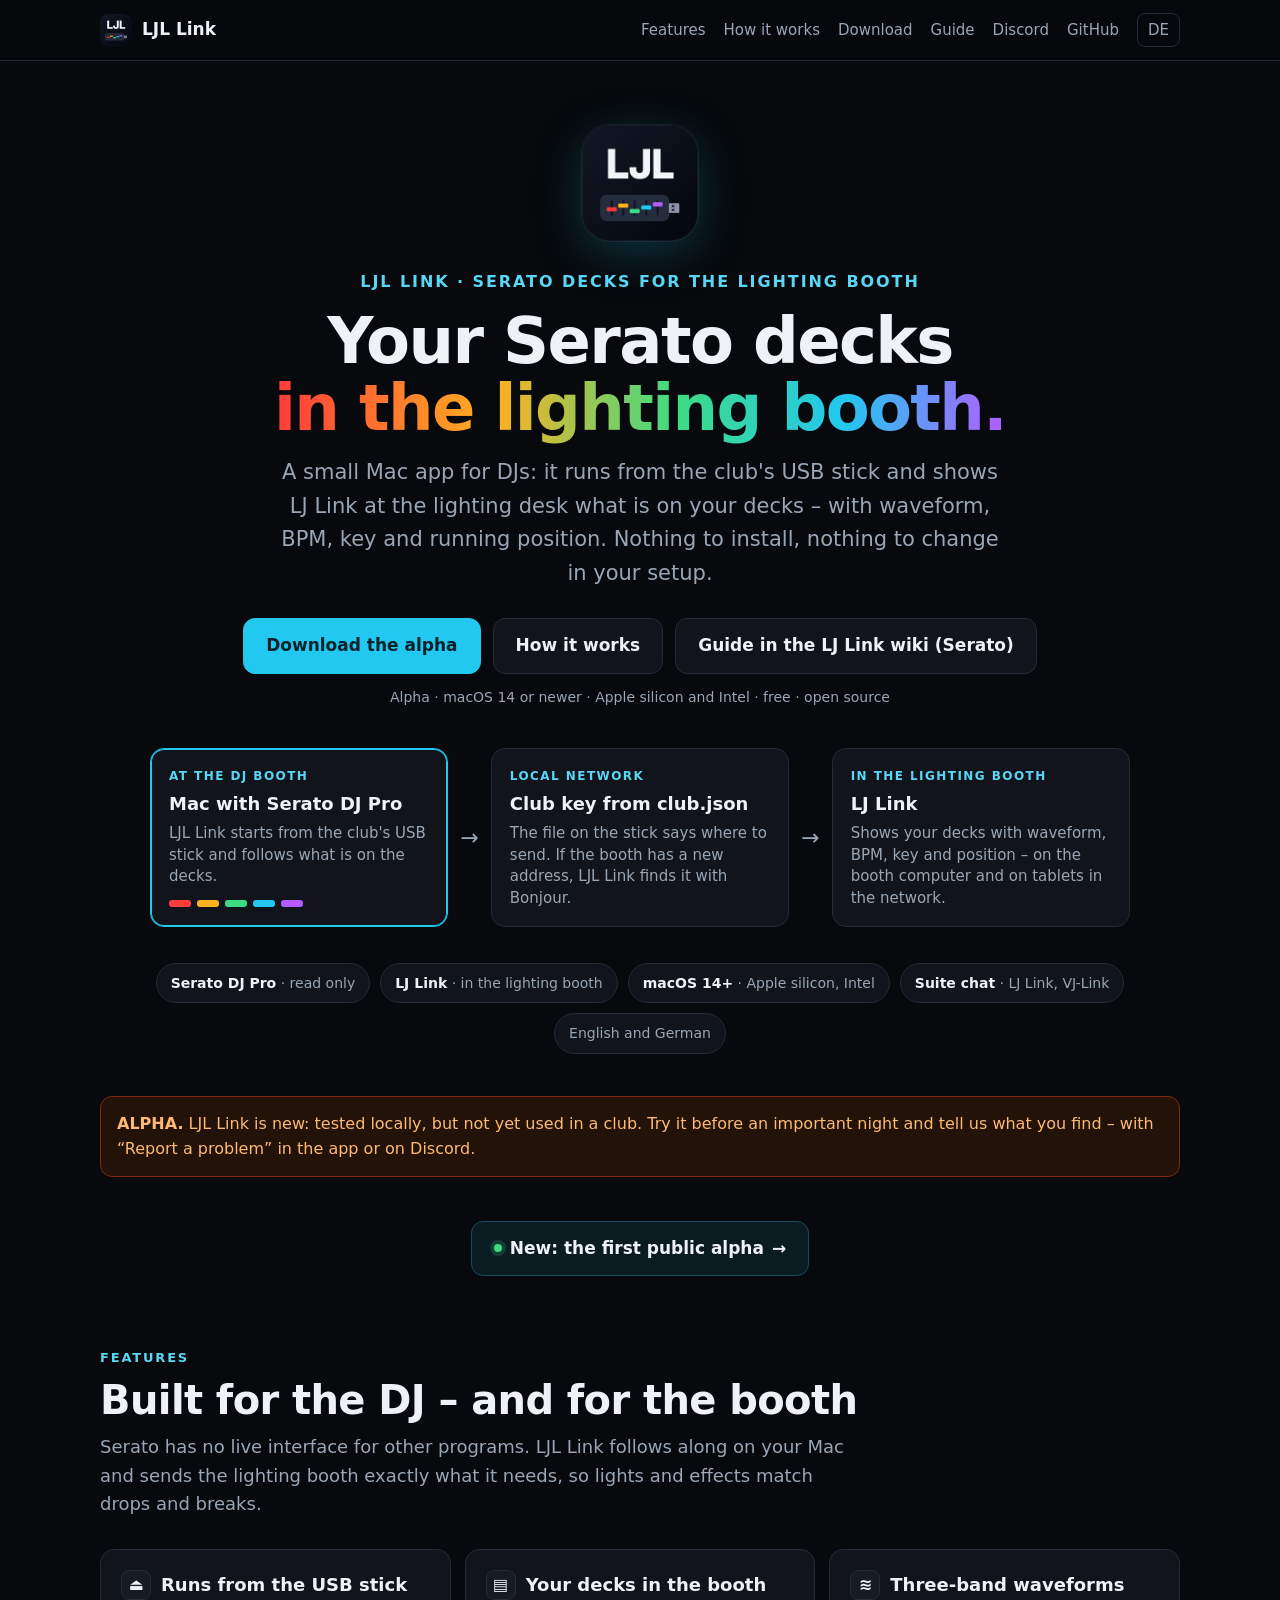
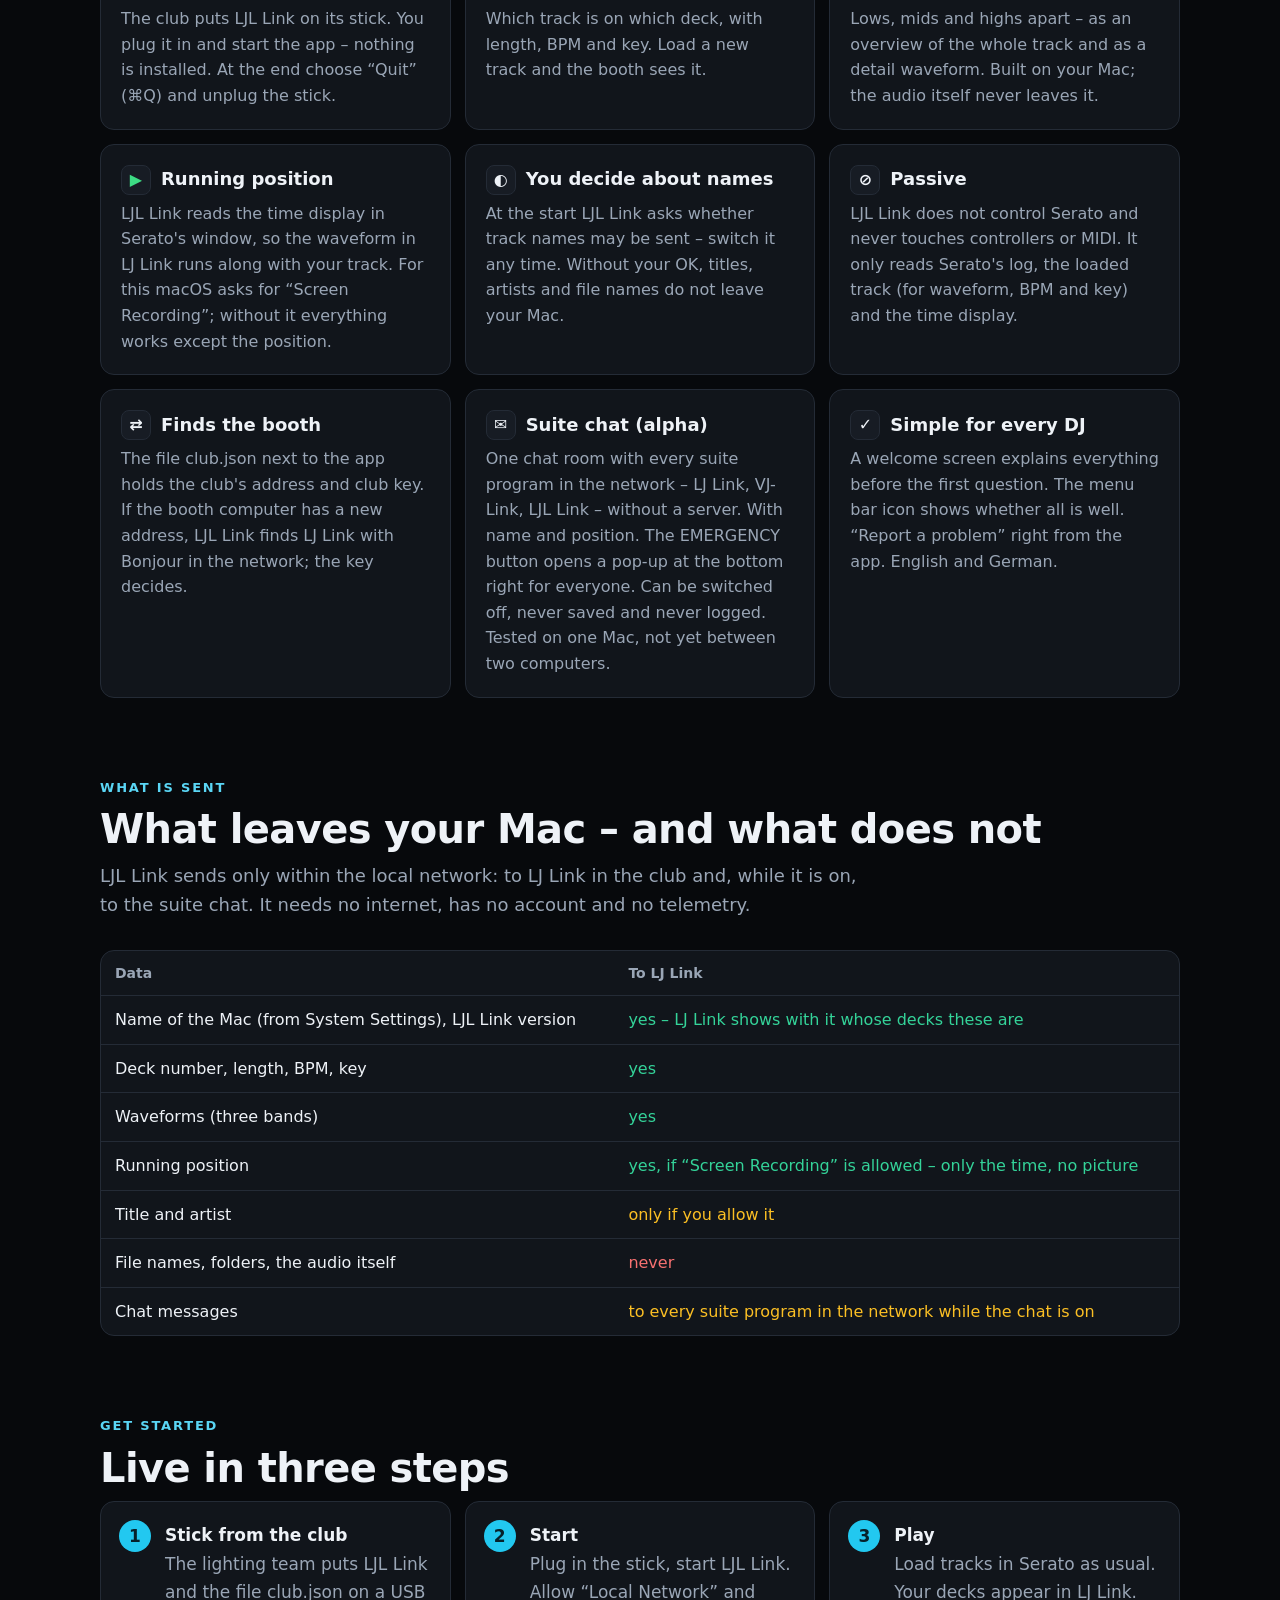
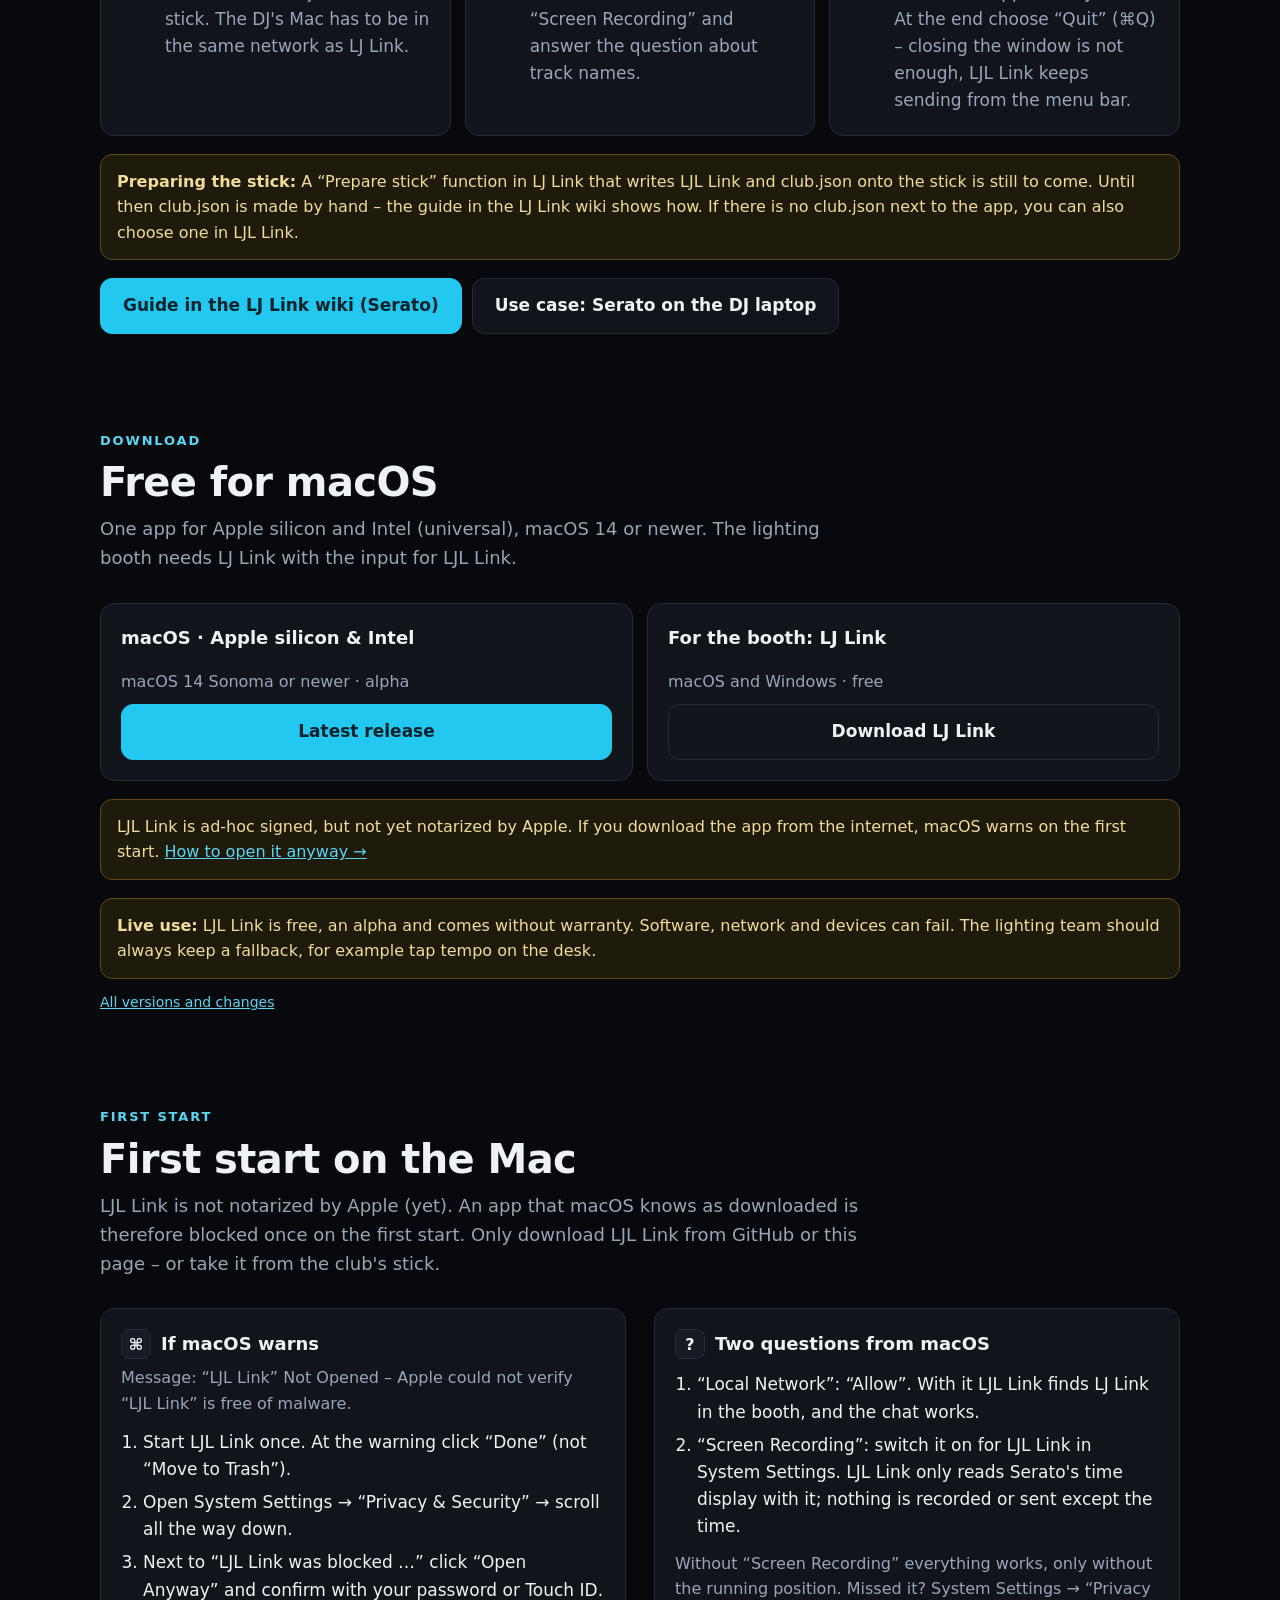
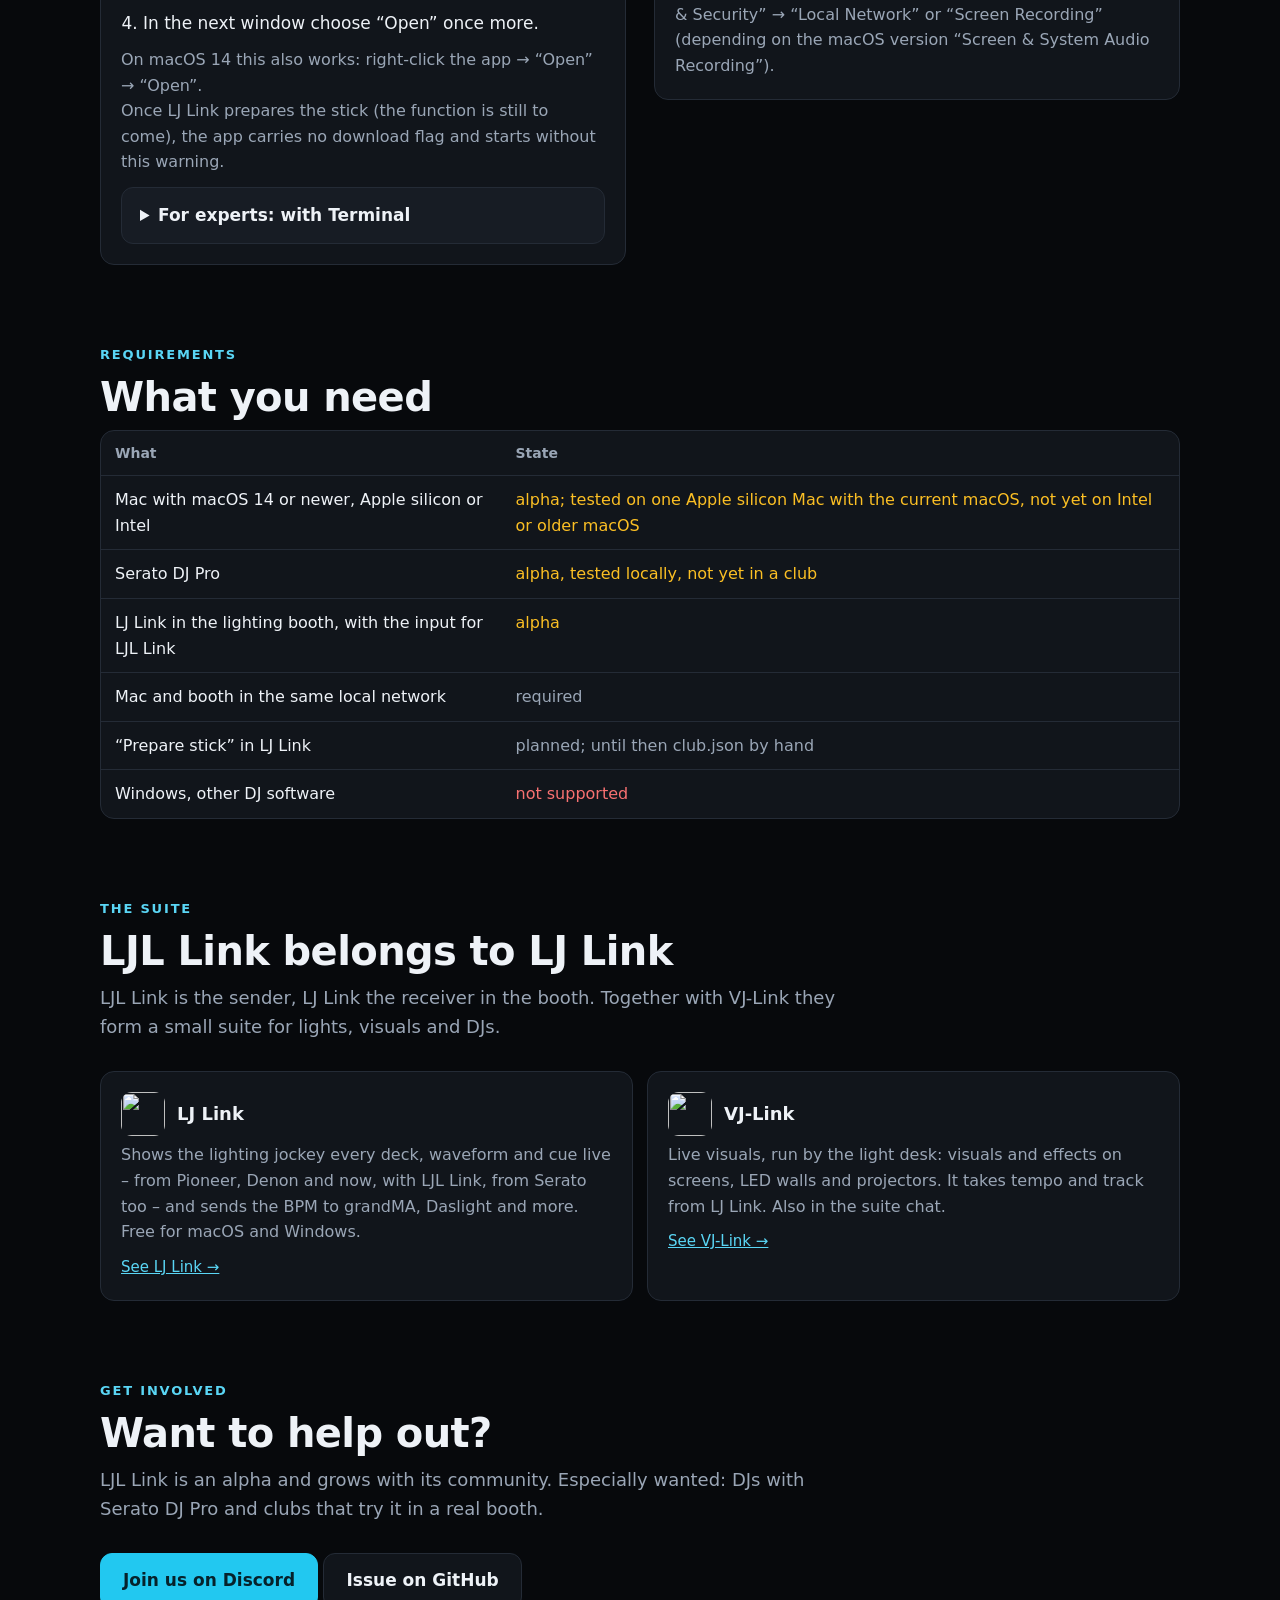
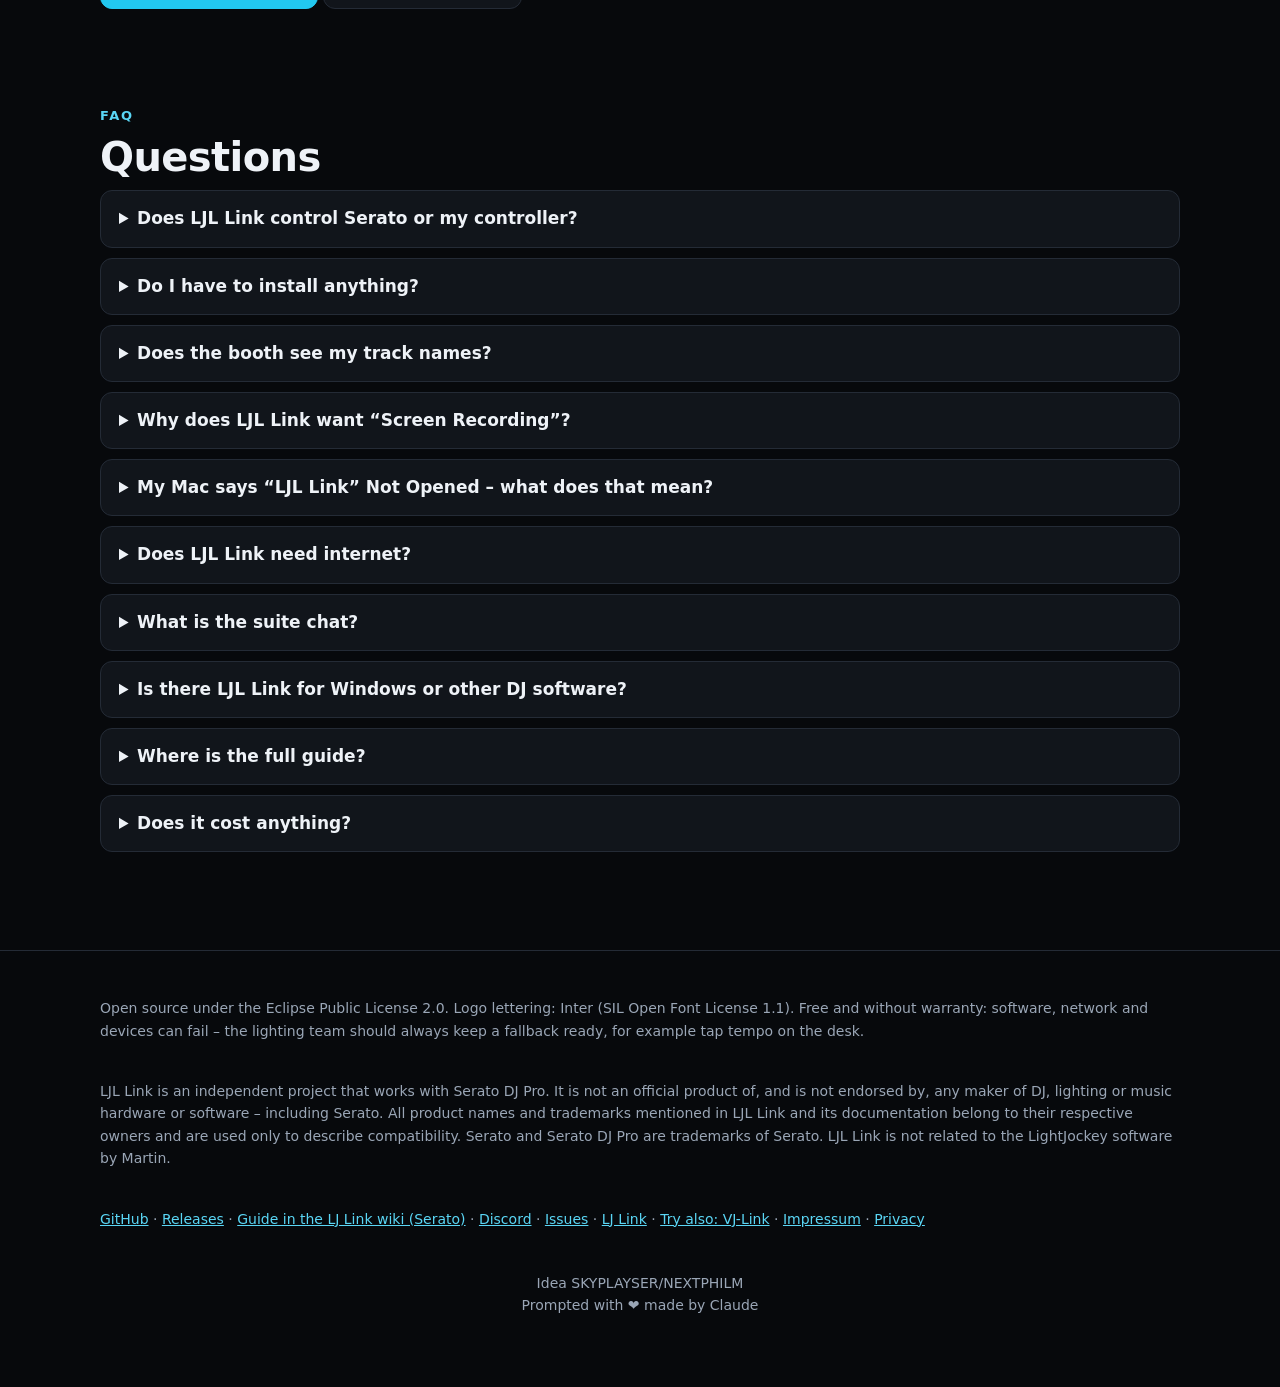
==== site/index.html @ 15ede8df "LJL Link 0.3.0 (alpha): Serato DJ Pro decks in LJ Link A small Mac app for DJs with Serato DJ Pro. I" ====
<!doctype html>
<html lang="en">
<head>
<meta charset="utf-8">
<meta name="viewport" content="width=device-width, initial-scale=1">
<!-- English source of the site. The build (.github/scripts/build_site.py) makes de/index.html from the data-de*
     attributes and writes the sitemap. Elements with data-de="…" must contain plain text only. -->
<title data-de="LJL Link – Serato-Decks für die Lichtbooth (LJ Link, Alpha)">LJL Link – Serato decks for the lighting booth (LJ Link, alpha)</title>
<meta name="description" content="Free Mac app for DJs with Serato DJ Pro: runs from the club's USB stick and sends track, length, BPM, key, three-band waveforms and the running position of every deck to LJ Link in the lighting booth. Passive, track names only with the DJ's OK. Alpha." data-de-content="Kostenlose Mac-App für DJs mit Serato DJ Pro: läuft vom USB-Stick des Clubs und schickt Track, Länge, BPM, Tonart, Waveforms in drei Bändern und die laufende Position jedes Decks an LJ Link in der Lichtbooth. Passiv, Tracknamen nur mit OK des DJs. Alpha.">
<meta name="robots" content="index, follow, max-image-preview:large, max-snippet:-1">
<meta name="author" content="SKYPLAYSER / NEXTPHILM">
<link rel="canonical" href="https://skyplayser.github.io/LJL-Link/" data-de-href="https://skyplayser.github.io/LJL-Link/de/">
<link rel="alternate" hreflang="en" href="https://skyplayser.github.io/LJL-Link/">
<link rel="alternate" hreflang="de" href="https://skyplayser.github.io/LJL-Link/de/">
<link rel="alternate" hreflang="x-default" href="https://skyplayser.github.io/LJL-Link/">
<link rel="icon" href="images/favicon.png" type="image/png" sizes="64x64">
<link rel="apple-touch-icon" href="images/apple-touch-icon.png">
<meta name="theme-color" content="#07090c">
<meta property="og:type" content="website">
<meta property="og:site_name" content="LJL Link">
<meta property="og:locale" content="en_US" data-de-content="de_DE">
<meta property="og:locale:alternate" content="de_DE" data-de-content="en_US">
<meta property="og:title" content="LJL Link – your Serato decks in the lighting booth" data-de-content="LJL Link – deine Serato-Decks in der Lichtbooth">
<meta property="og:description" content="From the club's USB stick to LJ Link: track, BPM, key, waveforms and position of every Serato deck. Nothing to install, passive, free. Alpha for macOS." data-de-content="Vom USB-Stick des Clubs zu LJ Link: Track, BPM, Tonart, Waveforms und Position jedes Serato-Decks. Nichts installieren, passiv, kostenlos. Alpha für macOS.">
<meta property="og:image" content="https://skyplayser.github.io/LJL-Link/images/og.png">
<meta property="og:image:width" content="1200">
<meta property="og:image:height" content="630">
<meta property="og:image:alt" content="LJL Link logo: a USB stick with five colored faders. Serato decks to the lighting booth." data-de-content="Logo von LJL Link: ein USB-Stick mit fünf farbigen Fadern. Serato-Decks in die Lichtbooth.">
<meta property="og:url" content="https://skyplayser.github.io/LJL-Link/" data-de-content="https://skyplayser.github.io/LJL-Link/de/">
<meta name="twitter:card" content="summary_large_image">
<meta name="twitter:image:alt" content="LJL Link logo: a USB stick with five colored faders. Serato decks to the lighting booth." data-de-content="Logo von LJL Link: ein USB-Stick mit fünf farbigen Fadern. Serato-Decks in die Lichtbooth.">
<script type="application/ld+json">{"@context":"https://schema.org","@graph":[{"@type":"WebSite","@id":"https://skyplayser.github.io/LJL-Link/#website","name":"LJL Link","url":"https://skyplayser.github.io/LJL-Link/","inLanguage":["en","de"]},{"@type":"SoftwareApplication","@id":"https://skyplayser.github.io/LJL-Link/#app","name":"LJL Link","url":"https://skyplayser.github.io/LJL-Link/","applicationCategory":"MultimediaApplication","applicationSubCategory":"DJ and lighting software","operatingSystem":"macOS 14+","isAccessibleForFree":true,"offers":{"@type":"Offer","price":"0","priceCurrency":"EUR"},"downloadUrl":"https://github.com/skyplayser/LJL-Link/releases/latest","image":"https://skyplayser.github.io/LJL-Link/images/logo.png","license":"https://www.eclipse.org/legal/epl-2.0/","author":{"@type":"Organization","name":"NEXTPHILM","url":"https://github.com/skyplayser"},"sameAs":["https://github.com/skyplayser/LJL-Link"],"isRelatedTo":{"@type":"SoftwareApplication","name":"LJ Link","url":"https://skyplayser.github.io/LJ-Link/"}}]}</script>
<link rel="stylesheet" href="style.css">
</head>
<body>
<header class="top">
  <div class="wrap">
    <a href="./" class="brand" style="display:flex;align-items:center;gap:10px"><img src="images/logo.png" alt="" width="32" height="32"><span>LJL Link</span></a>
    <button class="menu-btn" id="menu" aria-label="Menu" aria-expanded="false">&#9776;</button>
    <nav id="nav">
      <a href="#features" data-de="Funktionen">Features</a>
      <a href="#start" data-de="So geht's">How it works</a>
      <a href="#download">Download</a>
      <a href="https://skyplayser.github.io/LJ-Link/wiki-serato.html#ljl-link" data-de-href="https://skyplayser.github.io/LJ-Link/de/wiki-serato.html#ljl-link" data-de="Anleitung">Guide</a>
      <a href="https://discord.gg/N6DMca4Bjk" rel="noopener">Discord</a>
      <a href="https://github.com/skyplayser/LJL-Link">GitHub</a>
      <a class="lang" id="lang" href="de/" hreflang="de" lang="de" title="Deutsch" data-de-href="../" data-de-hreflang="en" data-de-lang="en" data-de-title="English" data-de="EN" style="text-decoration:none">DE</a>
    </nav>
  </div>
</header>

<main class="wrap">
  <div class="hero">
    <img class="logo" src="images/logo.png" alt="LJL Link logo" width="116" height="116">
    <h1><span class="kicker" data-de="LJL Link · Serato-Decks für die Lichtbooth">LJL Link · Serato decks for the lighting booth</span><span data-de="Deine Serato-Decks">Your Serato decks</span><br><span class="grad" data-de="in der Lichtbooth.">in the lighting booth.</span></h1>
    <p class="tag" data-de="Eine kleine Mac-App für DJs: Sie läuft vom USB-Stick des Clubs und zeigt LJ Link bei der Lichttechnik, was auf deinen Decks liegt – mit Waveform, BPM, Tonart und laufender Position. Nichts installieren, nichts an deinem Setup ändern.">A small Mac app for DJs: it runs from the club's USB stick and shows LJ Link at the lighting desk what is on your decks – with waveform, BPM, key and running position. Nothing to install, nothing to change in your setup.</p>
    <div class="cta">
      <a class="btn primary" id="hero-download" href="#download" data-de="Alpha herunterladen">Download the alpha</a>
      <a class="btn" href="#start" data-de="So funktioniert's">How it works</a>
      <a class="btn" href="https://skyplayser.github.io/LJ-Link/wiki-serato.html#ljl-link" data-de-href="https://skyplayser.github.io/LJ-Link/de/wiki-serato.html#ljl-link" data-de="Anleitung im LJ-Link-Wiki (Serato)">Guide in the LJ Link wiki (Serato)</a>
    </div>
    <p class="meta"><span id="hero-version"></span><span data-de="Alpha · macOS 14 oder neuer · Apple silicon und Intel · kostenlos · Open Source">Alpha · macOS 14 or newer · Apple silicon and Intel · free · open source</span></p>

    <div class="flow" role="img" aria-label="DJ Mac with Serato DJ Pro and LJL Link, over the local network to LJ Link in the lighting booth" data-de-aria-label="DJ-Mac mit Serato DJ Pro und LJL Link, über das lokale Netzwerk zu LJ Link in der Lichtbooth">
      <div class="node me"><small data-de="Am DJ-Pult">At the DJ booth</small><b data-de="Mac mit Serato DJ Pro">Mac with Serato DJ Pro</b><span data-de="LJL Link startet vom USB-Stick des Clubs und liest mit, was auf den Decks liegt.">LJL Link starts from the club's USB stick and follows what is on the decks.</span><div class="rail" aria-hidden="true"><i style="background:#ff3b3b"></i><i style="background:#ffb020"></i><i style="background:#3ddc84"></i><i style="background:#22c8f0"></i><i style="background:#b45cff"></i></div></div>
      <div class="arrow" aria-hidden="true">→</div>
      <div class="node"><small data-de="Lokales Netzwerk">Local network</small><b data-de="Club-Schlüssel aus club.json">Club key from club.json</b><span data-de="Die Datei auf dem Stick sagt, wohin gesendet wird. Hat die Booth eine neue Adresse, findet LJL Link sie per Bonjour.">The file on the stick says where to send. If the booth has a new address, LJL Link finds it with Bonjour.</span></div>
      <div class="arrow" aria-hidden="true">→</div>
      <div class="node"><small data-de="In der Lichtbooth">In the lighting booth</small><b>LJ Link</b><span data-de="Zeigt deine Decks mit Waveform, BPM, Tonart und Position – am Booth-Rechner und auf Tablets im Netzwerk.">Shows your decks with waveform, BPM, key and position – on the booth computer and on tablets in the network.</span></div>
    </div>

    <div class="makers">
      <span class="maker"><b>Serato DJ Pro</b> · <span data-de="nur lesen">read only</span></span>
      <span class="maker"><b>LJ Link</b> · <span data-de="in der Lichtbooth">in the lighting booth</span></span>
      <span class="maker"><b>macOS 14+</b> · Apple silicon, Intel</span>
      <span class="maker"><b data-de="Suite-Chat">Suite chat</b> · LJ Link, VJ-Link</span>
      <span class="maker" data-de="Deutsch und Englisch">English and German</span>
    </div>
  </div>

  <div class="note alpha"><b>ALPHA.</b> <span data-de="LJL Link ist neu: lokal getestet, aber noch nicht im Club-Einsatz. Probier es vor einem wichtigen Abend aus und erzähl uns, was du findest – über „Fehler melden“ im Programm oder auf Discord.">LJL Link is new: tested locally, but not yet used in a club. Try it before an important night and tell us what you find – with “Report a problem” in the app or on Discord.</span></div>

  <div class="whatsnew"><a class="btn" href="https://github.com/skyplayser/LJL-Link/releases"><span class="new-dot" aria-hidden="true"></span><span data-de="Neu: die erste öffentliche Alpha">New: the first public alpha</span><span aria-hidden="true">→</span></a></div>

  <section id="features">
    <p class="eyebrow" data-de="Funktionen">Features</p>
    <h2 data-de="Gebaut für den DJ – und für die Booth">Built for the DJ – and for the booth</h2>
    <p class="lead" data-de="Serato hat keine Live-Schnittstelle für andere Programme. LJL Link liest auf deinem Mac mit und schickt der Lichttechnik genau das, was sie braucht, damit Licht und Effekte zu Drops und Breaks passen.">Serato has no live interface for other programs. LJL Link follows along on your Mac and sends the lighting booth exactly what it needs, so lights and effects match drops and breaks.</p>
    <div class="grid">
      <div class="card"><h3><span class="ico">⏏</span><span data-de="Läuft vom USB-Stick">Runs from the USB stick</span></h3><p data-de="Der Club legt LJL Link auf seinen Stick. Du steckst ihn ein und startest die App – installiert wird nichts. Am Ende „Beenden“ (⌘Q) und den Stick abziehen.">The club puts LJL Link on its stick. You plug it in and start the app – nothing is installed. At the end choose “Quit” (⌘Q) and unplug the stick.</p></div>
      <div class="card"><h3><span class="ico">▤</span><span data-de="Deine Decks in der Booth">Your decks in the booth</span></h3><p data-de="Welcher Track auf welchem Deck liegt, mit Länge, BPM und Tonart. Lädst du einen neuen Track, sieht die Booth ihn.">Which track is on which deck, with length, BPM and key. Load a new track and the booth sees it.</p></div>
      <div class="card"><h3><span class="ico">≋</span><span data-de="Waveforms in drei Bändern">Three-band waveforms</span></h3><p data-de="Tiefen, Mitten und Höhen getrennt – als Übersicht über den ganzen Track und als Detail-Waveform. Berechnet auf deinem Mac; der Ton selbst verlässt ihn nie.">Lows, mids and highs apart – as an overview of the whole track and as a detail waveform. Built on your Mac; the audio itself never leaves it.</p></div>
      <div class="card"><h3><span class="ico" style="color:var(--green)">▶</span><span data-de="Laufende Position">Running position</span></h3><p data-de="LJL Link liest die Zeitanzeige im Serato-Fenster. So läuft die Waveform in LJ Link mit deinem Track mit. Dafür fragt macOS nach „Bildschirmaufnahme“; ohne diese Erlaubnis geht alles außer der Position.">LJL Link reads the time display in Serato's window, so the waveform in LJ Link runs along with your track. For this macOS asks for “Screen Recording”; without it everything works except the position.</p></div>
      <div class="card"><h3><span class="ico">◐</span><span data-de="Du entscheidest über die Namen">You decide about names</span></h3><p data-de="Beim Start fragt LJL Link, ob Tracknamen gesendet werden dürfen – jederzeit umschaltbar. Ohne dein OK verlassen Titel, Artists und Dateinamen deinen Mac nicht.">At the start LJL Link asks whether track names may be sent – switch it any time. Without your OK, titles, artists and file names do not leave your Mac.</p></div>
      <div class="card"><h3><span class="ico">⊘</span><span data-de="Passiv">Passive</span></h3><p data-de="LJL Link steuert Serato nicht und fasst Controller und MIDI nicht an. Es liest nur Seratos Protokoll, den geladenen Track (für Waveform, BPM und Tonart) und die Zeitanzeige.">LJL Link does not control Serato and never touches controllers or MIDI. It only reads Serato's log, the loaded track (for waveform, BPM and key) and the time display.</p></div>
      <div class="card"><h3><span class="ico">⇄</span><span data-de="Findet die Booth">Finds the booth</span></h3><p data-de="Die Datei club.json neben der App enthält Adresse und Club-Schlüssel des Clubs. Hat der Booth-Rechner eine neue Adresse, findet LJL Link LJ Link per Bonjour im Netzwerk; der Schlüssel entscheidet.">The file club.json next to the app holds the club's address and club key. If the booth computer has a new address, LJL Link finds LJ Link with Bonjour in the network; the key decides.</p></div>
      <div class="card"><h3><span class="ico">✉</span><span data-de="Suite-Chat (Alpha)">Suite chat (alpha)</span></h3><p data-de="Ein Chatraum mit allen Suite-Programmen im Netzwerk – LJ Link, VJ-Link, LJL Link – ohne Server. Mit Name und Position. Der EMERGENCY-Knopf öffnet bei allen ein Popup unten rechts. Abschaltbar, nie gespeichert und nie im Log. Getestet auf einem Mac, noch nicht zwischen zwei Rechnern.">One chat room with every suite program in the network – LJ Link, VJ-Link, LJL Link – without a server. With name and position. The EMERGENCY button opens a pop-up at the bottom right for everyone. Can be switched off, never saved and never logged. Tested on one Mac, not yet between two computers.</p></div>
      <div class="card"><h3><span class="ico">✓</span><span data-de="Einfach für jeden DJ">Simple for every DJ</span></h3><p data-de="Ein Willkommensbildschirm erklärt alles vor der ersten Frage. Das Symbol in der Menüleiste zeigt, ob alles läuft. „Fehler melden“ direkt aus der App. Deutsch und Englisch.">A welcome screen explains everything before the first question. The menu bar icon shows whether all is well. “Report a problem” right from the app. English and German.</p></div>
    </div>
  </section>

  <section id="privacy">
    <p class="eyebrow" data-de="Was gesendet wird">What is sent</p>
    <h2 data-de="Was deinen Mac verlässt – und was nicht">What leaves your Mac – and what does not</h2>
    <p class="lead" data-de="LJL Link sendet nur im lokalen Netzwerk: an LJ Link im Club und, solange er an ist, an den Suite-Chat. Es braucht kein Internet, hat kein Konto und keine Telemetrie.">LJL Link sends only within the local network: to LJ Link in the club and, while it is on, to the suite chat. It needs no internet, has no account and no telemetry.</p>
    <div class="table">
      <table>
        <tr><th data-de="Daten">Data</th><th data-de="An LJ Link">To LJ Link</th></tr>
        <tr><td data-de="Name des Macs (aus den Systemeinstellungen), Version von LJL Link">Name of the Mac (from System Settings), LJL Link version</td><td class="ok" data-de="ja – LJ Link zeigt damit, von wem die Decks kommen">yes – LJ Link shows with it whose decks these are</td></tr>
        <tr><td data-de="Deck-Nummer, Länge, BPM, Tonart">Deck number, length, BPM, key</td><td class="ok" data-de="ja">yes</td></tr>
        <tr><td data-de="Waveforms (drei Bänder)">Waveforms (three bands)</td><td class="ok" data-de="ja">yes</td></tr>
        <tr><td data-de="Laufende Position">Running position</td><td class="ok" data-de="ja, wenn „Bildschirmaufnahme“ erlaubt ist – nur die Zeit, kein Bild">yes, if “Screen Recording” is allowed – only the time, no picture</td></tr>
        <tr><td data-de="Titel und Artist">Title and artist</td><td class="part" data-de="nur, wenn du es erlaubst">only if you allow it</td></tr>
        <tr><td data-de="Dateinamen, Ordner, der Ton selbst">File names, folders, the audio itself</td><td class="no" data-de="nie">never</td></tr>
        <tr><td data-de="Chat-Nachrichten">Chat messages</td><td class="part" data-de="an alle Suite-Programme im Netzwerk, solange der Chat an ist">to every suite program in the network while the chat is on</td></tr>
      </table>
    </div>
  </section>

  <section id="start">
    <p class="eyebrow" data-de="Los geht's">Get started</p>
    <h2 data-de="In drei Schritten live">Live in three steps</h2>
    <ol class="steps">
      <li><b data-de="Stick vom Club">Stick from the club</b><span data-de="Die Lichttechnik legt LJL Link und die Datei club.json auf einen USB-Stick. Der Mac des DJs muss im selben Netzwerk sein wie LJ Link.">The lighting team puts LJL Link and the file club.json on a USB stick. The DJ's Mac has to be in the same network as LJ Link.</span></li>
      <li><b data-de="Starten">Start</b><span data-de="Stick einstecken, LJL Link starten. „Lokales Netzwerk“ und „Bildschirmaufnahme“ erlauben und die Frage nach den Tracknamen beantworten.">Plug in the stick, start LJL Link. Allow “Local Network” and “Screen Recording” and answer the question about track names.</span></li>
      <li><b data-de="Auflegen">Play</b><span data-de="Tracks in Serato laden wie immer. Deine Decks erscheinen in LJ Link. Am Ende „Beenden“ (⌘Q) – Fenster schließen reicht nicht, LJL Link sendet sonst aus der Menüleiste weiter.">Load tracks in Serato as usual. Your decks appear in LJ Link. At the end choose “Quit” (⌘Q) – closing the window is not enough, LJL Link keeps sending from the menu bar.</span></li>
    </ol>
    <div class="note"><b data-de="Stick vorbereiten:">Preparing the stick:</b> <span data-de="Eine Funktion „Stick vorbereiten“ in LJ Link, die LJL Link und club.json auf den Stick schreibt, kommt noch. Bis dahin wird club.json von Hand angelegt – wie, steht in der Anleitung im LJ-Link-Wiki. Liegt keine club.json neben der App, kannst du sie in LJL Link auch auswählen.">A “Prepare stick” function in LJ Link that writes LJL Link and club.json onto the stick is still to come. Until then club.json is made by hand – the guide in the LJ Link wiki shows how. If there is no club.json next to the app, you can also choose one in LJL Link.</span></div>
    <p style="margin-top:18px;display:flex;gap:10px;flex-wrap:wrap"><a class="btn primary" href="https://skyplayser.github.io/LJ-Link/wiki-serato.html#ljl-link" data-de-href="https://skyplayser.github.io/LJ-Link/de/wiki-serato.html#ljl-link" data-de="Anleitung im LJ-Link-Wiki (Serato)">Guide in the LJ Link wiki (Serato)</a> <a class="btn" href="https://skyplayser.github.io/LJ-Link/wiki-case-serato.html" data-de-href="https://skyplayser.github.io/LJ-Link/de/wiki-case-serato.html" data-de="Anwendungsfall: Serato auf dem DJ-Laptop">Use case: Serato on the DJ laptop</a></p>
  </section>

  <section id="download">
    <p class="eyebrow">Download</p>
    <h2 data-de="Kostenlos für macOS">Free for macOS</h2>
    <p class="lead"><span data-de="Eine App für Apple silicon und Intel (Universal), ab macOS 14. In der Lichtbooth braucht es LJ Link mit dem Eingang für LJL Link.">One app for Apple silicon and Intel (universal), macOS 14 or newer. The lighting booth needs LJ Link with the input for LJL Link.</span> <span id="dl-version"></span></p>
    <div class="dl">
      <div class="card" data-os="mac"><h3>macOS · Apple silicon &amp; Intel</h3><p data-de="macOS 14 Sonoma oder neuer · Alpha">macOS 14 Sonoma or newer · alpha</p><a class="btn primary" href="https://github.com/skyplayser/LJL-Link/releases/latest" data-de="Zur aktuellen Version">Latest release</a></div>
      <div class="card"><h3 data-de="Für die Booth: LJ Link">For the booth: LJ Link</h3><p data-de="macOS und Windows · kostenlos">macOS and Windows · free</p><a class="btn" href="https://skyplayser.github.io/LJ-Link/#download" data-de-href="https://skyplayser.github.io/LJ-Link/de/#download" data-de="LJ Link herunterladen">Download LJ Link</a></div>
    </div>
    <div class="note"><span data-de="LJL Link ist ad-hoc signiert, aber noch nicht bei Apple notarisiert. Lädst du die App aus dem Internet, warnt macOS beim ersten Start.">LJL Link is ad-hoc signed, but not yet notarized by Apple. If you download the app from the internet, macOS warns on the first start.</span> <a href="#install" data-de="So öffnest du sie trotzdem →">How to open it anyway →</a></div>
    <div class="note"><b data-de="Im Live-Betrieb:">Live use:</b> <span data-de="LJL Link ist kostenlos, eine Alpha und ohne Gewähr. Software, Netzwerk und Geräte können ausfallen. Die Lichttechnik sollte immer einen Ausweg haben, zum Beispiel Tap-Tempo am Pult.">LJL Link is free, an alpha and comes without warranty. Software, network and devices can fail. The lighting team should always keep a fallback, for example tap tempo on the desk.</span></div>
    <p class="meta"><a href="https://github.com/skyplayser/LJL-Link/releases" data-de="Alle Versionen und Änderungen">All versions and changes</a></p>
  </section>

  <section id="install">
    <p class="eyebrow" data-de="Erster Start">First start</p>
    <h2 data-de="Erster Start auf dem Mac">First start on the Mac</h2>
    <p class="lead" data-de="LJL Link ist (noch) nicht bei Apple notarisiert. Eine App, die macOS als heruntergeladen kennt, wird deshalb beim ersten Start einmal blockiert. Lade LJL Link nur von GitHub oder dieser Seite – oder nimm sie vom Stick des Clubs.">LJL Link is not notarized by Apple (yet). An app that macOS knows as downloaded is therefore blocked once on the first start. Only download LJL Link from GitHub or this page – or take it from the club's stick.</p>
    <div class="split" style="align-items:start">
      <div class="card">
        <h3><span class="ico">⌘</span><span data-de="Wenn macOS warnt">If macOS warns</span></h3>
        <p data-de="Meldung: „LJL Link“ nicht geöffnet – Apple konnte nicht überprüfen, ob „LJL Link“ frei von Schadsoftware ist.">Message: “LJL Link” Not Opened – Apple could not verify “LJL Link” is free of malware.</p>
        <ol class="howto">
          <li data-de="LJL Link einmal starten. Bei der Warnung auf „Fertig“ klicken (nicht „In den Papierkorb legen“).">Start LJL Link once. At the warning click “Done” (not “Move to Trash”).</li>
          <li data-de="Systemeinstellungen öffnen → „Datenschutz &amp; Sicherheit“ → ganz nach unten scrollen.">Open System Settings → “Privacy &amp; Security” → scroll all the way down.</li>
          <li data-de="Bei „LJL Link wurde blockiert …“ auf „Dennoch öffnen“ klicken und mit Passwort oder Touch ID bestätigen.">Next to “LJL Link was blocked …” click “Open Anyway” and confirm with your password or Touch ID.</li>
          <li data-de="Im nächsten Fenster noch einmal „Öffnen“ wählen.">In the next window choose “Open” once more.</li>
        </ol>
        <p class="small" data-de="Auf macOS 14 reicht auch: Rechtsklick auf die App → „Öffnen“ → „Öffnen“.">On macOS 14 this also works: right-click the app → “Open” → “Open”.</p>
        <p class="small" data-de="Hat LJ Link den Stick vorbereitet (die Funktion kommt noch), trägt die App keine Download-Markierung und startet ohne diese Warnung.">Once LJ Link prepares the stick (the function is still to come), the app carries no download flag and starts without this warning.</p>
        <details><summary data-de="Für Profis: per Terminal">For experts: with Terminal</summary><p data-de="Diesen Befehl mit dem Pfad zur App ausführen, dann startet sie ohne Warnung. Er schaltet die Download-Prüfung von macOS für diese App ab – nur für eine Kopie von GitHub oder dieser Seite verwenden:">Run this command with the path to the app, then it starts without the warning. It switches off macOS's download check for this app – only use it for a copy from GitHub or this page:</p><p><code>xattr -dr com.apple.quarantine "LJL Link.app"</code></p></details>
      </div>
      <div class="card">
        <h3><span class="ico">?</span><span data-de="Zwei Fragen von macOS">Two questions from macOS</span></h3>
        <ol class="howto">
          <li data-de="„Lokales Netzwerk“: „Erlauben“. Damit findet LJL Link LJ Link in der Booth, und der Chat funktioniert.">“Local Network”: “Allow”. With it LJL Link finds LJ Link in the booth, and the chat works.</li>
          <li data-de="„Bildschirmaufnahme“: in den Systemeinstellungen für LJL Link einschalten. LJL Link liest damit nur Seratos Zeitanzeige; nichts wird aufgezeichnet oder gesendet außer der Zeit.">“Screen Recording”: switch it on for LJL Link in System Settings. LJL Link only reads Serato's time display with it; nothing is recorded or sent except the time.</li>
        </ol>
        <p class="small" data-de="Ohne „Bildschirmaufnahme“ läuft alles, nur ohne mitlaufende Position. Verpasst? Systemeinstellungen → „Datenschutz &amp; Sicherheit“ → „Lokales Netzwerk“ bzw. „Bildschirmaufnahme“ (je nach macOS-Version „Bildschirm- &amp; Systemaudioaufnahme“).">Without “Screen Recording” everything works, only without the running position. Missed it? System Settings → “Privacy &amp; Security” → “Local Network” or “Screen Recording” (depending on the macOS version “Screen &amp; System Audio Recording”).</p>
      </div>
    </div>
  </section>

  <section id="compat">
    <p class="eyebrow" data-de="Voraussetzungen">Requirements</p>
    <h2 data-de="Was du brauchst">What you need</h2>
    <div class="table">
      <table>
        <tr><th data-de="Was">What</th><th data-de="Stand">State</th></tr>
        <tr><td data-de="Mac mit macOS 14 oder neuer, Apple silicon oder Intel">Mac with macOS 14 or newer, Apple silicon or Intel</td><td class="part" data-de="Alpha; getestet auf einem Mac mit Apple silicon und aktuellem macOS, noch nicht auf Intel oder älterem macOS">alpha; tested on one Apple silicon Mac with the current macOS, not yet on Intel or older macOS</td></tr>
        <tr><td>Serato DJ Pro</td><td class="part" data-de="Alpha, lokal getestet, noch nicht im Club">alpha, tested locally, not yet in a club</td></tr>
        <tr><td data-de="LJ Link in der Lichtbooth, mit dem Eingang für LJL Link">LJ Link in the lighting booth, with the input for LJL Link</td><td class="part" data-de="Alpha">alpha</td></tr>
        <tr><td data-de="Mac und Booth im selben lokalen Netzwerk">Mac and booth in the same local network</td><td class="plan" data-de="nötig">required</td></tr>
        <tr><td data-de="„Stick vorbereiten“ in LJ Link">“Prepare stick” in LJ Link</td><td class="plan" data-de="geplant; bis dahin club.json von Hand">planned; until then club.json by hand</td></tr>
        <tr><td data-de="Windows, andere DJ-Software">Windows, other DJ software</td><td class="no" data-de="nicht unterstützt">not supported</td></tr>
      </table>
    </div>
  </section>

  <section id="suite" class="suite">
    <p class="eyebrow" data-de="Die Suite">The suite</p>
    <h2 data-de="LJL Link gehört zu LJ Link">LJL Link belongs to LJ Link</h2>
    <p class="lead" data-de="LJL Link ist der Sender, LJ Link der Empfänger in der Booth. Zusammen mit VJ-Link bilden sie eine kleine Suite für Licht, Visuals und DJs.">LJL Link is the sender, LJ Link the receiver in the booth. Together with VJ-Link they form a small suite for lights, visuals and DJs.</p>
    <div class="grid">
      <div class="card"><h3><img src="https://skyplayser.github.io/LJ-Link/images/logo.png" alt="" width="44" height="44" loading="lazy"><span>LJ Link</span></h3><p data-de="Zeigt dem Lightjockey jedes Deck, jede Waveform und jeden Cue live – von Pioneer, Denon und jetzt mit LJL Link auch von Serato – und schickt das BPM an grandMA, Daslight und mehr. Kostenlos für macOS und Windows.">Shows the lighting jockey every deck, waveform and cue live – from Pioneer, Denon and now, with LJL Link, from Serato too – and sends the BPM to grandMA, Daslight and more. Free for macOS and Windows.</p><a class="more" href="https://skyplayser.github.io/LJ-Link/" data-de-href="https://skyplayser.github.io/LJ-Link/de/" data-de="LJ Link ansehen →">See LJ Link →</a></div>
      <div class="card"><h3><img src="https://skyplayser.github.io/VJ-LINK/images/logo.png" alt="" width="44" height="44" loading="lazy"><span>VJ-Link</span></h3><p data-de="Live-Visuals, gesteuert vom Lichtpult: Visuals und Effekte auf Bildschirmen, LED-Wänden und Beamern. Tempo und Track holt es sich aus LJ Link. Auch im Suite-Chat dabei.">Live visuals, run by the light desk: visuals and effects on screens, LED walls and projectors. It takes tempo and track from LJ Link. Also in the suite chat.</p><a class="more" href="https://skyplayser.github.io/VJ-LINK/" data-de-href="https://skyplayser.github.io/VJ-LINK/de/" data-de="VJ-Link ansehen →">See VJ-Link →</a></div>
    </div>
  </section>

  <section id="community">
    <p class="eyebrow" data-de="Mitwirken">Get involved</p>
    <h2 data-de="Möchtest du mithelfen?">Want to help out?</h2>
    <p class="lead" data-de="LJL Link ist eine Alpha und wächst mit seiner Community. Besonders gesucht: DJs mit Serato DJ Pro und Clubs, die es in der echten Booth ausprobieren.">LJL Link is an alpha and grows with its community. Especially wanted: DJs with Serato DJ Pro and clubs that try it in a real booth.</p>
    <p><a class="btn primary" href="https://discord.gg/N6DMca4Bjk" rel="noopener" data-de="Auf Discord mitmachen">Join us on Discord</a> <a class="btn" href="https://github.com/skyplayser/LJL-Link/issues" data-de="Issue auf GitHub">Issue on GitHub</a></p>
  </section>

  <section id="faq">
    <p class="eyebrow">FAQ</p>
    <h2 data-de="Häufige Fragen">Questions</h2>
    <details><summary data-de="Steuert LJL Link Serato oder meinen Controller?">Does LJL Link control Serato or my controller?</summary><p data-de="Nein. LJL Link ist passiv: Es liest nur Seratos Protokoll, den geladenen Track und die Zeitanzeige. Serato, Controller und MIDI fasst es nicht an.">No. LJL Link is passive: it only reads Serato's log, the loaded track and the time display. It never touches Serato, controllers or MIDI.</p></details>
    <details><summary data-de="Muss ich etwas installieren?">Do I have to install anything?</summary><p data-de="Nein. LJL Link läuft direkt vom USB-Stick des Clubs. macOS fragt nur nach „Lokales Netzwerk“ und „Bildschirmaufnahme“.">No. LJL Link runs straight from the club's USB stick. macOS only asks about “Local Network” and “Screen Recording”.</p></details>
    <details><summary data-de="Sieht die Booth meine Tracknamen?">Does the booth see my track names?</summary><p data-de="Nur, wenn du es erlaubst. LJL Link fragt beim Start, und du kannst es jederzeit umschalten. Ohne dein OK verlassen Titel, Artists und Dateinamen deinen Mac nicht; die Booth sieht dann nur, dass die Titel ausgeblendet sind.">Only if you allow it. LJL Link asks at the start, and you can switch it any time. Without your OK, titles, artists and file names do not leave your Mac; the booth then only sees that titles are hidden.</p></details>
    <details><summary data-de="Warum will LJL Link „Bildschirmaufnahme“?">Why does LJL Link want “Screen Recording”?</summary><p data-de="Serato gibt die Abspielposition nicht an andere Programme weiter. LJL Link liest deshalb nur die Zeitanzeige im Serato-Fenster. Nichts wird aufgezeichnet oder gesendet außer der Zeit. Ohne die Erlaubnis läuft alles, nur ohne mitlaufende Position.">Serato does not hand the play position to other programs. So LJL Link reads only the time display in Serato's window. Nothing is recorded or sent except the time. Without the permission everything works, only without the running position.</p></details>
    <details><summary data-de="Mein Mac sagt „LJL Link“ nicht geöffnet – was bedeutet das?">My Mac says “LJL Link” Not Opened – what does that mean?</summary><p data-de="LJL Link ist ad-hoc signiert, aber noch nicht bei Apple notarisiert. Deshalb kann macOS den Entwickler nicht prüfen. Lade LJL Link nur von GitHub (github.com/skyplayser/LJL-Link) oder dieser Seite. Wie du die App dann öffnest, steht oben unter „Erster Start“.">LJL Link is ad-hoc signed, but not yet notarized by Apple, so macOS cannot verify the developer. Only download LJL Link from GitHub (github.com/skyplayser/LJL-Link) or this page. How to open it then is explained above under “First start”.</p></details>
    <details><summary data-de="Braucht LJL Link Internet?">Does LJL Link need internet?</summary><p data-de="Nein. LJL Link spricht nur im lokalen Netzwerk mit LJ Link und dem Suite-Chat. Kein Konto, keine Cloud, keine Telemetrie.">No. LJL Link only talks to LJ Link and the suite chat in the local network. No account, no cloud, no telemetry.</p></details>
    <details><summary data-de="Was ist der Suite-Chat?">What is the suite chat?</summary><p data-de="Ein Chatraum für alle Programme der Suite im selben Netzwerk – LJ Link, VJ-Link und LJL Link –, ohne Server. Du gibst Name und Position an. Der EMERGENCY-Knopf zeigt deine Nachricht bei allen als Popup unten rechts. Der Chat ist abschaltbar; Nachrichten werden nie gespeichert und stehen nie im Log. Er ist eine Alpha.">A chat room for every suite program in the same network – LJ Link, VJ-Link and LJL Link – without a server. You enter your name and position. The EMERGENCY button shows your message to everyone as a pop-up at the bottom right. The chat can be switched off; messages are never saved and never logged. It is an alpha.</p></details>
    <details><summary data-de="Gibt es LJL Link für Windows oder andere DJ-Software?">Is there LJL Link for Windows or other DJ software?</summary><p data-de="Nein. LJL Link ist eine Mac-App für Serato DJ Pro.">No. LJL Link is a Mac app for Serato DJ Pro.</p></details>
    <details><summary data-de="Wo ist die ausführliche Anleitung?">Where is the full guide?</summary><p data-de="Im Wiki von LJ Link, auf der Seite zu Serato. LJL Link hat kein eigenes Wiki.">In the LJ Link wiki, on the Serato page. LJL Link has no wiki of its own.</p></details>
    <details><summary data-de="Kostet LJL Link etwas?">Does it cost anything?</summary><p data-de="Nein. Es ist kostenlos und Open Source unter der Eclipse Public License 2.0.">No. It is free and open source under the Eclipse Public License 2.0.</p></details>
  </section>
</main>

<footer>
  <div class="wrap">
    <p data-de="Open Source unter der Eclipse Public License 2.0. Logo-Schrift: Inter (SIL Open Font License 1.1). Kostenlos und ohne Gewähr: Software, Netzwerk und Geräte können ausfallen – die Lichttechnik sollte immer einen Ausweg bereithalten, zum Beispiel Tap-Tempo am Pult.">Open source under the Eclipse Public License 2.0. Logo lettering: Inter (SIL Open Font License 1.1). Free and without warranty: software, network and devices can fail – the lighting team should always keep a fallback ready, for example tap tempo on the desk.</p>
    <p data-de="LJL Link ist ein unabhängiges Projekt und arbeitet mit Serato DJ Pro zusammen. Es ist kein offizielles Produkt eines Herstellers von DJ-, Licht- oder Musik-Hardware oder -Software und wird von keinem dieser Hersteller unterstützt oder geprüft – auch nicht von Serato. Alle in LJL Link und seiner Dokumentation genannten Produktnamen und Marken gehören ihren jeweiligen Inhabern und werden nur genannt, um die Kompatibilität zu beschreiben. Serato und Serato DJ Pro sind Marken von Serato. LJL Link hat nichts mit der Software LightJockey von Martin zu tun.">LJL Link is an independent project that works with Serato DJ Pro. It is not an official product of, and is not endorsed by, any maker of DJ, lighting or music hardware or software – including Serato. All product names and trademarks mentioned in LJL Link and its documentation belong to their respective owners and are used only to describe compatibility. Serato and Serato DJ Pro are trademarks of Serato. LJL Link is not related to the LightJockey software by Martin.</p>
    <p><a href="https://github.com/skyplayser/LJL-Link">GitHub</a> · <a href="https://github.com/skyplayser/LJL-Link/releases">Releases</a> · <a href="https://skyplayser.github.io/LJ-Link/wiki-serato.html#ljl-link" data-de-href="https://skyplayser.github.io/LJ-Link/de/wiki-serato.html#ljl-link" data-de="Anleitung im LJ-Link-Wiki (Serato)">Guide in the LJ Link wiki (Serato)</a> · <a href="https://discord.gg/N6DMca4Bjk" rel="noopener">Discord</a> · <a href="https://github.com/skyplayser/LJL-Link/issues">Issues</a> · <a href="https://skyplayser.github.io/LJ-Link/" data-de-href="https://skyplayser.github.io/LJ-Link/de/">LJ Link</a> · <a href="https://skyplayser.github.io/VJ-LINK/" data-de-href="https://skyplayser.github.io/VJ-LINK/de/" data-de="Probier auch: VJ-Link">Try also: VJ-Link</a> · <a href="impressum.html">Impressum</a> · <a href="datenschutz.html" data-de="Datenschutz">Privacy</a></p>
    <p class="credit">Idea SKYPLAYSER/NEXTPHILM<br>Prompted with ❤️ made by Claude</p>
  </div>
</footer>

<script>
  (function () {
    // Language: English at /, German at /de/ (built from data-de). A saved choice wins, otherwise a German
    // browser goes from / to /de/ on the first visit. The button is a plain link, so search engines see both.
    var lang = document.documentElement.lang === "de" ? "de" : "en";
    var saved = null;
    try { saved = localStorage.getItem("ljl-lang"); } catch (e) { /* private mode */ }
    var want = saved || ((navigator.language || "en").toLowerCase().indexOf("de") === 0 ? "de" : "en");
    if (want !== lang && (saved || lang === "en")) { location.replace(document.getElementById("lang").href + location.hash); return; }
    document.getElementById("lang").addEventListener("click", function () {
      try { localStorage.setItem("ljl-lang", lang === "de" ? "en" : "de"); } catch (e) { /* private mode */ }
    });

    // On a Mac the download card is highlighted.
    if (/Mac/.test(navigator.userAgent)) {
      var card = document.querySelector('.dl .card[data-os="mac"]');
      if (card) card.classList.add("suggested");
    }

    // The newest version, from GitHub (no line while there is no release or when offline).
    fetch("https://api.github.com/repos/skyplayser/LJL-Link/releases/latest")
      .then(function (r) { return r.ok ? r.json() : null; })
      .then(function (j) {
        if (!j || !j.tag_name) return;
        var version = j.tag_name.replace(/^v/, ""), de = lang === "de";
        document.getElementById("hero-version").textContent = "Version " + version + " · ";
        document.getElementById("dl-version").textContent = de ? "Aktuelle Version: " + version + "." : "Current version: " + version + ".";
      })
      .catch(function () { /* offline: no version line */ });

    // Phone menu.
    var menu = document.getElementById("menu"), nav = document.getElementById("nav");
    menu.onclick = function () { var open = nav.classList.toggle("open"); menu.setAttribute("aria-expanded", open); };
    nav.addEventListener("click", function (e) { if (e.target.tagName === "A") nav.classList.remove("open"); });
  })();
</script>
</body>
</html>
---- site/style.css ----
/* LJL Link: the LJ Link / VJ-Link suite style. Accent is the suite cyan; the gradient uses all five suite colours. */
:root {
  --bg: #07090c; --panel: #11151b; --panel-2: #171c24; --line: #242b36; --text: #eef2f7; --muted: #9aa6b6;
  --accent: #22c8f0; --accent-2: #5ad6f5; --on-accent: #06222b; --live: #ef4444; --orange: #ff8a00; --green: #3ddc84; --radius: 14px;
}
* { box-sizing: border-box; }
html { scroll-behavior: smooth; }
body { margin: 0; background: var(--bg); color: var(--text); font: 17px/1.6 system-ui, -apple-system, "Segoe UI", Roboto, sans-serif; -webkit-font-smoothing: antialiased; }
a { color: var(--accent-2); }
img { max-width: 100%; }
picture { display: block; }
.wrap { max-width: 1120px; margin: 0 auto; padding: 0 20px; }

/* Top bar */
header.top { position: sticky; top: 0; z-index: 5; background: rgba(7, 9, 12, .86); backdrop-filter: blur(10px); -webkit-backdrop-filter: blur(10px); border-bottom: 1px solid var(--line); }
header.top .wrap { display: flex; align-items: center; gap: 12px; height: 60px; }
header.top img { width: 32px; height: 32px; border-radius: 8px; }
header.top .brand { font-weight: 700; color: var(--text); text-decoration: none; white-space: nowrap; flex: 0 0 auto; }
header.top nav { margin-left: auto; display: flex; gap: 18px; align-items: center; }
header.top nav a { color: var(--muted); text-decoration: none; font-size: 15px; white-space: nowrap; }
header.top nav a:hover { color: var(--text); }
.lang { background: transparent; color: var(--text); border: 1px solid var(--line); border-radius: 8px; padding: 4px 10px; font: inherit; font-size: 14px; cursor: pointer; }
.menu-btn { display: none; background: transparent; border: 1px solid var(--line); color: var(--text); border-radius: 8px; padding: 4px 10px; font-size: 18px; }

/* Hero */
.hero { text-align: center; padding: 64px 0 24px; }
.hero .logo { width: 116px; height: 116px; border-radius: 28px; box-shadow: 0 0 0 1px rgba(255, 255, 255, .06), 0 12px 48px rgba(34, 200, 240, .22); }
h1 { font-size: clamp(36px, 6.2vw, 64px); line-height: 1.05; margin: 22px 0 14px; letter-spacing: -.025em; }
h1 .kicker { display: block; font-size: clamp(14px, 1.8vw, 16px); line-height: 1.4; font-weight: 700; letter-spacing: .12em; text-transform: uppercase; color: var(--accent-2); margin-bottom: 14px; }
h1 .grad { background: linear-gradient(90deg, #ff3b3b, #ffb020 30%, #3ddc84 55%, #22c8f0 78%, #b45cff); -webkit-background-clip: text; background-clip: text; color: transparent; }
.tag { color: var(--muted); font-size: clamp(18px, 2.3vw, 21px); max-width: 720px; margin: 0 auto 28px; }
.cta { display: inline-flex; gap: 12px; flex-wrap: wrap; justify-content: center; }
.btn { display: inline-flex; align-items: center; gap: 8px; padding: 13px 22px; border-radius: 12px; font-weight: 600; text-decoration: none; border: 1px solid var(--line); color: var(--text); background: var(--panel); }
.btn:hover { border-color: #3a4556; }
.btn.primary { background: var(--accent); border-color: var(--accent); color: var(--on-accent); }
.btn.primary:hover { background: #4fd5f5; }
.meta { color: var(--muted); font-size: 14px; margin-top: 12px; }
.shot { margin: 40px auto 0; border-radius: var(--radius); border: 1px solid var(--line); box-shadow: 0 30px 80px rgba(0, 0, 0, .65); width: 100%; height: auto; display: block; }

.makers { display: flex; flex-wrap: wrap; justify-content: center; gap: 10px; margin: 36px 0 0; }
.maker { padding: 8px 14px; border: 1px solid var(--line); border-radius: 999px; background: var(--panel); font-size: 14px; color: var(--muted); }
.maker b { color: var(--text); font-weight: 600; }

/* Sections */
section { padding: 72px 0 8px; scroll-margin-top: 64px; }
.eyebrow { color: var(--accent-2); font-size: 13px; font-weight: 700; letter-spacing: .14em; text-transform: uppercase; margin: 0 0 8px; }
h2 { font-size: clamp(28px, 4vw, 40px); line-height: 1.15; margin: 0 0 10px; letter-spacing: -.015em; }
.lead { color: var(--muted); margin: 0 0 30px; max-width: 760px; font-size: 18px; }
.grid { display: grid; gap: 14px; grid-template-columns: repeat(auto-fit, minmax(300px, 1fr)); }
.card { background: var(--panel); border: 1px solid var(--line); border-radius: var(--radius); padding: 20px; }
.card h3 { margin: 0 0 6px; font-size: 18px; display: flex; align-items: center; gap: 10px; }
.card p { margin: 0; color: var(--muted); font-size: 16px; }
.ico { width: 30px; height: 30px; border-radius: 8px; display: inline-grid; place-items: center; background: var(--panel-2); border: 1px solid var(--line); font-size: 16px; flex: 0 0 auto; }

.split { display: grid; gap: 28px; grid-template-columns: 1fr 1fr; align-items: center; }
.split img { width: 100%; height: auto; border-radius: var(--radius); border: 1px solid var(--line); display: block; }
.split ul { margin: 0; padding-left: 20px; color: var(--muted); }
.split li { margin: 6px 0; }
.split li b { color: var(--text); }

.gallery { display: grid; gap: 16px; grid-template-columns: repeat(auto-fit, minmax(320px, 1fr)); }
figure { margin: 0; }
.gallery img { width: 100%; height: auto; border-radius: 12px; border: 1px solid var(--line); display: block; cursor: zoom-in; }
figcaption { color: var(--muted); font-size: 15px; margin-top: 8px; }

.steps { counter-reset: s; display: grid; gap: 14px; grid-template-columns: repeat(auto-fit, minmax(240px, 1fr)); padding: 0; list-style: none; margin: 0; }
.steps li { counter-increment: s; background: var(--panel); border: 1px solid var(--line); border-radius: var(--radius); padding: 20px 20px 20px 64px; position: relative; color: var(--muted); }
.steps li b { color: var(--text); display: block; margin-bottom: 2px; }
.steps li::before { content: counter(s); position: absolute; left: 18px; top: 18px; width: 32px; height: 32px; border-radius: 50%; background: var(--accent); color: var(--on-accent); display: grid; place-items: center; font-weight: 700; }

table { width: 100%; border-collapse: collapse; font-size: 16px; }
.table { overflow-x: auto; border: 1px solid var(--line); border-radius: var(--radius); background: var(--panel); }
td, th { text-align: left; padding: 11px 14px; border-bottom: 1px solid var(--line); vertical-align: top; }
tr:last-child td { border-bottom: 0; }
th { color: var(--muted); font-weight: 600; font-size: 14px; }
.ok { color: #34d399; } .part { color: #fbbf24; } .plan { color: var(--muted); } .no { color: #f87171; }
code { background: var(--panel-2); border: 1px solid var(--line); border-radius: 6px; padding: 1px 6px; font-size: .92em; }

.dl { display: grid; gap: 14px; grid-template-columns: repeat(auto-fit, minmax(250px, 1fr)); }
.dl .card { display: flex; flex-direction: column; gap: 10px; }
.dl .card .btn { justify-content: center; margin-top: auto; }
.dl .card.suggested { border-color: var(--accent); box-shadow: 0 0 0 1px var(--accent) inset; }
.howto { margin: 12px 0 10px; padding-left: 22px; }
.howto li { margin: 6px 0; color: var(--text); }
.small { font-size: 14px; color: var(--muted); margin: 8px 0 0; }
.card details { background: var(--panel-2); margin: 12px 0 0; }
.note { border: 1px solid #5c4a14; background: #1e1a0c; color: #f3dc9a; border-radius: 12px; padding: 14px 16px; margin-top: 18px; font-size: 16px; }

details { background: var(--panel); border: 1px solid var(--line); border-radius: 12px; padding: 14px 18px; margin-bottom: 10px; }
summary { cursor: pointer; font-weight: 600; }
details p { color: var(--muted); margin: 10px 0 0; }

footer { margin-top: 80px; padding: 32px 0 56px; border-top: 1px solid var(--line); color: var(--muted); font-size: 14px; }
footer .wrap { display: grid; gap: 10px; }
.credit { text-align: center; margin-top: 18px; }

/* Picture viewer */
.viewer { position: fixed; inset: 0; background: rgba(0, 0, 0, .9); display: none; place-items: center; z-index: 20; padding: 16px; cursor: zoom-out; }
.viewer.open { display: grid; }
.viewer img { max-height: 92vh; border-radius: 10px; }

@media (max-width: 860px) {
  .split { grid-template-columns: 1fr; }
  header.top nav { display: none; position: absolute; top: 60px; left: 0; right: 0; background: var(--bg); border-bottom: 1px solid var(--line); flex-direction: column; align-items: flex-start; padding: 12px 20px 16px; gap: 12px; }
  header.top nav.open { display: flex; }
  .menu-btn { display: inline-block; margin-left: auto; }
}
@media (max-width: 520px) {
  body { font-size: 16px; }
  .gallery, .grid { grid-template-columns: 1fr; }
  .hero { padding-top: 40px; }
}

.guides .card a { color: var(--text); text-decoration: none; }
.guides .card a:hover { color: var(--accent-2); }
.guides .card .more { display: inline-block; margin-top: 10px; color: var(--accent-2); font-size: 15px; }

/* What's new */
.whatsnew { text-align: center; padding: 44px 0 0; }
.whatsnew .btn { border-color: #134b5a; background: #0a1c22; }
.whatsnew .btn:hover { border-color: var(--accent); }
.new-dot { width: 8px; height: 8px; border-radius: 50%; background: var(--green); box-shadow: 0 0 0 4px rgba(61, 220, 132, .18); flex: 0 0 auto; }

/* Alpha notice */
.note.alpha { border-color: #7c2d12; background: #231208; color: #fdba74; }
.badge { display: inline-block; font-size: 12px; font-weight: 700; letter-spacing: .06em; text-transform: uppercase; padding: 3px 10px; border-radius: 999px; border: 1px solid; vertical-align: middle; white-space: nowrap; }
.badge.alpha { color: #fb923c; border-color: #7c2d12; background: #231208; }

/* How the data travels: DJ Mac -> network -> LJ Link -> light desk */
.flow { display: grid; grid-template-columns: 1fr auto 1fr auto 1fr; gap: 12px; align-items: stretch; margin: 40px auto 0; max-width: 980px; text-align: left; }
.flow .node { background: var(--panel); border: 1px solid var(--line); border-radius: var(--radius); padding: 18px 18px 16px; }
.flow .node.me { border-color: var(--accent); box-shadow: 0 0 0 1px var(--accent) inset; }
.flow .node small { display: block; color: var(--accent-2); font-size: 12px; font-weight: 700; letter-spacing: .12em; text-transform: uppercase; margin-bottom: 4px; }
.flow .node b { display: block; font-size: 18px; margin-bottom: 4px; }
.flow .node span { color: var(--muted); font-size: 15px; line-height: 1.45; display: block; }
.flow .arrow { display: grid; place-items: center; color: var(--muted); font-size: 22px; }
.flow .rail { display: flex; gap: 6px; margin-top: 12px; }
.flow .rail i { width: 22px; height: 7px; border-radius: 3px; display: block; }
@media (max-width: 860px) {
  .flow { grid-template-columns: 1fr; }
  .flow .arrow { transform: rotate(90deg); padding: 2px 0; }
}
.suite .card img { width: 44px; height: 44px; border-radius: 11px; flex: 0 0 auto; }
.suite .card h3 { gap: 12px; }
.suite .card .more { display: inline-block; margin-top: 10px; color: var(--accent-2); font-size: 15px; }
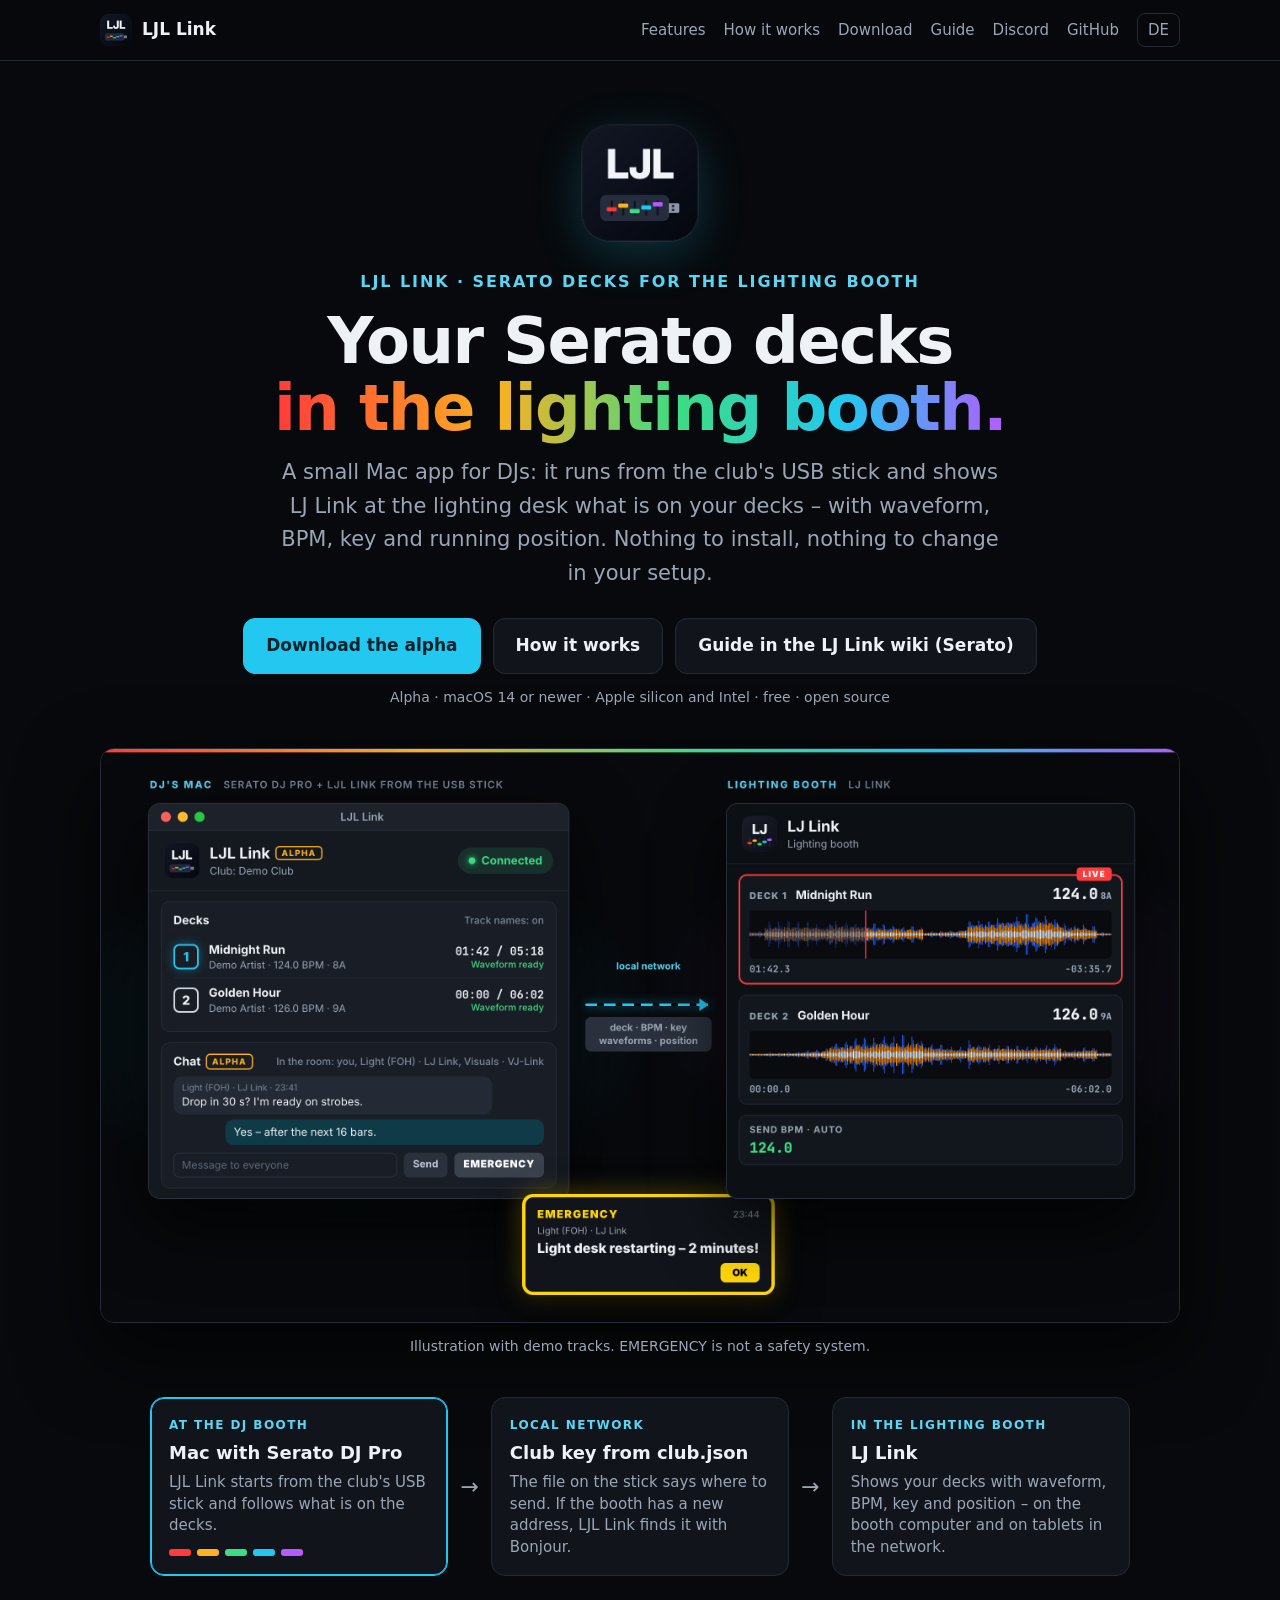
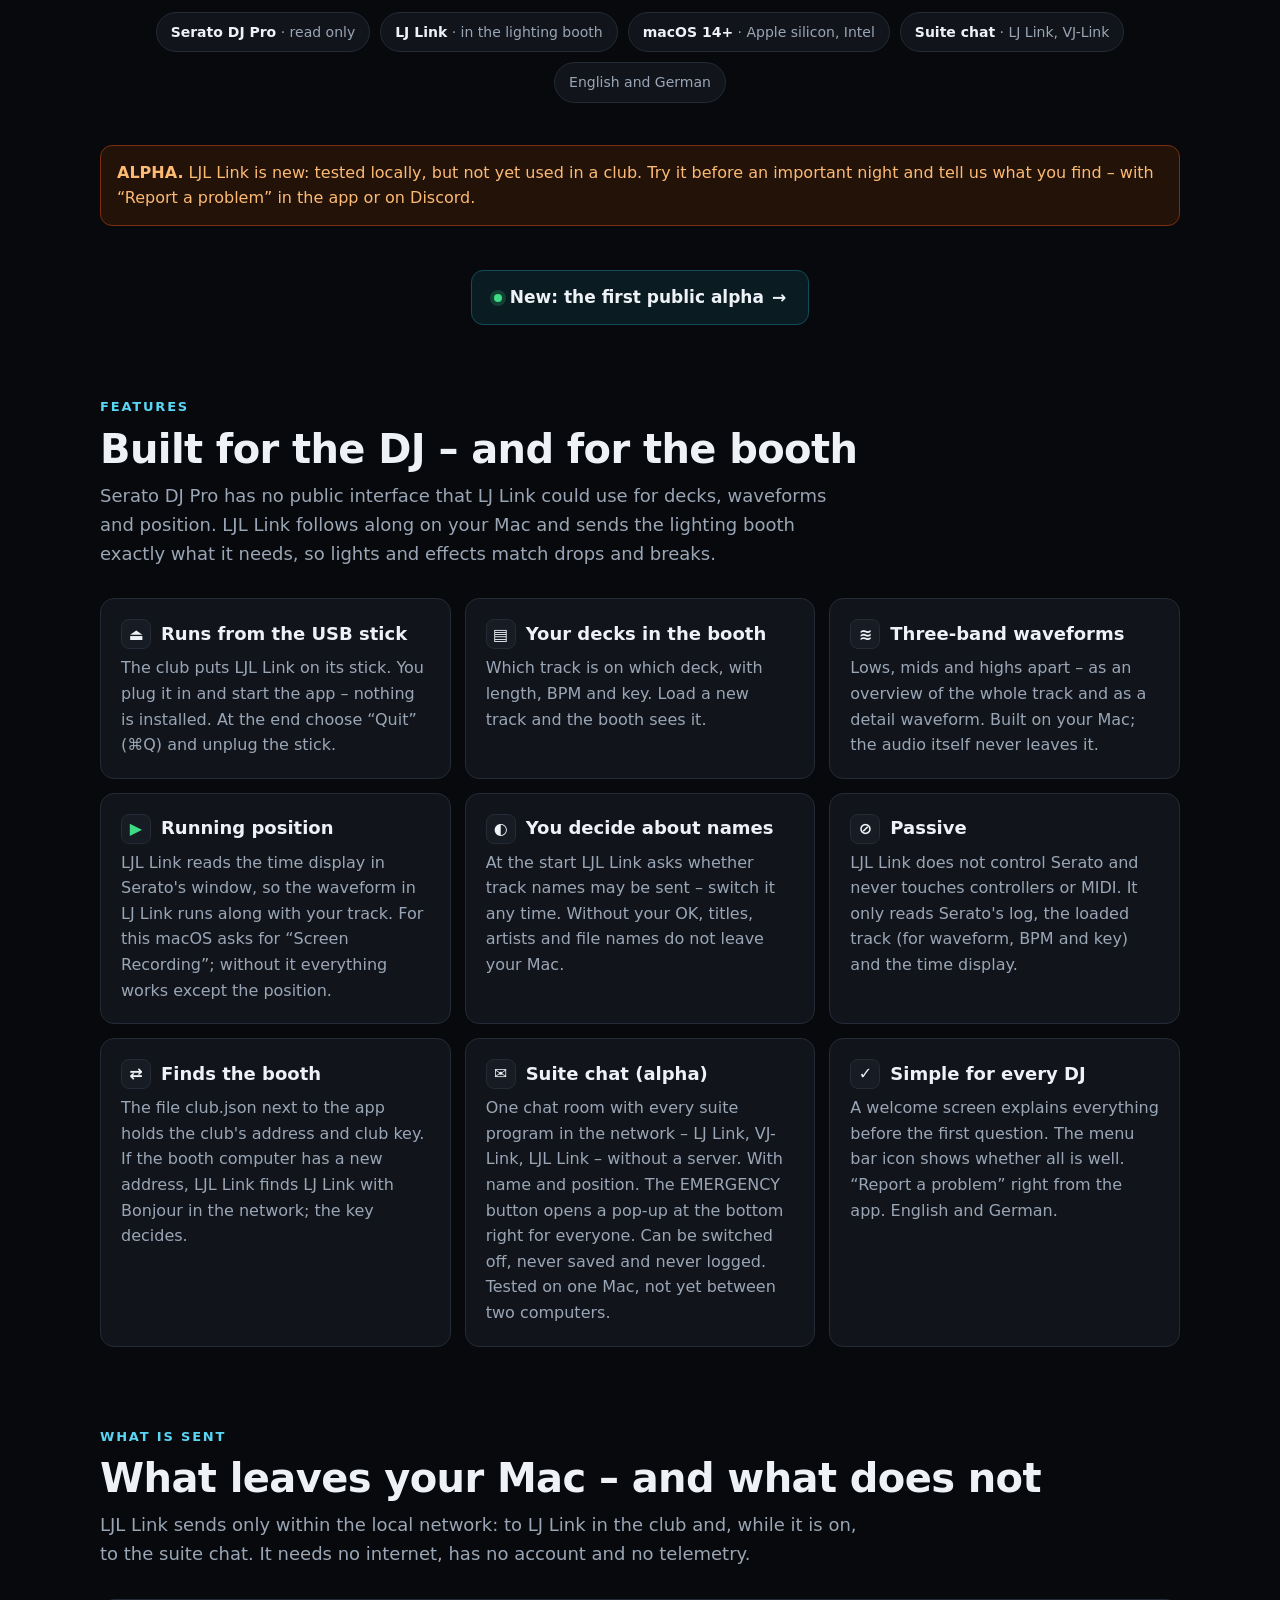
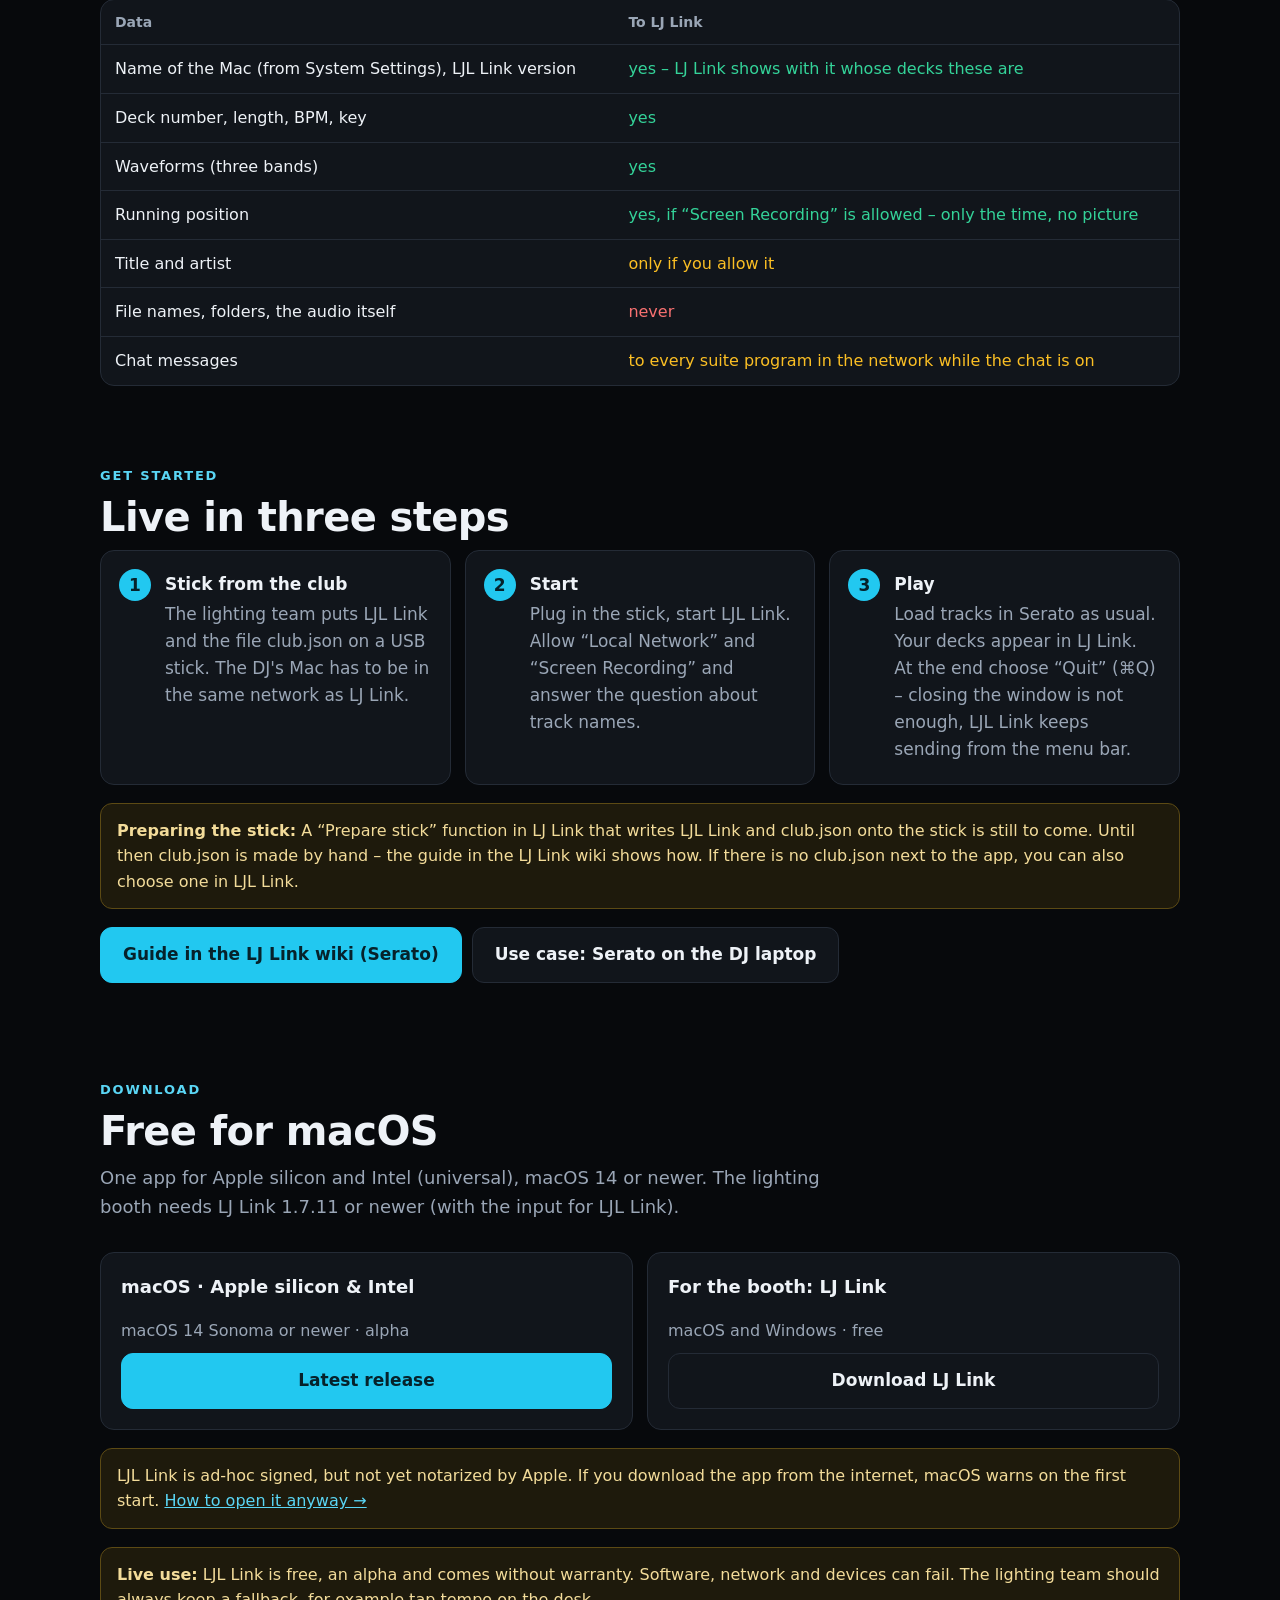
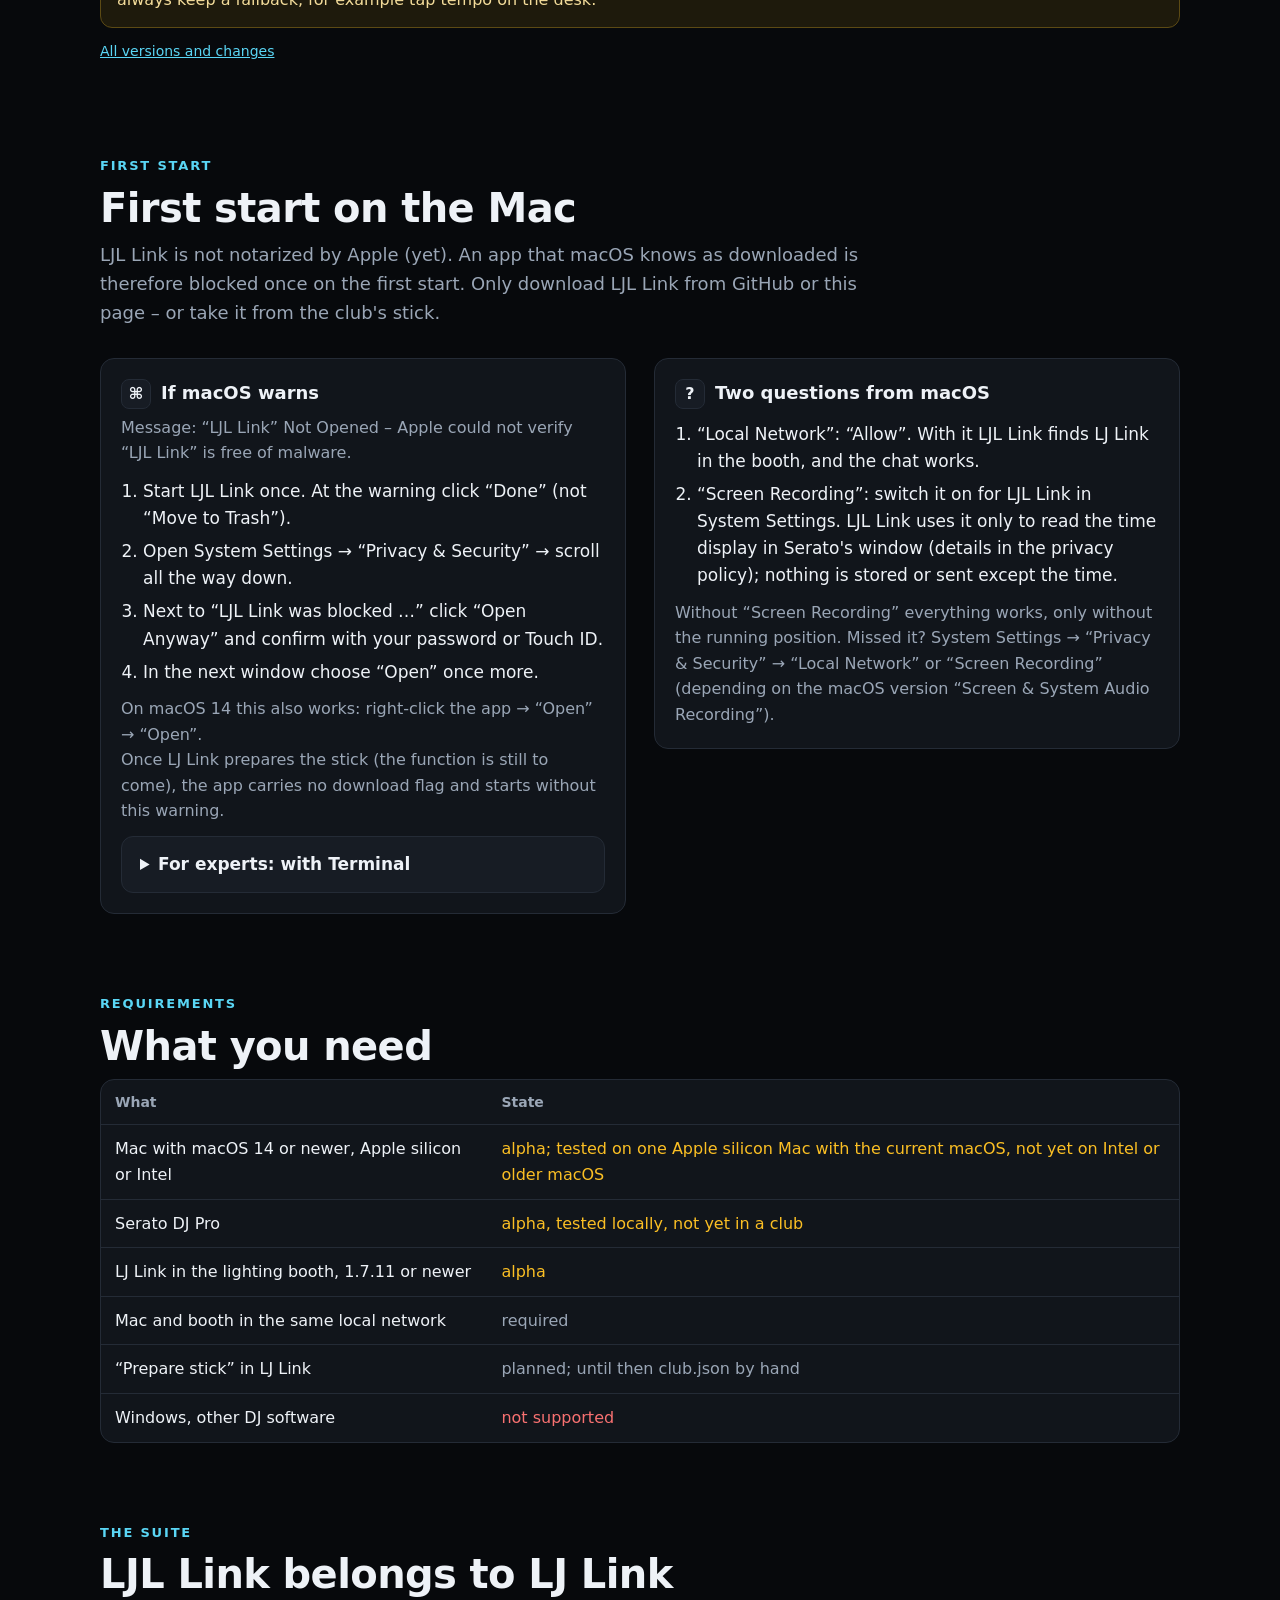
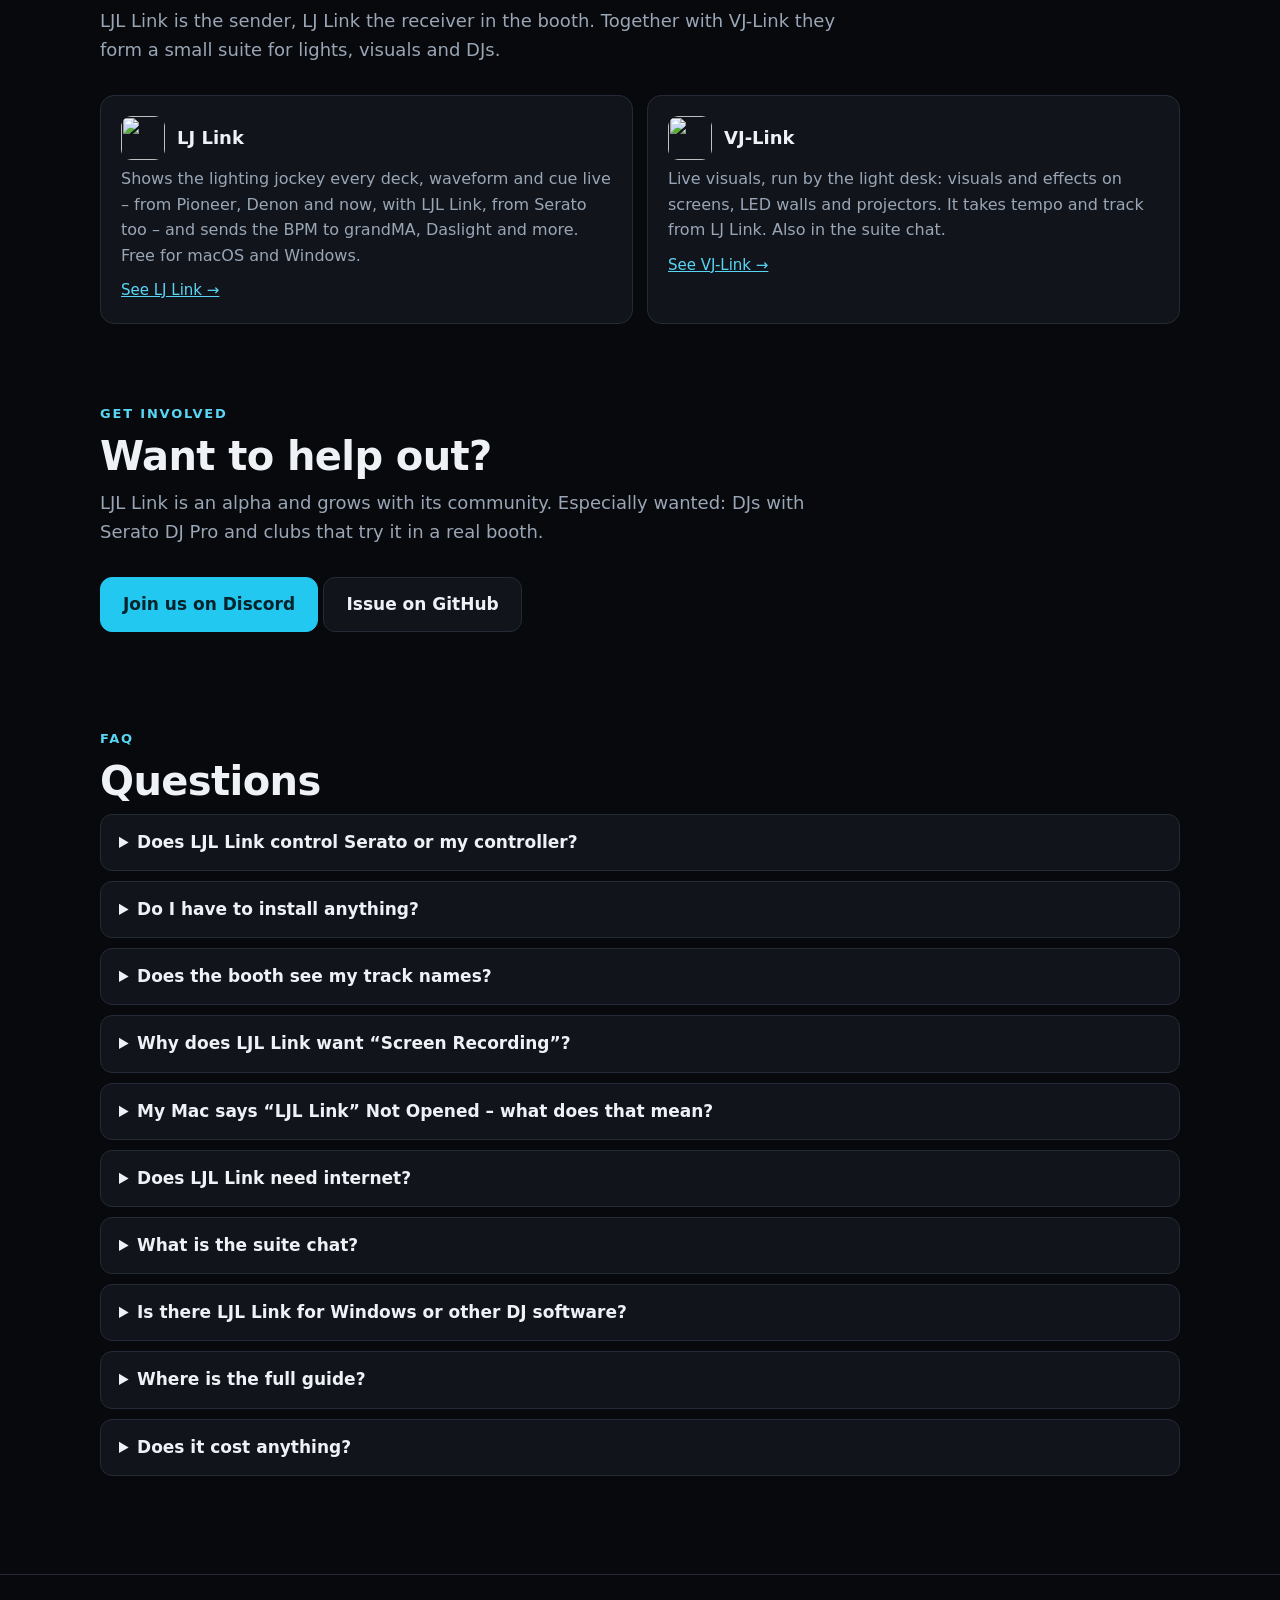
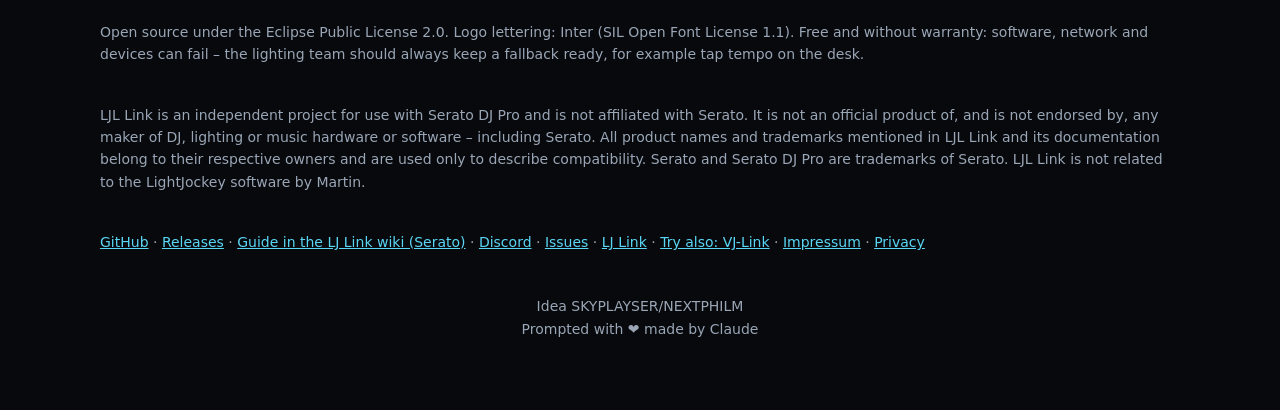
==== commit 9a14a9d3: "README and site for the alpha: hero illustration, legal review fixes - README (EN/DE): hero illustra" ====
--- a/site/index.html
+++ b/site/index.html
@@ -61,6 +61,9 @@
     </div>
     <p class="meta"><span id="hero-version"></span><span data-de="Alpha · macOS 14 oder neuer · Apple silicon und Intel · kostenlos · Open Source">Alpha · macOS 14 or newer · Apple silicon and Intel · free · open source</span></p>
 
+    <img class="shot" src="images/hero.png" data-de-src="images/hero.de.png" width="1280" height="680" alt="Illustration with demo tracks: the LJL Link window on the DJ's Mac with two Serato decks and the suite chat, an EMERGENCY pop-up, and the same decks with three-band waveforms in LJ Link in the lighting booth" data-de-alt="Illustration mit Demo-Tracks: das Fenster von LJL Link auf dem Mac des DJs mit zwei Serato-Decks und dem Suite-Chat, ein EMERGENCY-Popup und dieselben Decks mit Waveforms in drei Bändern in LJ Link in der Lichtbooth">
+    <p class="meta" data-de="Illustration mit Demo-Tracks. EMERGENCY ist keine Sicherheitstechnik.">Illustration with demo tracks. EMERGENCY is not a safety system.</p>
+
     <div class="flow" role="img" aria-label="DJ Mac with Serato DJ Pro and LJL Link, over the local network to LJ Link in the lighting booth" data-de-aria-label="DJ-Mac mit Serato DJ Pro und LJL Link, über das lokale Netzwerk zu LJ Link in der Lichtbooth">
       <div class="node me"><small data-de="Am DJ-Pult">At the DJ booth</small><b data-de="Mac mit Serato DJ Pro">Mac with Serato DJ Pro</b><span data-de="LJL Link startet vom USB-Stick des Clubs und liest mit, was auf den Decks liegt.">LJL Link starts from the club's USB stick and follows what is on the decks.</span><div class="rail" aria-hidden="true"><i style="background:#ff3b3b"></i><i style="background:#ffb020"></i><i style="background:#3ddc84"></i><i style="background:#22c8f0"></i><i style="background:#b45cff"></i></div></div>
       <div class="arrow" aria-hidden="true">→</div>
@@ -85,14 +88,14 @@
   <section id="features">
     <p class="eyebrow" data-de="Funktionen">Features</p>
     <h2 data-de="Gebaut für den DJ – und für die Booth">Built for the DJ – and for the booth</h2>
-    <p class="lead" data-de="Serato hat keine Live-Schnittstelle für andere Programme. LJL Link liest auf deinem Mac mit und schickt der Lichttechnik genau das, was sie braucht, damit Licht und Effekte zu Drops und Breaks passen.">Serato has no live interface for other programs. LJL Link follows along on your Mac and sends the lighting booth exactly what it needs, so lights and effects match drops and breaks.</p>
+    <p class="lead" data-de="Serato DJ Pro bietet keine öffentliche Schnittstelle, über die LJ Link Decks, Waveforms und Position bekommen könnte. LJL Link liest auf deinem Mac mit und schickt der Lichttechnik genau das, was sie braucht, damit Licht und Effekte zu Drops und Breaks passen.">Serato DJ Pro has no public interface that LJ Link could use for decks, waveforms and position. LJL Link follows along on your Mac and sends the lighting booth exactly what it needs, so lights and effects match drops and breaks.</p>
     <div class="grid">
       <div class="card"><h3><span class="ico">⏏</span><span data-de="Läuft vom USB-Stick">Runs from the USB stick</span></h3><p data-de="Der Club legt LJL Link auf seinen Stick. Du steckst ihn ein und startest die App – installiert wird nichts. Am Ende „Beenden“ (⌘Q) und den Stick abziehen.">The club puts LJL Link on its stick. You plug it in and start the app – nothing is installed. At the end choose “Quit” (⌘Q) and unplug the stick.</p></div>
       <div class="card"><h3><span class="ico">▤</span><span data-de="Deine Decks in der Booth">Your decks in the booth</span></h3><p data-de="Welcher Track auf welchem Deck liegt, mit Länge, BPM und Tonart. Lädst du einen neuen Track, sieht die Booth ihn.">Which track is on which deck, with length, BPM and key. Load a new track and the booth sees it.</p></div>
       <div class="card"><h3><span class="ico">≋</span><span data-de="Waveforms in drei Bändern">Three-band waveforms</span></h3><p data-de="Tiefen, Mitten und Höhen getrennt – als Übersicht über den ganzen Track und als Detail-Waveform. Berechnet auf deinem Mac; der Ton selbst verlässt ihn nie.">Lows, mids and highs apart – as an overview of the whole track and as a detail waveform. Built on your Mac; the audio itself never leaves it.</p></div>
       <div class="card"><h3><span class="ico" style="color:var(--green)">▶</span><span data-de="Laufende Position">Running position</span></h3><p data-de="LJL Link liest die Zeitanzeige im Serato-Fenster. So läuft die Waveform in LJ Link mit deinem Track mit. Dafür fragt macOS nach „Bildschirmaufnahme“; ohne diese Erlaubnis geht alles außer der Position.">LJL Link reads the time display in Serato's window, so the waveform in LJ Link runs along with your track. For this macOS asks for “Screen Recording”; without it everything works except the position.</p></div>
       <div class="card"><h3><span class="ico">◐</span><span data-de="Du entscheidest über die Namen">You decide about names</span></h3><p data-de="Beim Start fragt LJL Link, ob Tracknamen gesendet werden dürfen – jederzeit umschaltbar. Ohne dein OK verlassen Titel, Artists und Dateinamen deinen Mac nicht.">At the start LJL Link asks whether track names may be sent – switch it any time. Without your OK, titles, artists and file names do not leave your Mac.</p></div>
-      <div class="card"><h3><span class="ico">⊘</span><span data-de="Passiv">Passive</span></h3><p data-de="LJL Link steuert Serato nicht und fasst Controller und MIDI nicht an. Es liest nur Seratos Protokoll, den geladenen Track (für Waveform, BPM und Tonart) und die Zeitanzeige.">LJL Link does not control Serato and never touches controllers or MIDI. It only reads Serato's log, the loaded track (for waveform, BPM and key) and the time display.</p></div>
+      <div class="card"><h3><span class="ico">⊘</span><span data-de="Passiv">Passive</span></h3><p data-de="LJL Link steuert Serato nicht und fasst Controller und MIDI nicht an. Es liest nur Seratos Logdatei, den geladenen Track (für Waveform, BPM und Tonart) und die Zeitanzeige.">LJL Link does not control Serato and never touches controllers or MIDI. It only reads Serato's log, the loaded track (for waveform, BPM and key) and the time display.</p></div>
       <div class="card"><h3><span class="ico">⇄</span><span data-de="Findet die Booth">Finds the booth</span></h3><p data-de="Die Datei club.json neben der App enthält Adresse und Club-Schlüssel des Clubs. Hat der Booth-Rechner eine neue Adresse, findet LJL Link LJ Link per Bonjour im Netzwerk; der Schlüssel entscheidet.">The file club.json next to the app holds the club's address and club key. If the booth computer has a new address, LJL Link finds LJ Link with Bonjour in the network; the key decides.</p></div>
       <div class="card"><h3><span class="ico">✉</span><span data-de="Suite-Chat (Alpha)">Suite chat (alpha)</span></h3><p data-de="Ein Chatraum mit allen Suite-Programmen im Netzwerk – LJ Link, VJ-Link, LJL Link – ohne Server. Mit Name und Position. Der EMERGENCY-Knopf öffnet bei allen ein Popup unten rechts. Abschaltbar, nie gespeichert und nie im Log. Getestet auf einem Mac, noch nicht zwischen zwei Rechnern.">One chat room with every suite program in the network – LJ Link, VJ-Link, LJL Link – without a server. With name and position. The EMERGENCY button opens a pop-up at the bottom right for everyone. Can be switched off, never saved and never logged. Tested on one Mac, not yet between two computers.</p></div>
       <div class="card"><h3><span class="ico">✓</span><span data-de="Einfach für jeden DJ">Simple for every DJ</span></h3><p data-de="Ein Willkommensbildschirm erklärt alles vor der ersten Frage. Das Symbol in der Menüleiste zeigt, ob alles läuft. „Fehler melden“ direkt aus der App. Deutsch und Englisch.">A welcome screen explains everything before the first question. The menu bar icon shows whether all is well. “Report a problem” right from the app. English and German.</p></div>
@@ -132,7 +135,7 @@
   <section id="download">
     <p class="eyebrow">Download</p>
     <h2 data-de="Kostenlos für macOS">Free for macOS</h2>
-    <p class="lead"><span data-de="Eine App für Apple silicon und Intel (Universal), ab macOS 14. In der Lichtbooth braucht es LJ Link mit dem Eingang für LJL Link.">One app for Apple silicon and Intel (universal), macOS 14 or newer. The lighting booth needs LJ Link with the input for LJL Link.</span> <span id="dl-version"></span></p>
+    <p class="lead"><span data-de="Eine App für Apple silicon und Intel (Universal), ab macOS 14. In der Lichtbooth braucht es LJ Link ab Version 1.7.11 (mit dem Eingang für LJL Link).">One app for Apple silicon and Intel (universal), macOS 14 or newer. The lighting booth needs LJ Link 1.7.11 or newer (with the input for LJL Link).</span> <span id="dl-version"></span></p>
     <div class="dl">
       <div class="card" data-os="mac"><h3>macOS · Apple silicon &amp; Intel</h3><p data-de="macOS 14 Sonoma oder neuer · Alpha">macOS 14 Sonoma or newer · alpha</p><a class="btn primary" href="https://github.com/skyplayser/LJL-Link/releases/latest" data-de="Zur aktuellen Version">Latest release</a></div>
       <div class="card"><h3 data-de="Für die Booth: LJ Link">For the booth: LJ Link</h3><p data-de="macOS und Windows · kostenlos">macOS and Windows · free</p><a class="btn" href="https://skyplayser.github.io/LJ-Link/#download" data-de-href="https://skyplayser.github.io/LJ-Link/de/#download" data-de="LJ Link herunterladen">Download LJ Link</a></div>
@@ -164,7 +167,7 @@
         <h3><span class="ico">?</span><span data-de="Zwei Fragen von macOS">Two questions from macOS</span></h3>
         <ol class="howto">
           <li data-de="„Lokales Netzwerk“: „Erlauben“. Damit findet LJL Link LJ Link in der Booth, und der Chat funktioniert.">“Local Network”: “Allow”. With it LJL Link finds LJ Link in the booth, and the chat works.</li>
-          <li data-de="„Bildschirmaufnahme“: in den Systemeinstellungen für LJL Link einschalten. LJL Link liest damit nur Seratos Zeitanzeige; nichts wird aufgezeichnet oder gesendet außer der Zeit.">“Screen Recording”: switch it on for LJL Link in System Settings. LJL Link only reads Serato's time display with it; nothing is recorded or sent except the time.</li>
+          <li data-de="„Bildschirmaufnahme“: in den Systemeinstellungen für LJL Link einschalten. LJL Link nutzt sie nur, um die Zeitanzeige im Serato-Fenster zu lesen (Einzelheiten in der Datenschutzerklärung); nichts wird gespeichert oder gesendet außer der Zeit.">“Screen Recording”: switch it on for LJL Link in System Settings. LJL Link uses it only to read the time display in Serato's window (details in the privacy policy); nothing is stored or sent except the time.</li>
         </ol>
         <p class="small" data-de="Ohne „Bildschirmaufnahme“ läuft alles, nur ohne mitlaufende Position. Verpasst? Systemeinstellungen → „Datenschutz &amp; Sicherheit“ → „Lokales Netzwerk“ bzw. „Bildschirmaufnahme“ (je nach macOS-Version „Bildschirm- &amp; Systemaudioaufnahme“).">Without “Screen Recording” everything works, only without the running position. Missed it? System Settings → “Privacy &amp; Security” → “Local Network” or “Screen Recording” (depending on the macOS version “Screen &amp; System Audio Recording”).</p>
       </div>
@@ -179,7 +182,7 @@
         <tr><th data-de="Was">What</th><th data-de="Stand">State</th></tr>
         <tr><td data-de="Mac mit macOS 14 oder neuer, Apple silicon oder Intel">Mac with macOS 14 or newer, Apple silicon or Intel</td><td class="part" data-de="Alpha; getestet auf einem Mac mit Apple silicon und aktuellem macOS, noch nicht auf Intel oder älterem macOS">alpha; tested on one Apple silicon Mac with the current macOS, not yet on Intel or older macOS</td></tr>
         <tr><td>Serato DJ Pro</td><td class="part" data-de="Alpha, lokal getestet, noch nicht im Club">alpha, tested locally, not yet in a club</td></tr>
-        <tr><td data-de="LJ Link in der Lichtbooth, mit dem Eingang für LJL Link">LJ Link in the lighting booth, with the input for LJL Link</td><td class="part" data-de="Alpha">alpha</td></tr>
+        <tr><td data-de="LJ Link in der Lichtbooth, ab Version 1.7.11">LJ Link in the lighting booth, 1.7.11 or newer</td><td class="part" data-de="Alpha">alpha</td></tr>
         <tr><td data-de="Mac und Booth im selben lokalen Netzwerk">Mac and booth in the same local network</td><td class="plan" data-de="nötig">required</td></tr>
         <tr><td data-de="„Stick vorbereiten“ in LJ Link">“Prepare stick” in LJ Link</td><td class="plan" data-de="geplant; bis dahin club.json von Hand">planned; until then club.json by hand</td></tr>
         <tr><td data-de="Windows, andere DJ-Software">Windows, other DJ software</td><td class="no" data-de="nicht unterstützt">not supported</td></tr>
@@ -207,13 +210,13 @@
   <section id="faq">
     <p class="eyebrow">FAQ</p>
     <h2 data-de="Häufige Fragen">Questions</h2>
-    <details><summary data-de="Steuert LJL Link Serato oder meinen Controller?">Does LJL Link control Serato or my controller?</summary><p data-de="Nein. LJL Link ist passiv: Es liest nur Seratos Protokoll, den geladenen Track und die Zeitanzeige. Serato, Controller und MIDI fasst es nicht an.">No. LJL Link is passive: it only reads Serato's log, the loaded track and the time display. It never touches Serato, controllers or MIDI.</p></details>
+    <details><summary data-de="Steuert LJL Link Serato oder meinen Controller?">Does LJL Link control Serato or my controller?</summary><p data-de="Nein. LJL Link ist passiv: Es liest nur Seratos Logdatei, den geladenen Track und die Zeitanzeige. Serato, Controller und MIDI fasst es nicht an.">No. LJL Link is passive: it only reads Serato's log, the loaded track and the time display. It never touches Serato, controllers or MIDI.</p></details>
     <details><summary data-de="Muss ich etwas installieren?">Do I have to install anything?</summary><p data-de="Nein. LJL Link läuft direkt vom USB-Stick des Clubs. macOS fragt nur nach „Lokales Netzwerk“ und „Bildschirmaufnahme“.">No. LJL Link runs straight from the club's USB stick. macOS only asks about “Local Network” and “Screen Recording”.</p></details>
     <details><summary data-de="Sieht die Booth meine Tracknamen?">Does the booth see my track names?</summary><p data-de="Nur, wenn du es erlaubst. LJL Link fragt beim Start, und du kannst es jederzeit umschalten. Ohne dein OK verlassen Titel, Artists und Dateinamen deinen Mac nicht; die Booth sieht dann nur, dass die Titel ausgeblendet sind.">Only if you allow it. LJL Link asks at the start, and you can switch it any time. Without your OK, titles, artists and file names do not leave your Mac; the booth then only sees that titles are hidden.</p></details>
-    <details><summary data-de="Warum will LJL Link „Bildschirmaufnahme“?">Why does LJL Link want “Screen Recording”?</summary><p data-de="Serato gibt die Abspielposition nicht an andere Programme weiter. LJL Link liest deshalb nur die Zeitanzeige im Serato-Fenster. Nichts wird aufgezeichnet oder gesendet außer der Zeit. Ohne die Erlaubnis läuft alles, nur ohne mitlaufende Position.">Serato does not hand the play position to other programs. So LJL Link reads only the time display in Serato's window. Nothing is recorded or sent except the time. Without the permission everything works, only without the running position.</p></details>
+    <details><summary data-de="Warum will LJL Link „Bildschirmaufnahme“?">Why does LJL Link want “Screen Recording”?</summary><p data-de="Serato DJ Pro bietet für die Abspielposition keine öffentliche Schnittstelle, die LJ Link nutzen könnte. LJL Link liest deshalb die Zeitanzeige im Serato-Fenster (Einzelheiten in der Datenschutzerklärung). Nichts wird gespeichert oder gesendet außer der Zeit. Ohne die Erlaubnis läuft alles, nur ohne mitlaufende Position.">Serato DJ Pro has no public interface for the play position that LJ Link could use. So LJL Link reads the time display in Serato's window (details in the privacy policy). Nothing is stored or sent except the time. Without the permission everything works, only without the running position.</p></details>
     <details><summary data-de="Mein Mac sagt „LJL Link“ nicht geöffnet – was bedeutet das?">My Mac says “LJL Link” Not Opened – what does that mean?</summary><p data-de="LJL Link ist ad-hoc signiert, aber noch nicht bei Apple notarisiert. Deshalb kann macOS den Entwickler nicht prüfen. Lade LJL Link nur von GitHub (github.com/skyplayser/LJL-Link) oder dieser Seite. Wie du die App dann öffnest, steht oben unter „Erster Start“.">LJL Link is ad-hoc signed, but not yet notarized by Apple, so macOS cannot verify the developer. Only download LJL Link from GitHub (github.com/skyplayser/LJL-Link) or this page. How to open it then is explained above under “First start”.</p></details>
     <details><summary data-de="Braucht LJL Link Internet?">Does LJL Link need internet?</summary><p data-de="Nein. LJL Link spricht nur im lokalen Netzwerk mit LJ Link und dem Suite-Chat. Kein Konto, keine Cloud, keine Telemetrie.">No. LJL Link only talks to LJ Link and the suite chat in the local network. No account, no cloud, no telemetry.</p></details>
-    <details><summary data-de="Was ist der Suite-Chat?">What is the suite chat?</summary><p data-de="Ein Chatraum für alle Programme der Suite im selben Netzwerk – LJ Link, VJ-Link und LJL Link –, ohne Server. Du gibst Name und Position an. Der EMERGENCY-Knopf zeigt deine Nachricht bei allen als Popup unten rechts. Der Chat ist abschaltbar; Nachrichten werden nie gespeichert und stehen nie im Log. Er ist eine Alpha.">A chat room for every suite program in the same network – LJ Link, VJ-Link and LJL Link – without a server. You enter your name and position. The EMERGENCY button shows your message to everyone as a pop-up at the bottom right. The chat can be switched off; messages are never saved and never logged. It is an alpha.</p></details>
+    <details><summary data-de="Was ist der Suite-Chat?">What is the suite chat?</summary><p data-de="Ein Chatraum für alle Programme der Suite im selben Netzwerk – LJ Link, VJ-Link und LJL Link –, ohne Server. Du gibst Name und Position an. Der EMERGENCY-Knopf zeigt deine Nachricht bei allen als Popup unten rechts. Der Chat ist abschaltbar; Nachrichten werden nie gespeichert und stehen nie im Log. Er ist eine Alpha. EMERGENCY ist ein Hinweis-Popup im Team, keine Alarm- oder Sicherheitstechnik. Es ist eine Alpha, kann ausfallen oder zu spät ankommen und von jedem im selben Netzwerk ausgelöst werden. Es ersetzt keine Durchsage, keinen Funk und kein Sicherheitskonzept der Veranstaltung.">A chat room for every suite program in the same network – LJ Link, VJ-Link and LJL Link – without a server. You enter your name and position. The EMERGENCY button shows your message to everyone as a pop-up at the bottom right. The chat can be switched off; messages are never saved and never logged. It is an alpha. EMERGENCY is a heads-up pop-up for the team, not an alarm or safety system. It is an alpha, can fail or arrive late, and anyone in the same network can trigger it. It does not replace announcements, radios or the event's safety plan.</p></details>
     <details><summary data-de="Gibt es LJL Link für Windows oder andere DJ-Software?">Is there LJL Link for Windows or other DJ software?</summary><p data-de="Nein. LJL Link ist eine Mac-App für Serato DJ Pro.">No. LJL Link is a Mac app for Serato DJ Pro.</p></details>
     <details><summary data-de="Wo ist die ausführliche Anleitung?">Where is the full guide?</summary><p data-de="Im Wiki von LJ Link, auf der Seite zu Serato. LJL Link hat kein eigenes Wiki.">In the LJ Link wiki, on the Serato page. LJL Link has no wiki of its own.</p></details>
     <details><summary data-de="Kostet LJL Link etwas?">Does it cost anything?</summary><p data-de="Nein. Es ist kostenlos und Open Source unter der Eclipse Public License 2.0.">No. It is free and open source under the Eclipse Public License 2.0.</p></details>
@@ -223,7 +226,7 @@
 <footer>
   <div class="wrap">
     <p data-de="Open Source unter der Eclipse Public License 2.0. Logo-Schrift: Inter (SIL Open Font License 1.1). Kostenlos und ohne Gewähr: Software, Netzwerk und Geräte können ausfallen – die Lichttechnik sollte immer einen Ausweg bereithalten, zum Beispiel Tap-Tempo am Pult.">Open source under the Eclipse Public License 2.0. Logo lettering: Inter (SIL Open Font License 1.1). Free and without warranty: software, network and devices can fail – the lighting team should always keep a fallback ready, for example tap tempo on the desk.</p>
-    <p data-de="LJL Link ist ein unabhängiges Projekt und arbeitet mit Serato DJ Pro zusammen. Es ist kein offizielles Produkt eines Herstellers von DJ-, Licht- oder Musik-Hardware oder -Software und wird von keinem dieser Hersteller unterstützt oder geprüft – auch nicht von Serato. Alle in LJL Link und seiner Dokumentation genannten Produktnamen und Marken gehören ihren jeweiligen Inhabern und werden nur genannt, um die Kompatibilität zu beschreiben. Serato und Serato DJ Pro sind Marken von Serato. LJL Link hat nichts mit der Software LightJockey von Martin zu tun.">LJL Link is an independent project that works with Serato DJ Pro. It is not an official product of, and is not endorsed by, any maker of DJ, lighting or music hardware or software – including Serato. All product names and trademarks mentioned in LJL Link and its documentation belong to their respective owners and are used only to describe compatibility. Serato and Serato DJ Pro are trademarks of Serato. LJL Link is not related to the LightJockey software by Martin.</p>
+    <p data-de="LJL Link ist ein unabhängiges Projekt für Nutzer von Serato DJ Pro und ist nicht mit Serato verbunden. Es ist kein offizielles Produkt eines Herstellers von DJ-, Licht- oder Musik-Hardware oder -Software und wird von keinem dieser Hersteller unterstützt oder geprüft – auch nicht von Serato. Alle in LJL Link und seiner Dokumentation genannten Produktnamen und Marken gehören ihren jeweiligen Inhabern und werden nur genannt, um die Kompatibilität zu beschreiben. Serato und Serato DJ Pro sind Marken von Serato. LJL Link hat nichts mit der Software LightJockey von Martin zu tun.">LJL Link is an independent project for use with Serato DJ Pro and is not affiliated with Serato. It is not an official product of, and is not endorsed by, any maker of DJ, lighting or music hardware or software – including Serato. All product names and trademarks mentioned in LJL Link and its documentation belong to their respective owners and are used only to describe compatibility. Serato and Serato DJ Pro are trademarks of Serato. LJL Link is not related to the LightJockey software by Martin.</p>
     <p><a href="https://github.com/skyplayser/LJL-Link">GitHub</a> · <a href="https://github.com/skyplayser/LJL-Link/releases">Releases</a> · <a href="https://skyplayser.github.io/LJ-Link/wiki-serato.html#ljl-link" data-de-href="https://skyplayser.github.io/LJ-Link/de/wiki-serato.html#ljl-link" data-de="Anleitung im LJ-Link-Wiki (Serato)">Guide in the LJ Link wiki (Serato)</a> · <a href="https://discord.gg/N6DMca4Bjk" rel="noopener">Discord</a> · <a href="https://github.com/skyplayser/LJL-Link/issues">Issues</a> · <a href="https://skyplayser.github.io/LJ-Link/" data-de-href="https://skyplayser.github.io/LJ-Link/de/">LJ Link</a> · <a href="https://skyplayser.github.io/VJ-LINK/" data-de-href="https://skyplayser.github.io/VJ-LINK/de/" data-de="Probier auch: VJ-Link">Try also: VJ-Link</a> · <a href="impressum.html">Impressum</a> · <a href="datenschutz.html" data-de="Datenschutz">Privacy</a></p>
     <p class="credit">Idea SKYPLAYSER/NEXTPHILM<br>Prompted with ❤️ made by Claude</p>
   </div>
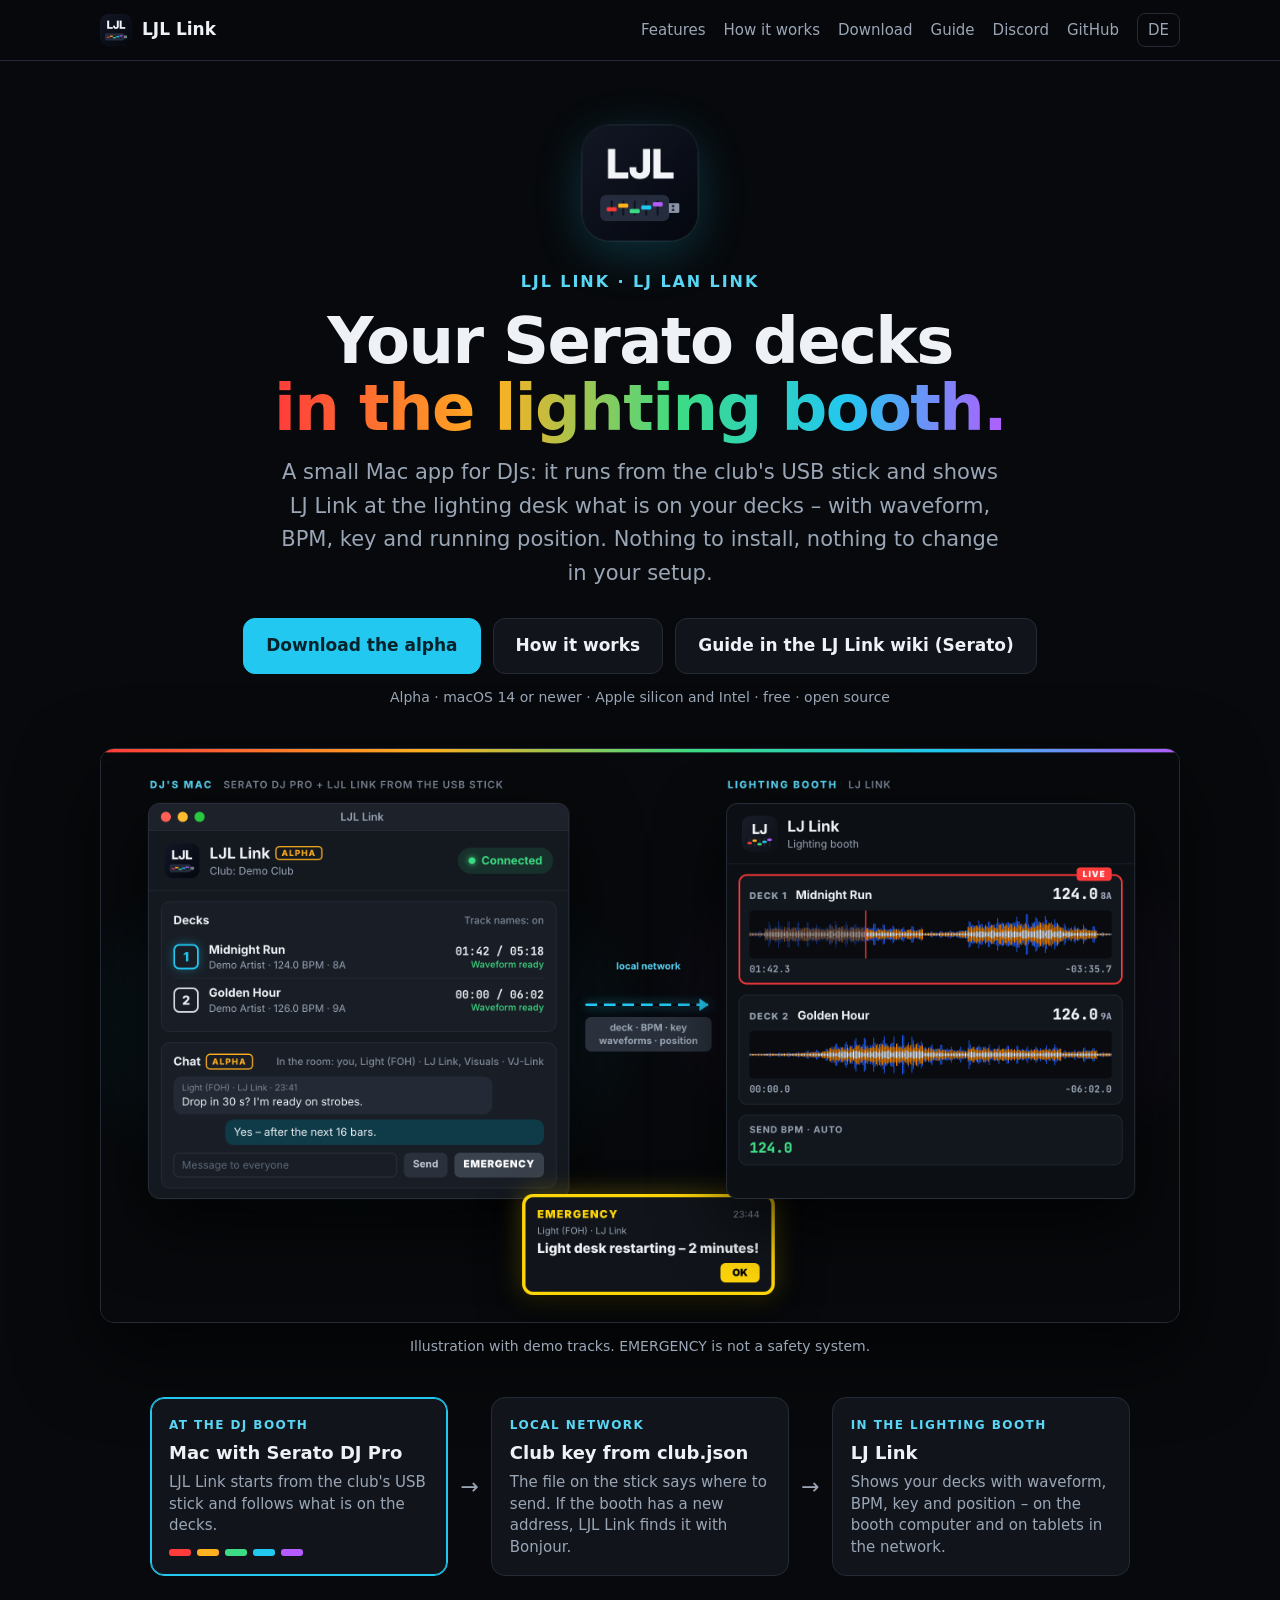
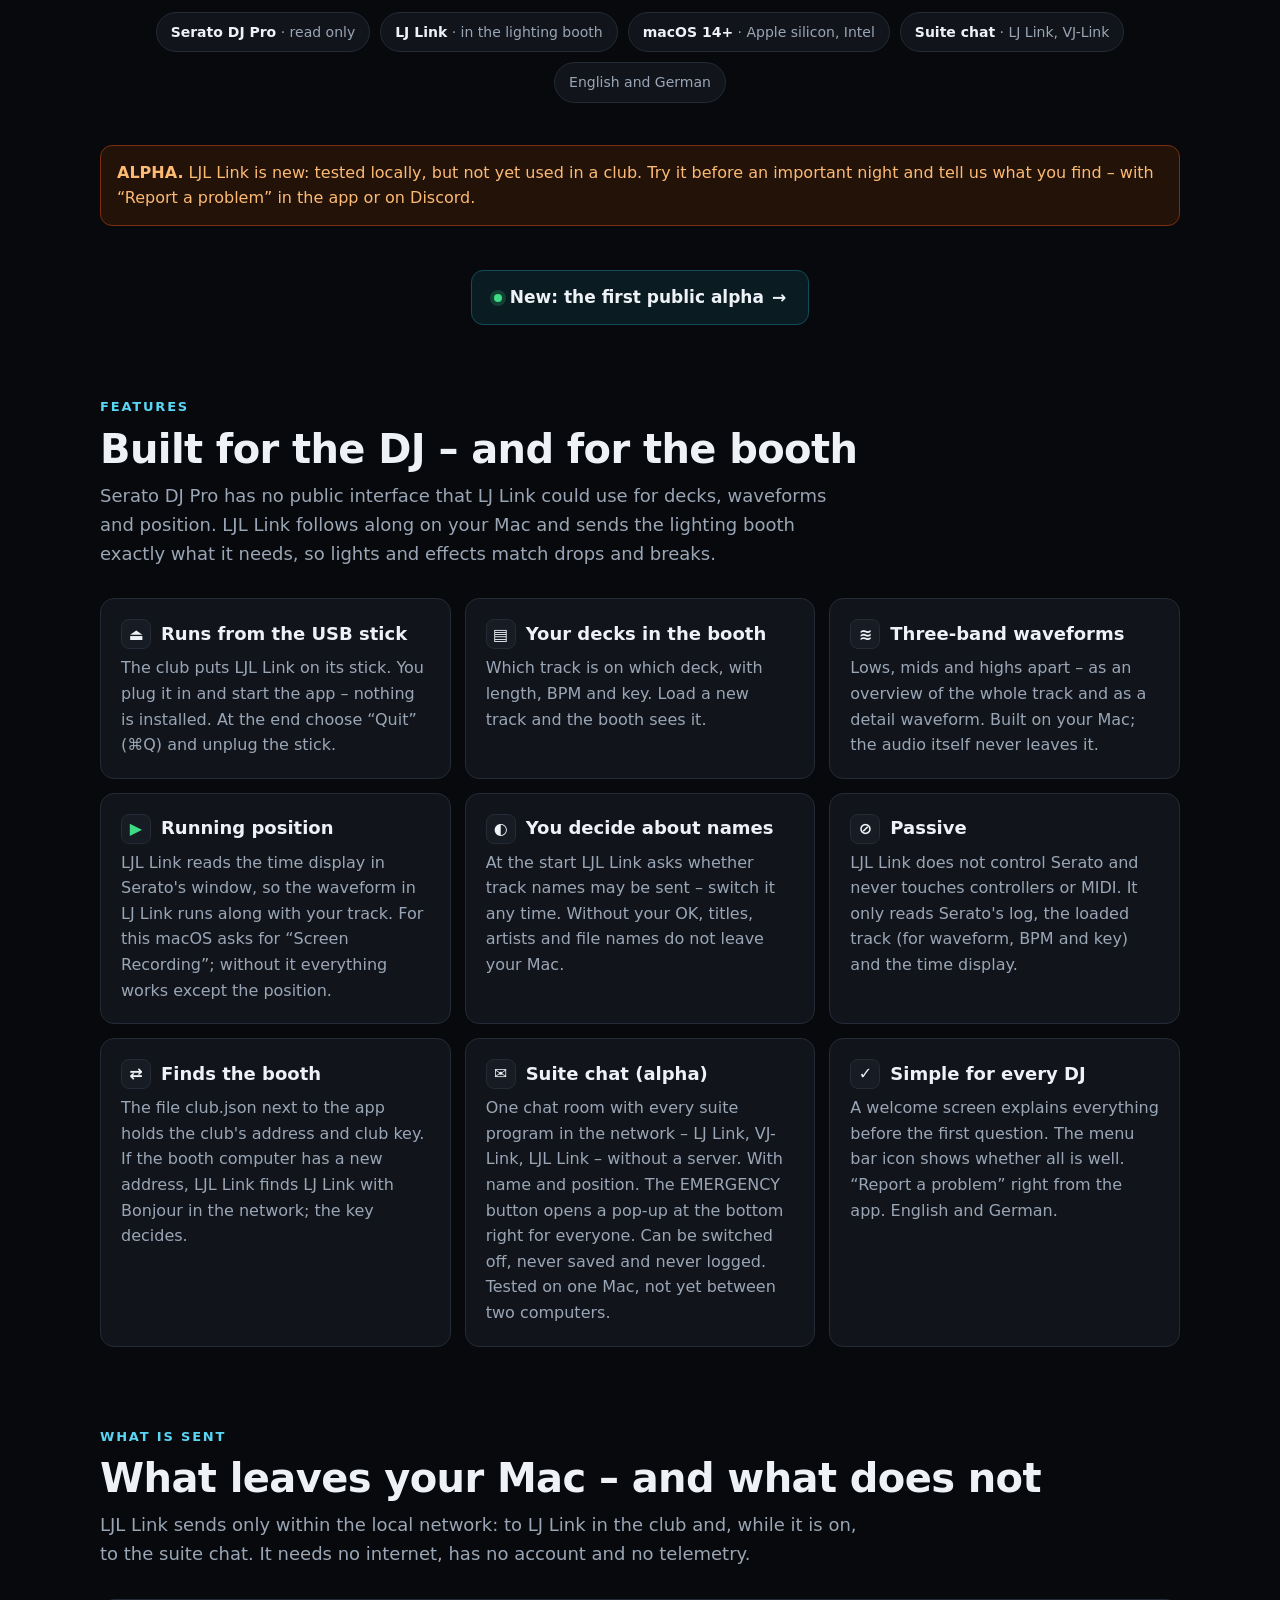
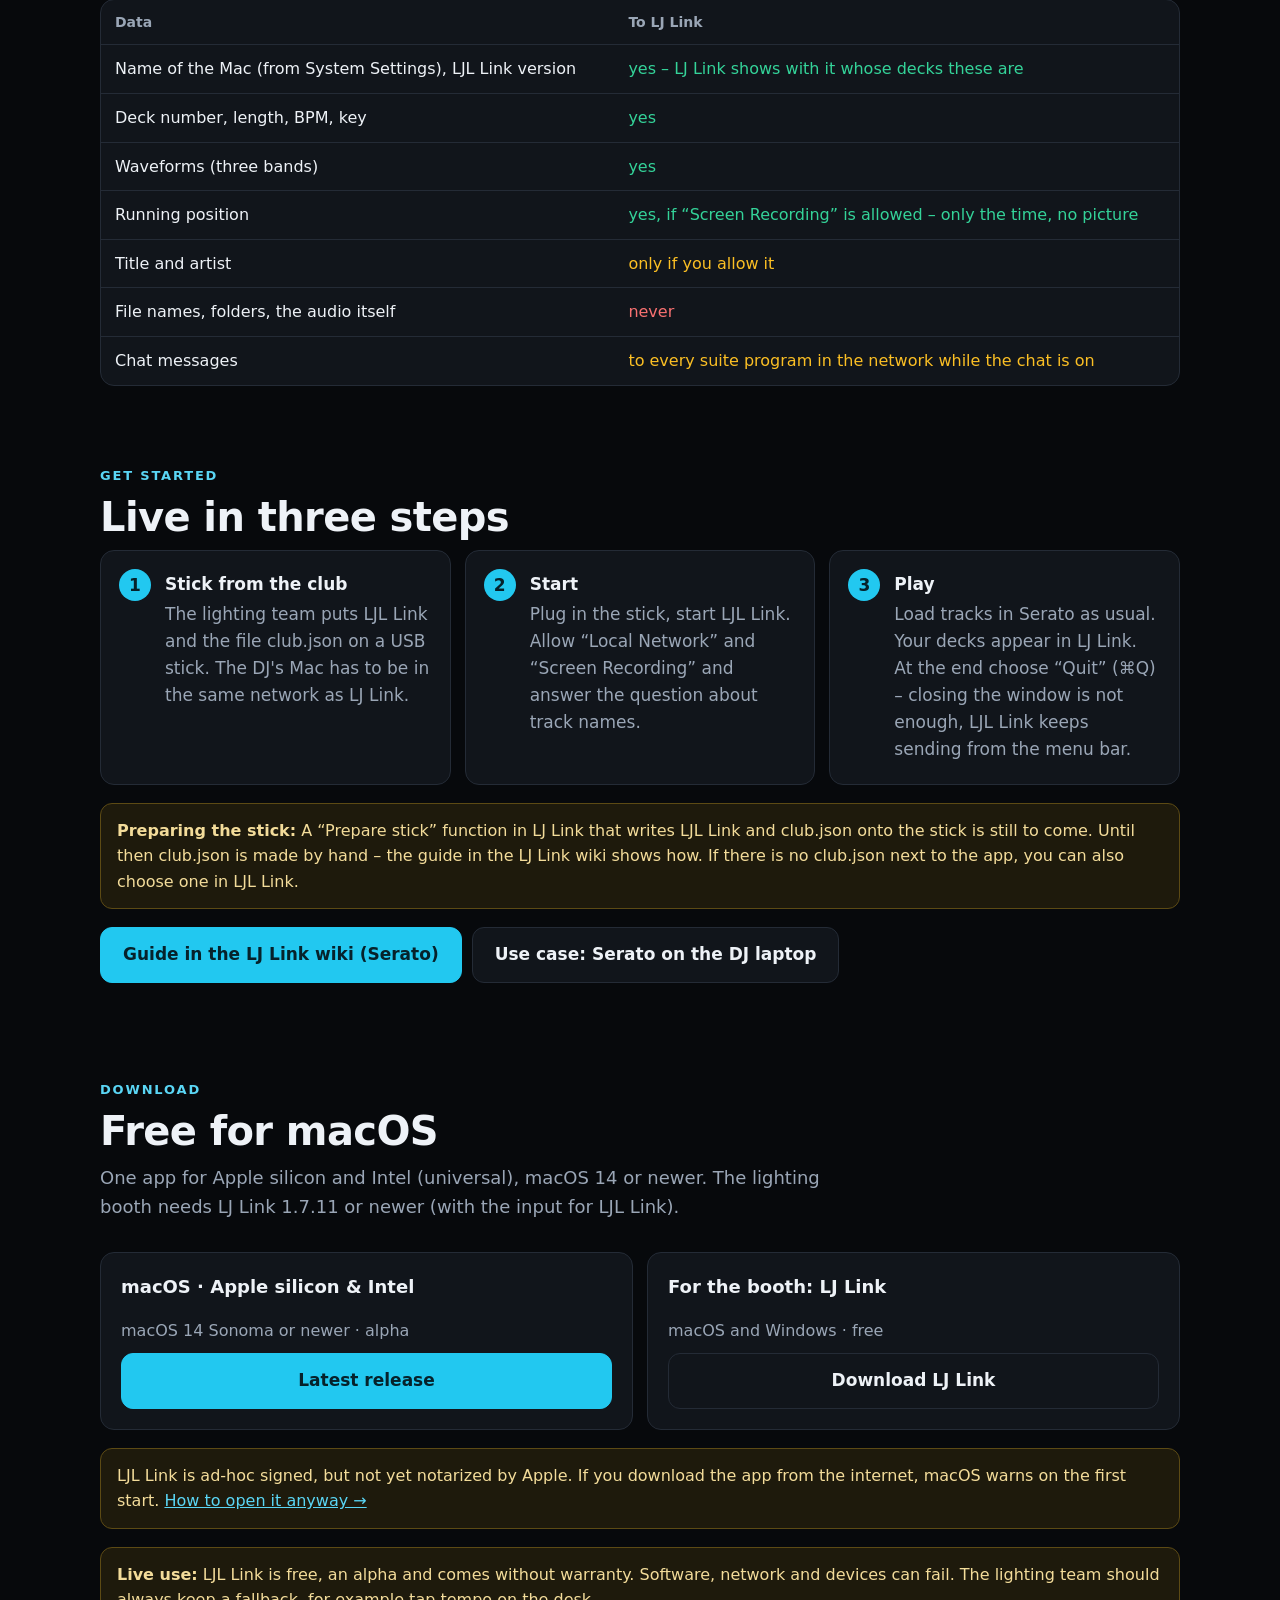
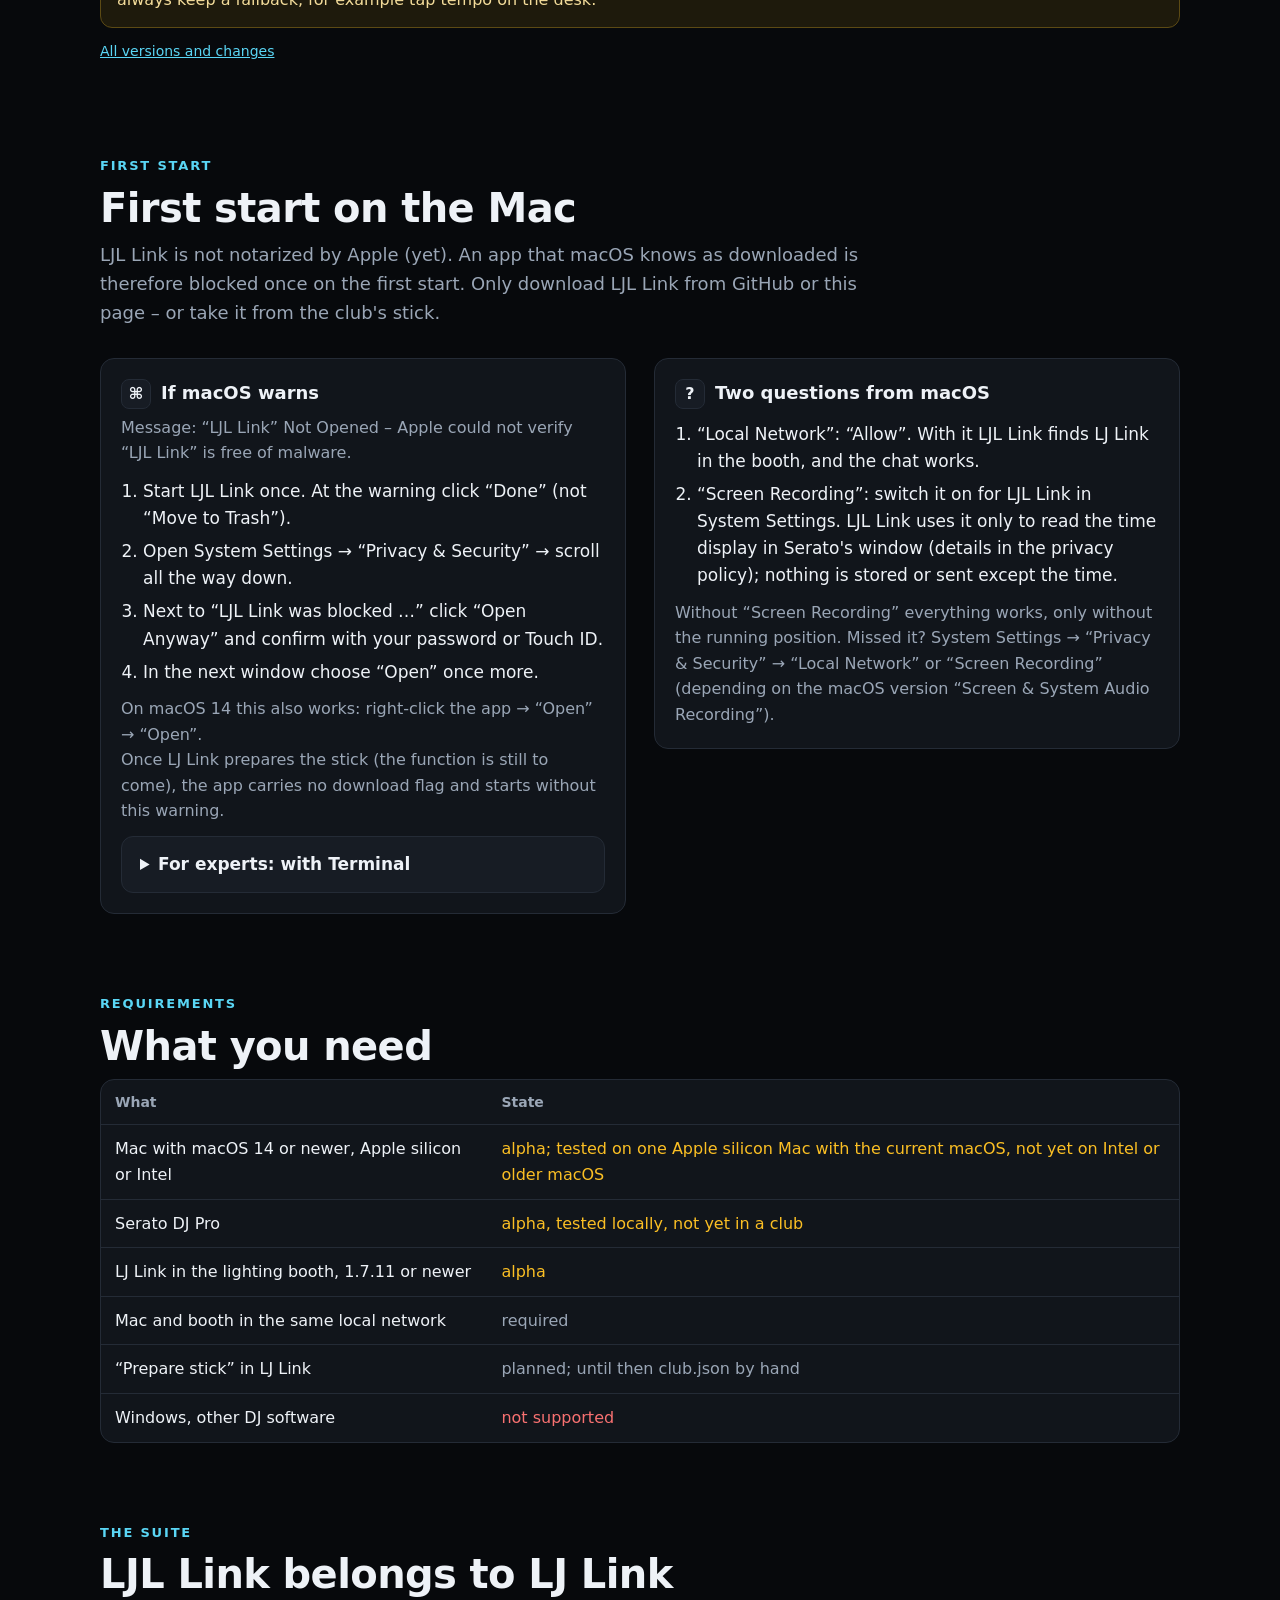
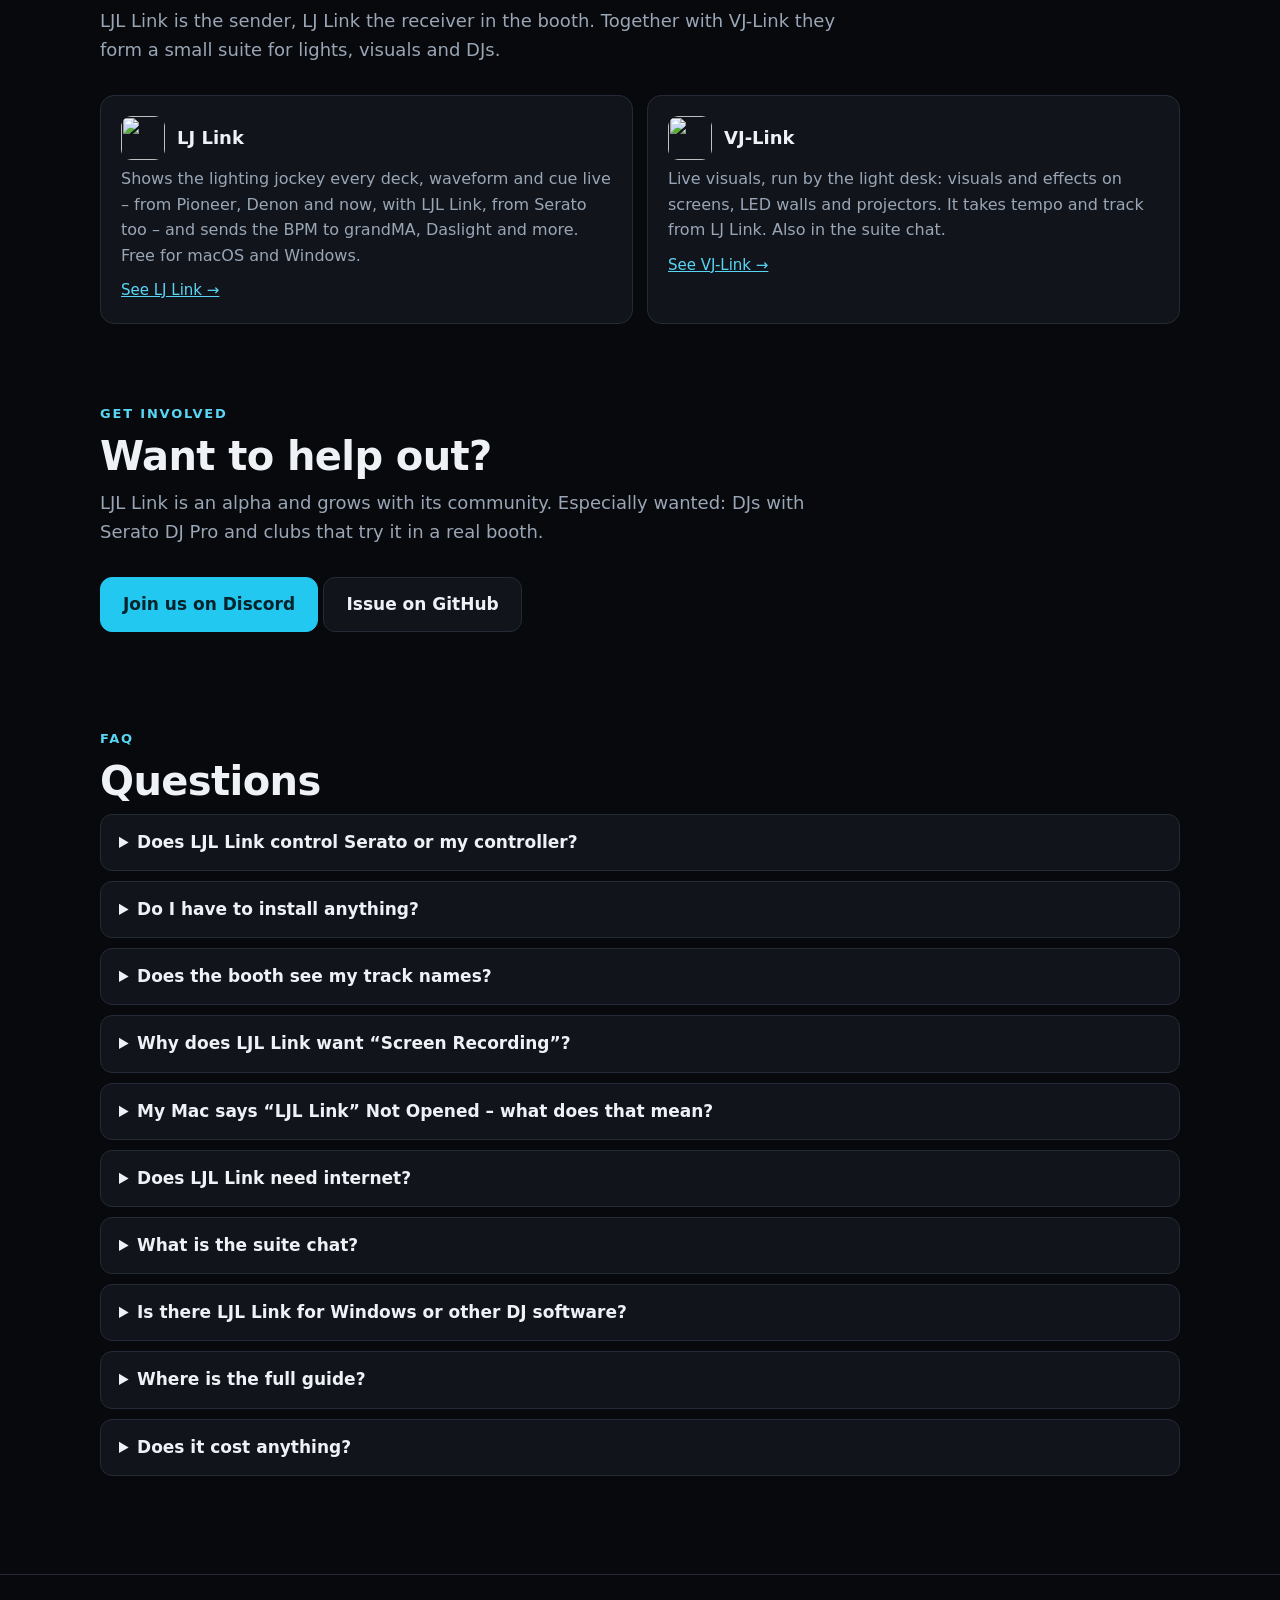
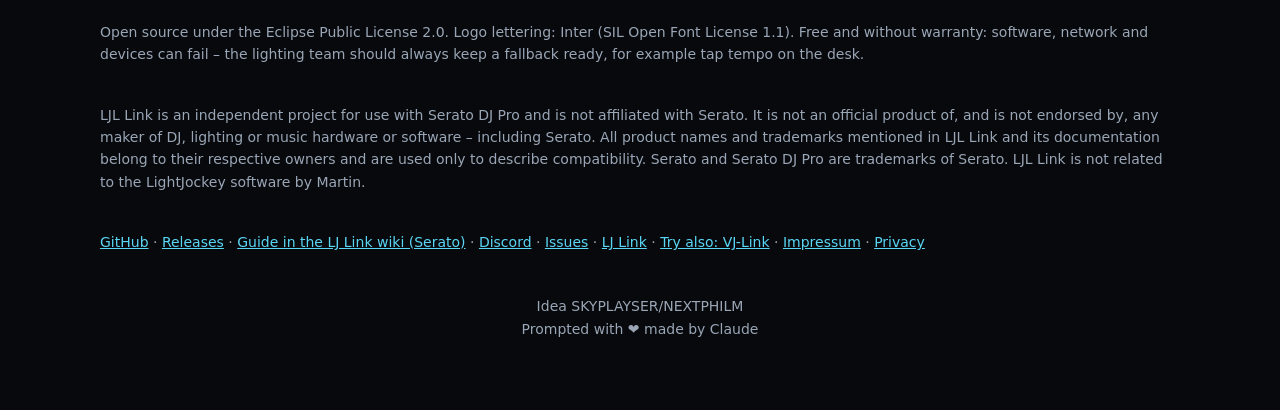
==== commit 91787bd0: "LJL Link 0.3.1: full name LJ LAN Link, clearer app texts - LJ LAN Link in the welcome screen, README" ====
--- a/site/index.html
+++ b/site/index.html
@@ -5,7 +5,7 @@
 <meta name="viewport" content="width=device-width, initial-scale=1">
 <!-- English source of the site. The build (.github/scripts/build_site.py) makes de/index.html from the data-de*
      attributes and writes the sitemap. Elements with data-de="…" must contain plain text only. -->
-<title data-de="LJL Link – Serato-Decks für die Lichtbooth (LJ Link, Alpha)">LJL Link – Serato decks for the lighting booth (LJ Link, alpha)</title>
+<title data-de="LJL Link (LJ LAN Link) – Serato-Decks für die Lichtbooth (Alpha)">LJL Link (LJ LAN Link) – Serato decks for the lighting booth (alpha)</title>
 <meta name="description" content="Free Mac app for DJs with Serato DJ Pro: runs from the club's USB stick and sends track, length, BPM, key, three-band waveforms and the running position of every deck to LJ Link in the lighting booth. Passive, track names only with the DJ's OK. Alpha." data-de-content="Kostenlose Mac-App für DJs mit Serato DJ Pro: läuft vom USB-Stick des Clubs und schickt Track, Länge, BPM, Tonart, Waveforms in drei Bändern und die laufende Position jedes Decks an LJ Link in der Lichtbooth. Passiv, Tracknamen nur mit OK des DJs. Alpha.">
 <meta name="robots" content="index, follow, max-image-preview:large, max-snippet:-1">
 <meta name="author" content="SKYPLAYSER / NEXTPHILM">
@@ -52,7 +52,7 @@
 <main class="wrap">
   <div class="hero">
     <img class="logo" src="images/logo.png" alt="LJL Link logo" width="116" height="116">
-    <h1><span class="kicker" data-de="LJL Link · Serato-Decks für die Lichtbooth">LJL Link · Serato decks for the lighting booth</span><span data-de="Deine Serato-Decks">Your Serato decks</span><br><span class="grad" data-de="in der Lichtbooth.">in the lighting booth.</span></h1>
+    <h1><span class="kicker" data-de="LJL Link · LJ LAN Link">LJL Link · LJ LAN Link</span><span data-de="Deine Serato-Decks">Your Serato decks</span><br><span class="grad" data-de="in der Lichtbooth.">in the lighting booth.</span></h1>
     <p class="tag" data-de="Eine kleine Mac-App für DJs: Sie läuft vom USB-Stick des Clubs und zeigt LJ Link bei der Lichttechnik, was auf deinen Decks liegt – mit Waveform, BPM, Tonart und laufender Position. Nichts installieren, nichts an deinem Setup ändern.">A small Mac app for DJs: it runs from the club's USB stick and shows LJ Link at the lighting desk what is on your decks – with waveform, BPM, key and running position. Nothing to install, nothing to change in your setup.</p>
     <div class="cta">
       <a class="btn primary" id="hero-download" href="#download" data-de="Alpha herunterladen">Download the alpha</a>
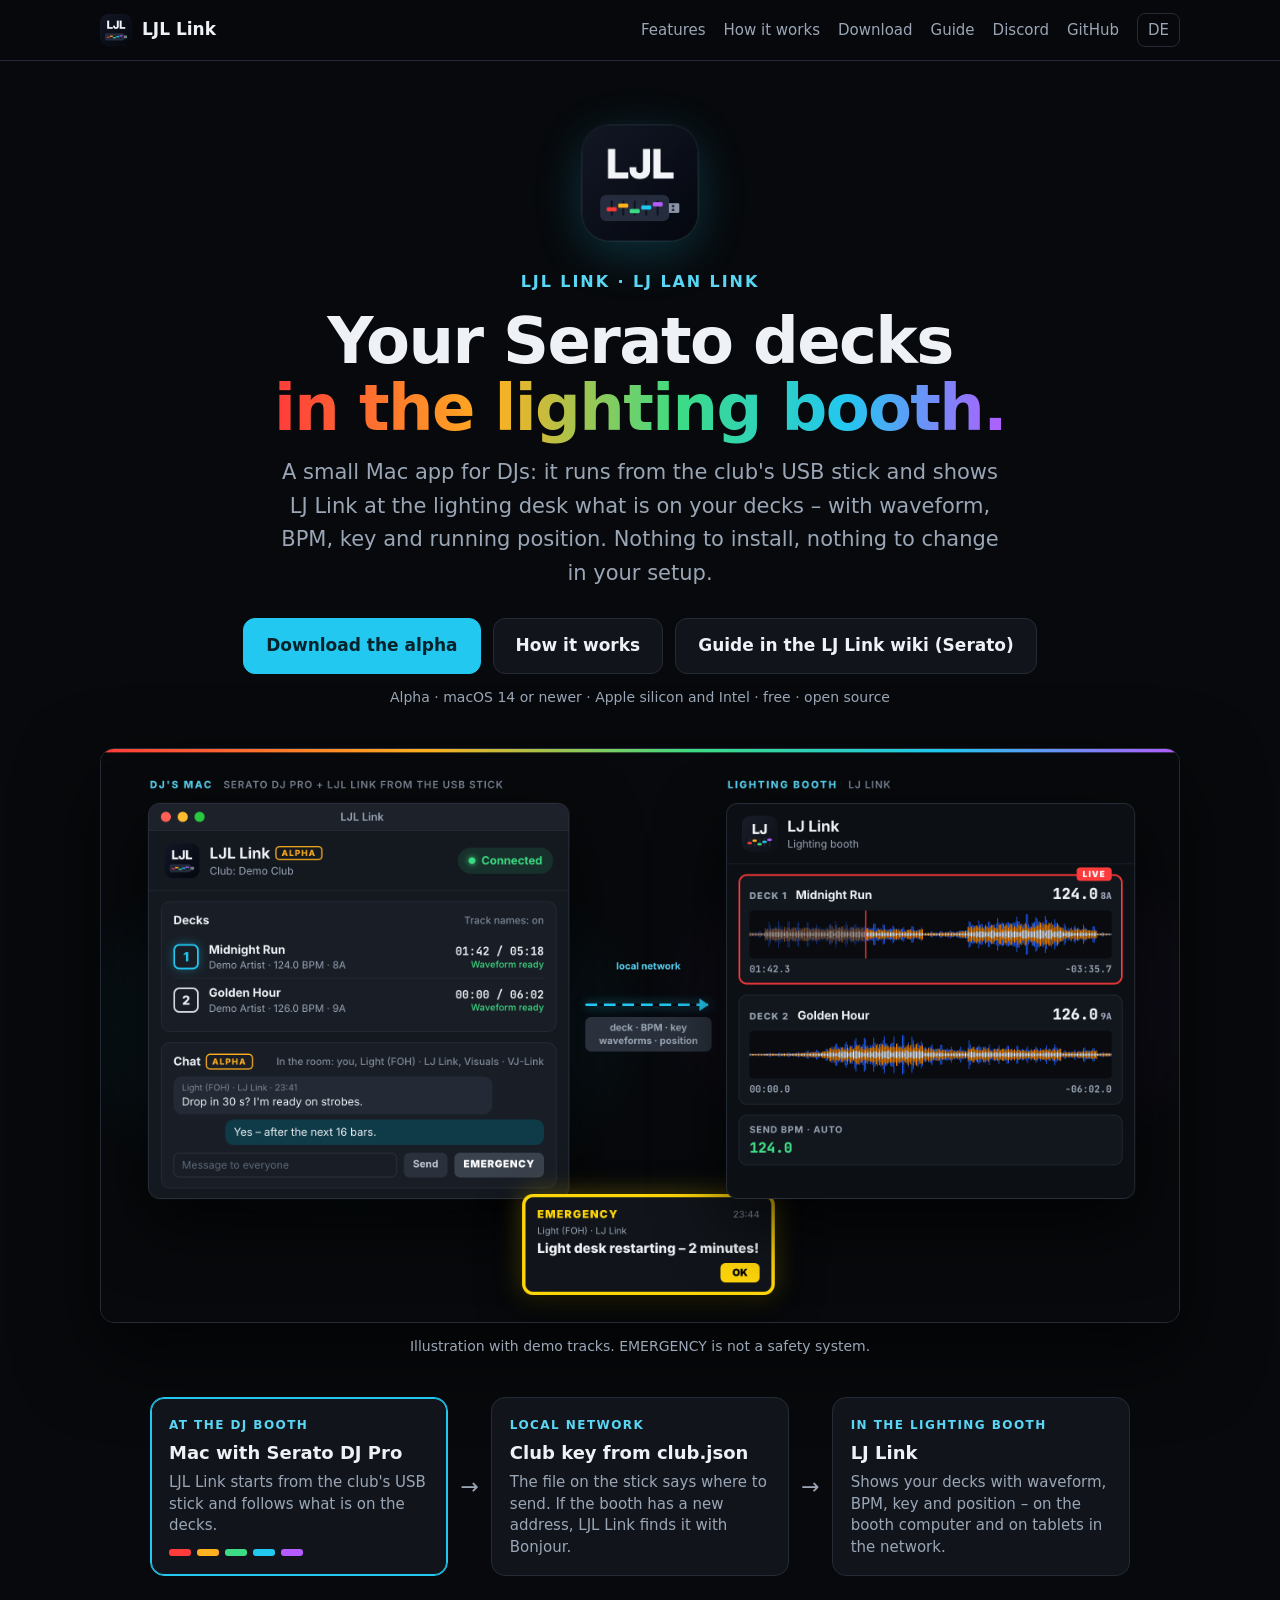
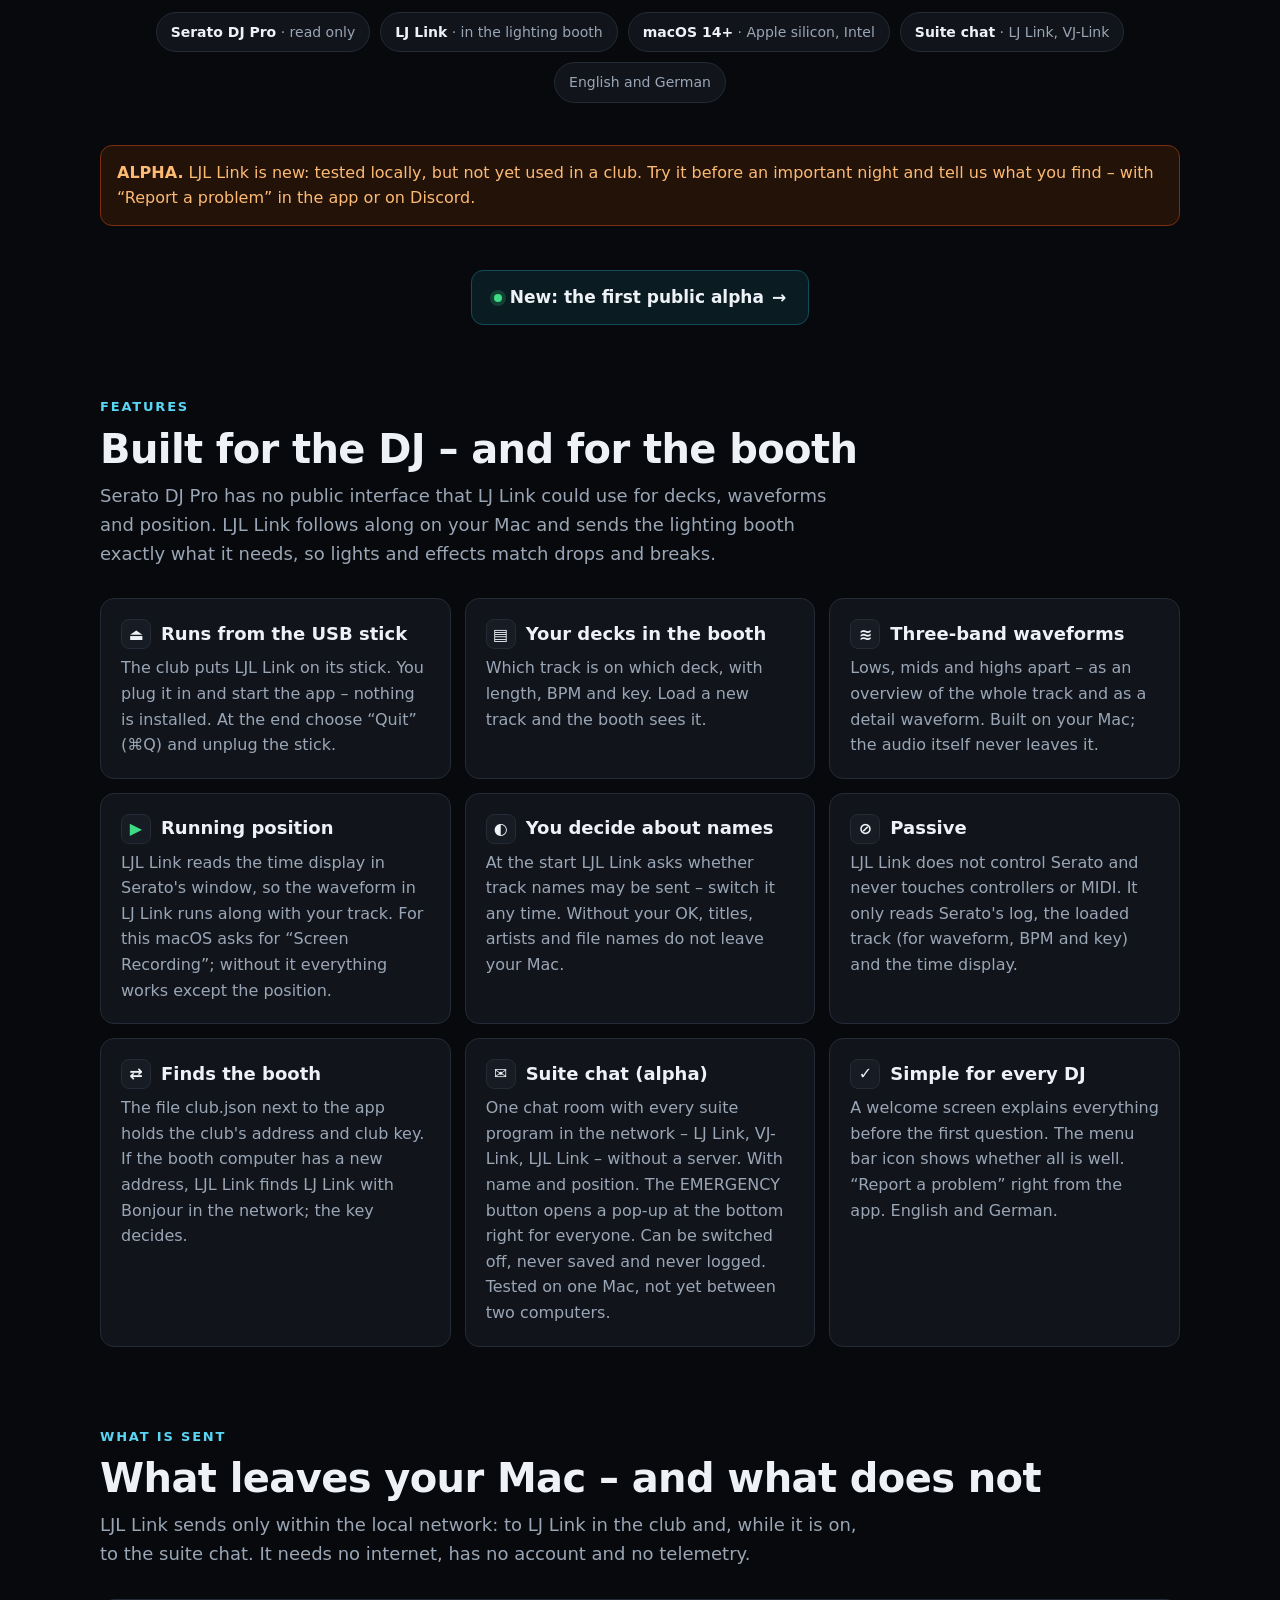
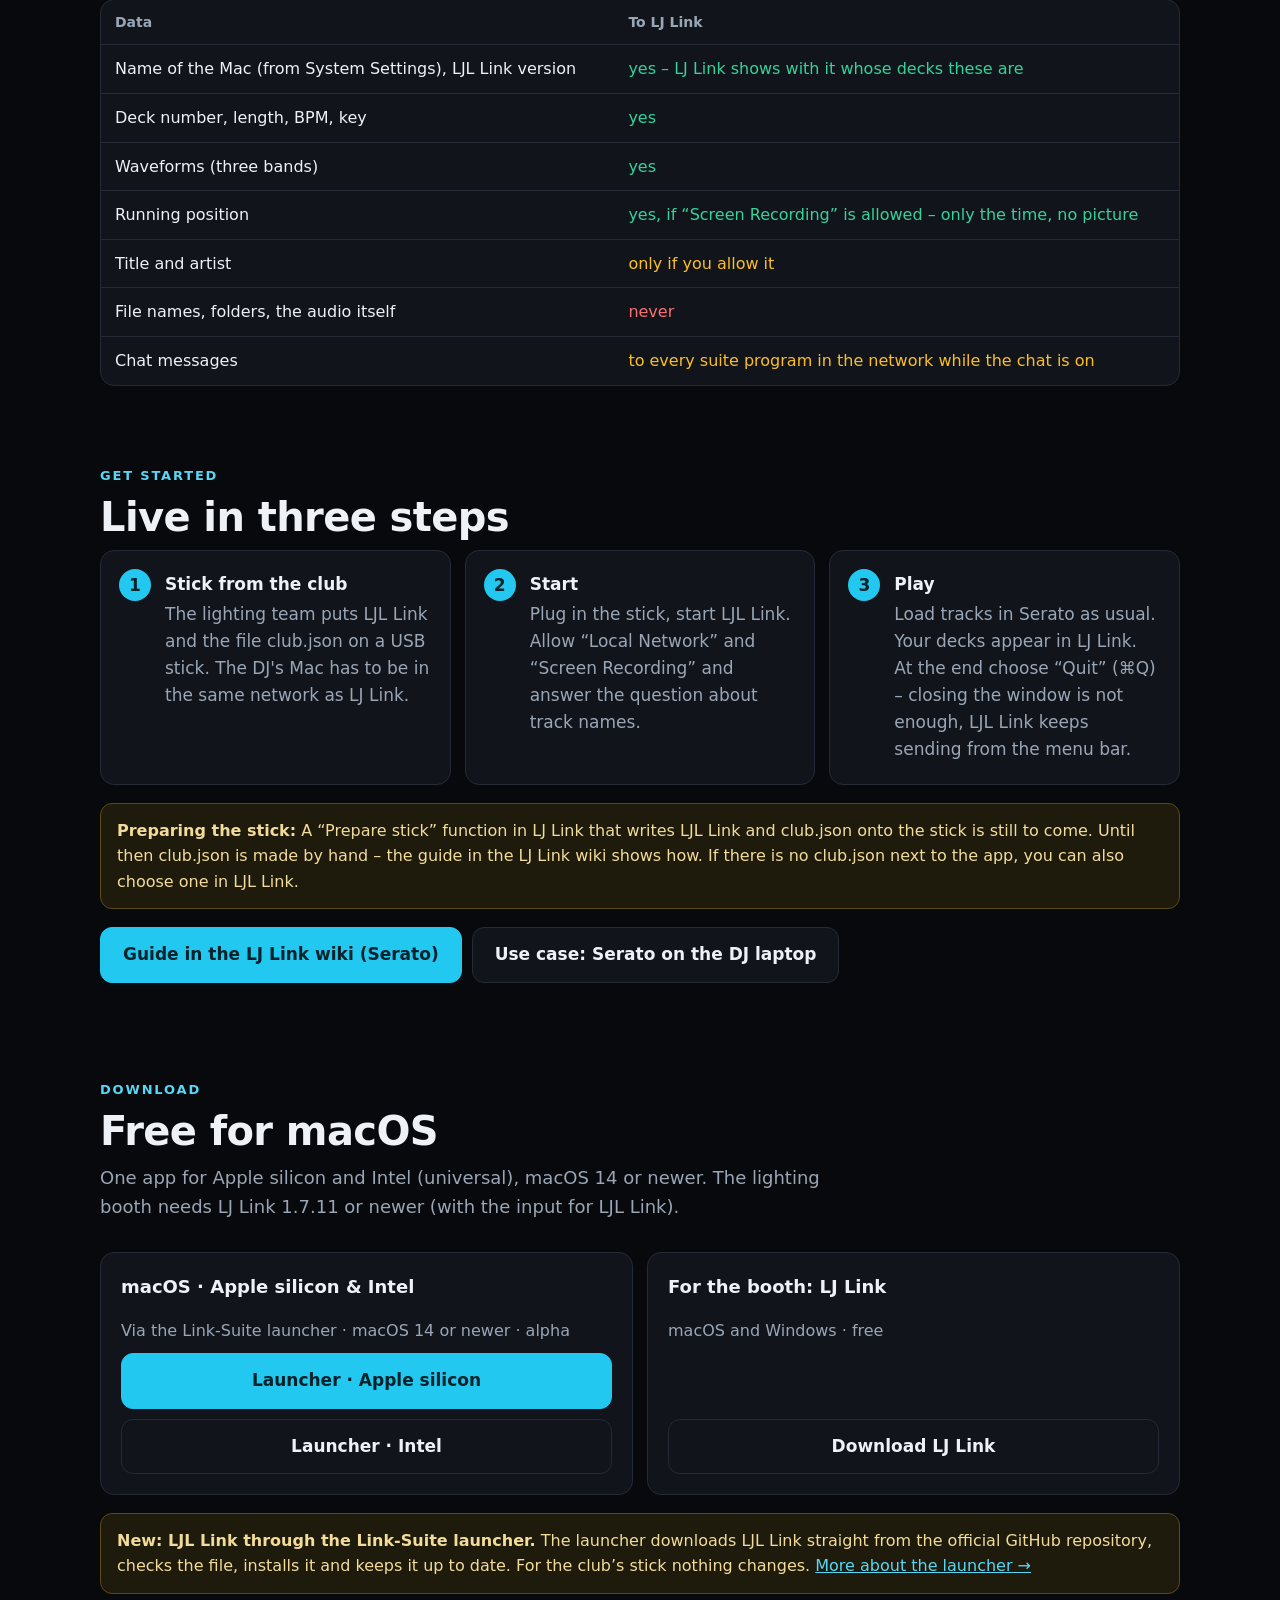
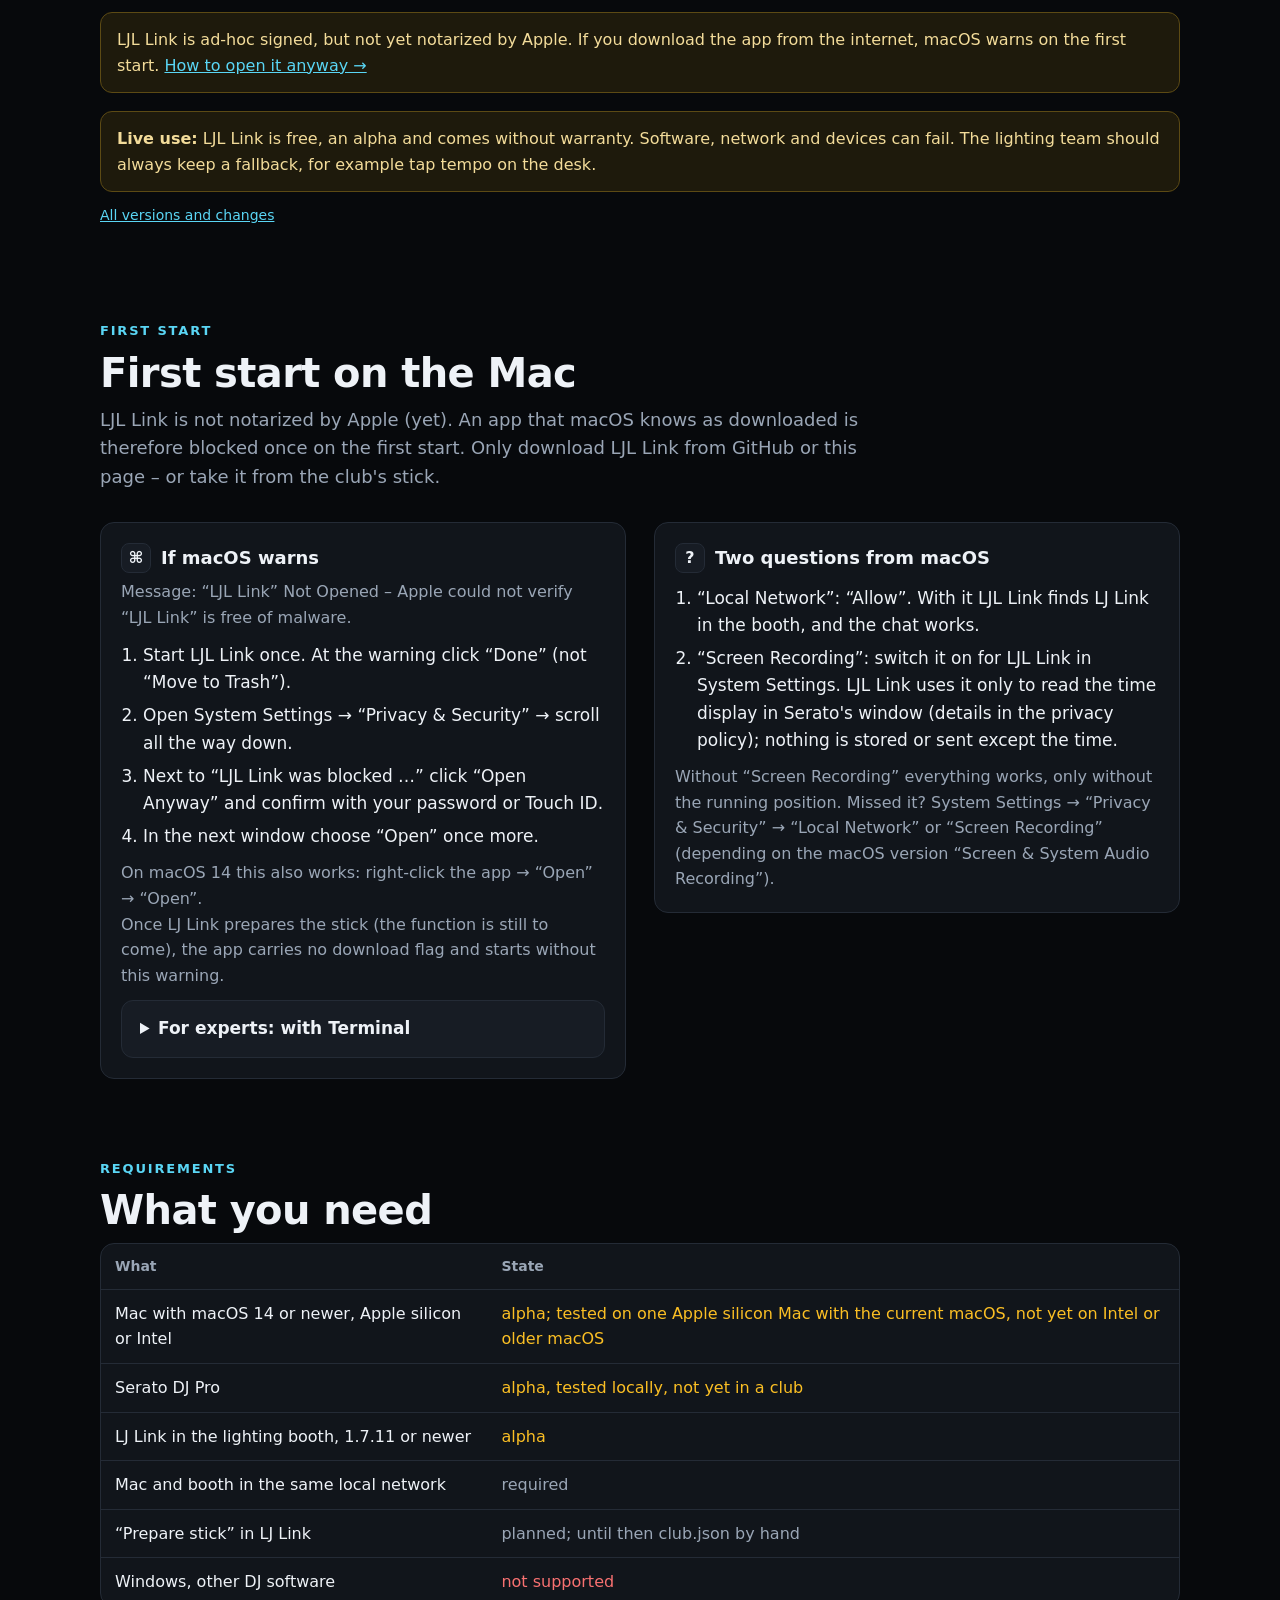
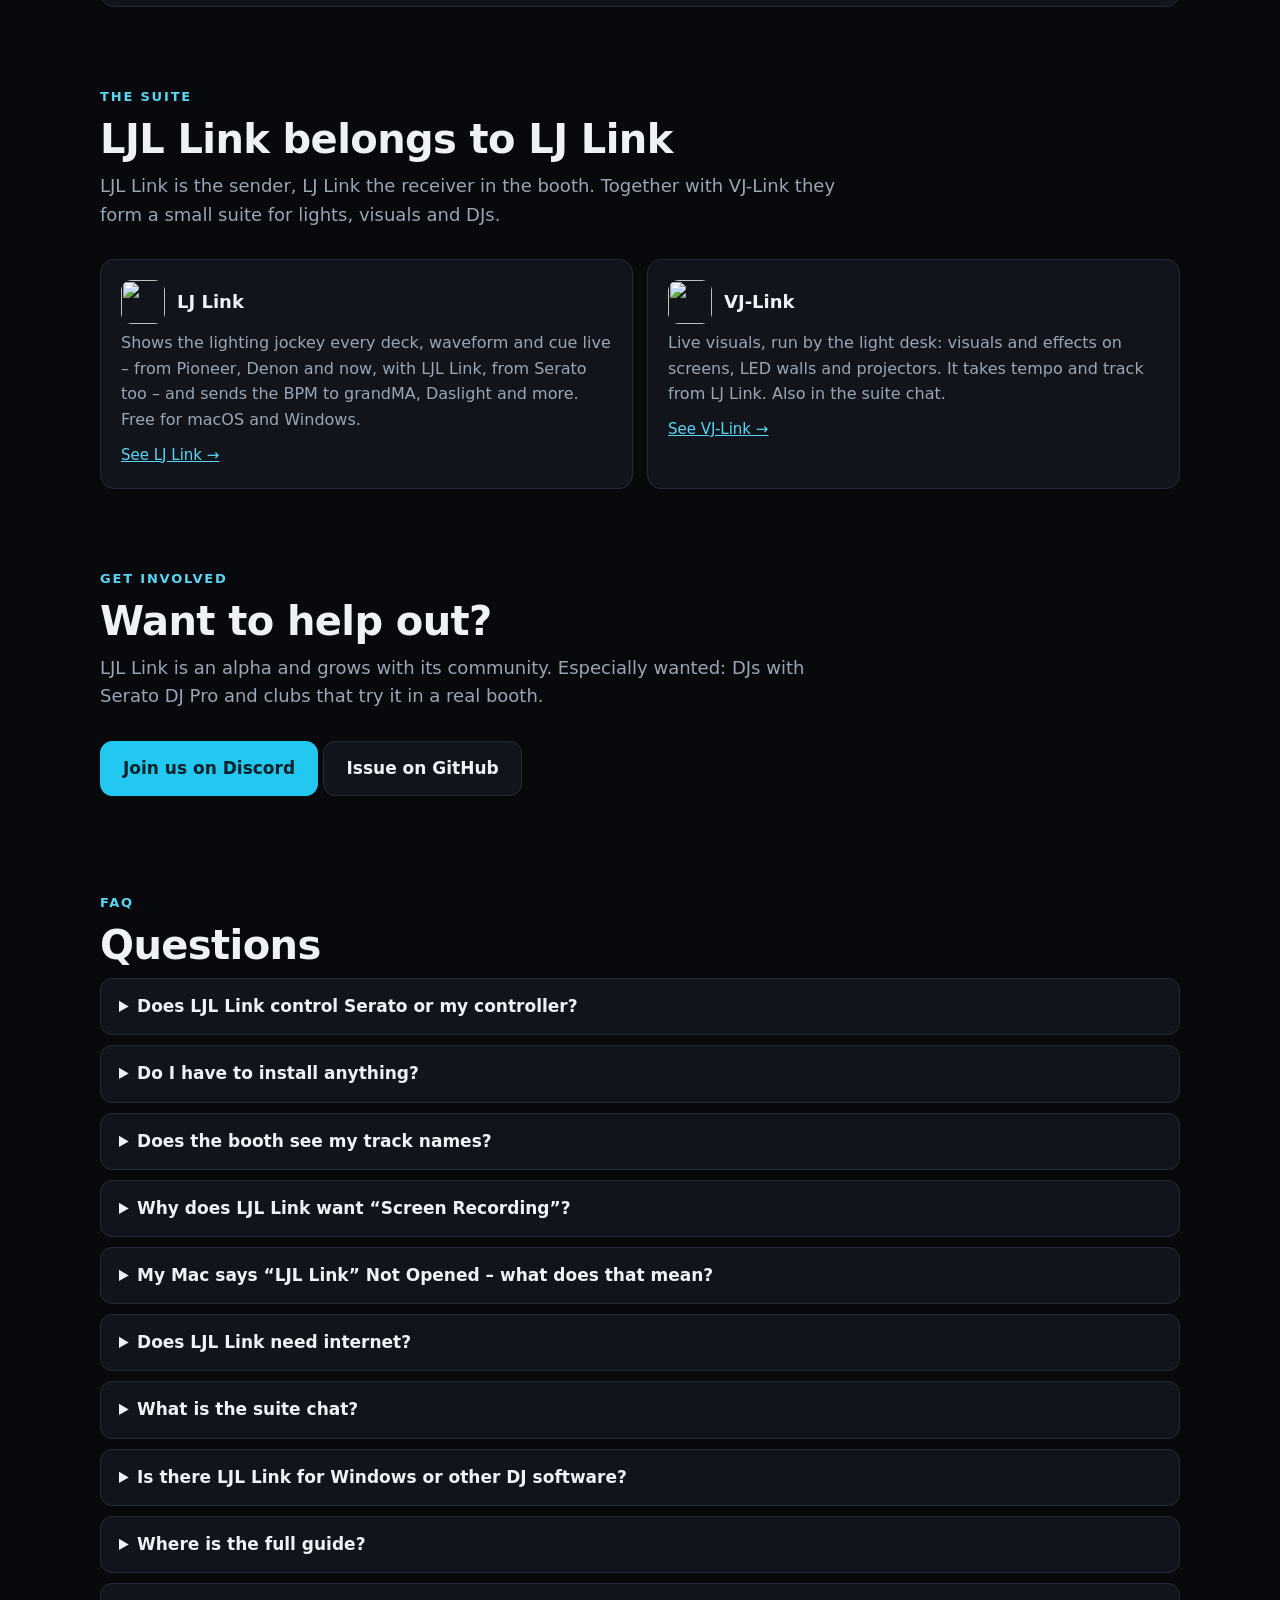
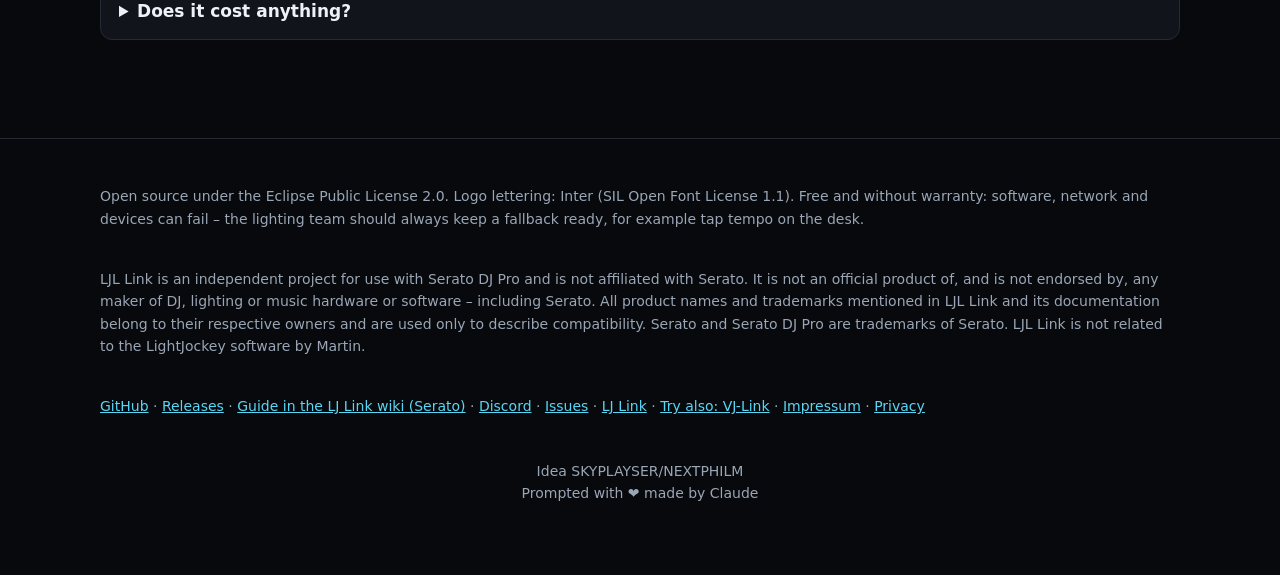
==== commit 6141afcd: "Download nur noch über den Link-Suite Launcher Startseite, Unterseiten, llms.txt und README bieten f" ====
--- a/site/index.html
+++ b/site/index.html
@@ -29,7 +29,7 @@
 <meta property="og:url" content="https://skyplayser.github.io/LJL-Link/" data-de-content="https://skyplayser.github.io/LJL-Link/de/">
 <meta name="twitter:card" content="summary_large_image">
 <meta name="twitter:image:alt" content="LJL Link logo: a USB stick with five colored faders. Serato decks to the lighting booth." data-de-content="Logo von LJL Link: ein USB-Stick mit fünf farbigen Fadern. Serato-Decks in die Lichtbooth.">
-<script type="application/ld+json">{"@context":"https://schema.org","@graph":[{"@type":"WebSite","@id":"https://skyplayser.github.io/LJL-Link/#website","name":"LJL Link","url":"https://skyplayser.github.io/LJL-Link/","inLanguage":["en","de"]},{"@type":"SoftwareApplication","@id":"https://skyplayser.github.io/LJL-Link/#app","name":"LJL Link","url":"https://skyplayser.github.io/LJL-Link/","applicationCategory":"MultimediaApplication","applicationSubCategory":"DJ and lighting software","operatingSystem":"macOS 14+","isAccessibleForFree":true,"offers":{"@type":"Offer","price":"0","priceCurrency":"EUR"},"downloadUrl":"https://github.com/skyplayser/LJL-Link/releases/latest","image":"https://skyplayser.github.io/LJL-Link/images/logo.png","license":"https://www.eclipse.org/legal/epl-2.0/","author":{"@type":"Organization","name":"NEXTPHILM","url":"https://github.com/skyplayser"},"sameAs":["https://github.com/skyplayser/LJL-Link"],"isRelatedTo":{"@type":"SoftwareApplication","name":"LJ Link","url":"https://skyplayser.github.io/LJ-Link/"}}]}</script>
+<script type="application/ld+json">{"@context":"https://schema.org","@graph":[{"@type":"WebSite","@id":"https://skyplayser.github.io/LJL-Link/#website","name":"LJL Link","url":"https://skyplayser.github.io/LJL-Link/","inLanguage":["en","de"]},{"@type":"SoftwareApplication","@id":"https://skyplayser.github.io/LJL-Link/#app","name":"LJL Link","url":"https://skyplayser.github.io/LJL-Link/","applicationCategory":"MultimediaApplication","applicationSubCategory":"DJ and lighting software","operatingSystem":"macOS 14+","isAccessibleForFree":true,"offers":{"@type":"Offer","price":"0","priceCurrency":"EUR"},"downloadUrl":"https://github.com/skyplayser/Link-Suite/releases/latest","image":"https://skyplayser.github.io/LJL-Link/images/logo.png","license":"https://www.eclipse.org/legal/epl-2.0/","author":{"@type":"Organization","name":"NEXTPHILM","url":"https://github.com/skyplayser"},"sameAs":["https://github.com/skyplayser/LJL-Link"],"isRelatedTo":{"@type":"SoftwareApplication","name":"LJ Link","url":"https://skyplayser.github.io/LJ-Link/"}}]}</script>
 <link rel="stylesheet" href="style.css">
 </head>
 <body>
@@ -137,9 +137,10 @@
     <h2 data-de="Kostenlos für macOS">Free for macOS</h2>
     <p class="lead"><span data-de="Eine App für Apple silicon und Intel (Universal), ab macOS 14. In der Lichtbooth braucht es LJ Link ab Version 1.7.11 (mit dem Eingang für LJL Link).">One app for Apple silicon and Intel (universal), macOS 14 or newer. The lighting booth needs LJ Link 1.7.11 or newer (with the input for LJL Link).</span> <span id="dl-version"></span></p>
     <div class="dl">
-      <div class="card" data-os="mac"><h3>macOS · Apple silicon &amp; Intel</h3><p data-de="macOS 14 Sonoma oder neuer · Alpha">macOS 14 Sonoma or newer · alpha</p><a class="btn primary" href="https://github.com/skyplayser/LJL-Link/releases/latest" data-de="Zur aktuellen Version">Latest release</a></div>
+      <div class="card" data-os="mac"><h3>macOS · Apple silicon &amp; Intel</h3><p data-de="Über den Link-Suite Launcher · macOS 14 oder neuer · Alpha">Via the Link-Suite launcher · macOS 14 or newer · alpha</p><a class="btn primary" href="https://github.com/skyplayser/Link-Suite/releases/latest/download/Link-Suite-macos-arm64.dmg">Launcher · Apple silicon</a> <a class="btn" href="https://github.com/skyplayser/Link-Suite/releases/latest/download/Link-Suite-macos-intel.dmg">Launcher · Intel</a></div>
       <div class="card"><h3 data-de="Für die Booth: LJ Link">For the booth: LJ Link</h3><p data-de="macOS und Windows · kostenlos">macOS and Windows · free</p><a class="btn" href="https://skyplayser.github.io/LJ-Link/#download" data-de-href="https://skyplayser.github.io/LJ-Link/de/#download" data-de="LJ Link herunterladen">Download LJ Link</a></div>
     </div>
+    <div class="note"><b data-de="Neu: LJL Link über den Link-Suite Launcher.">New: LJL Link through the Link-Suite launcher.</b> <span data-de="Der Launcher lädt LJL Link direkt aus dem offiziellen GitHub-Repo, prüft die Datei, installiert sie und hält sie aktuell. Für den Stick des Clubs bleibt alles wie bisher.">The launcher downloads LJL Link straight from the official GitHub repository, checks the file, installs it and keeps it up to date. For the club’s stick nothing changes.</span> <a href="https://skyplayser.github.io/Link-Suite/" data-de="Mehr zum Launcher →">More about the launcher →</a></div>
     <div class="note"><span data-de="LJL Link ist ad-hoc signiert, aber noch nicht bei Apple notarisiert. Lädst du die App aus dem Internet, warnt macOS beim ersten Start.">LJL Link is ad-hoc signed, but not yet notarized by Apple. If you download the app from the internet, macOS warns on the first start.</span> <a href="#install" data-de="So öffnest du sie trotzdem →">How to open it anyway →</a></div>
     <div class="note"><b data-de="Im Live-Betrieb:">Live use:</b> <span data-de="LJL Link ist kostenlos, eine Alpha und ohne Gewähr. Software, Netzwerk und Geräte können ausfallen. Die Lichttechnik sollte immer einen Ausweg haben, zum Beispiel Tap-Tempo am Pult.">LJL Link is free, an alpha and comes without warranty. Software, network and devices can fail. The lighting team should always keep a fallback, for example tap tempo on the desk.</span></div>
     <p class="meta"><a href="https://github.com/skyplayser/LJL-Link/releases" data-de="Alle Versionen und Änderungen">All versions and changes</a></p>
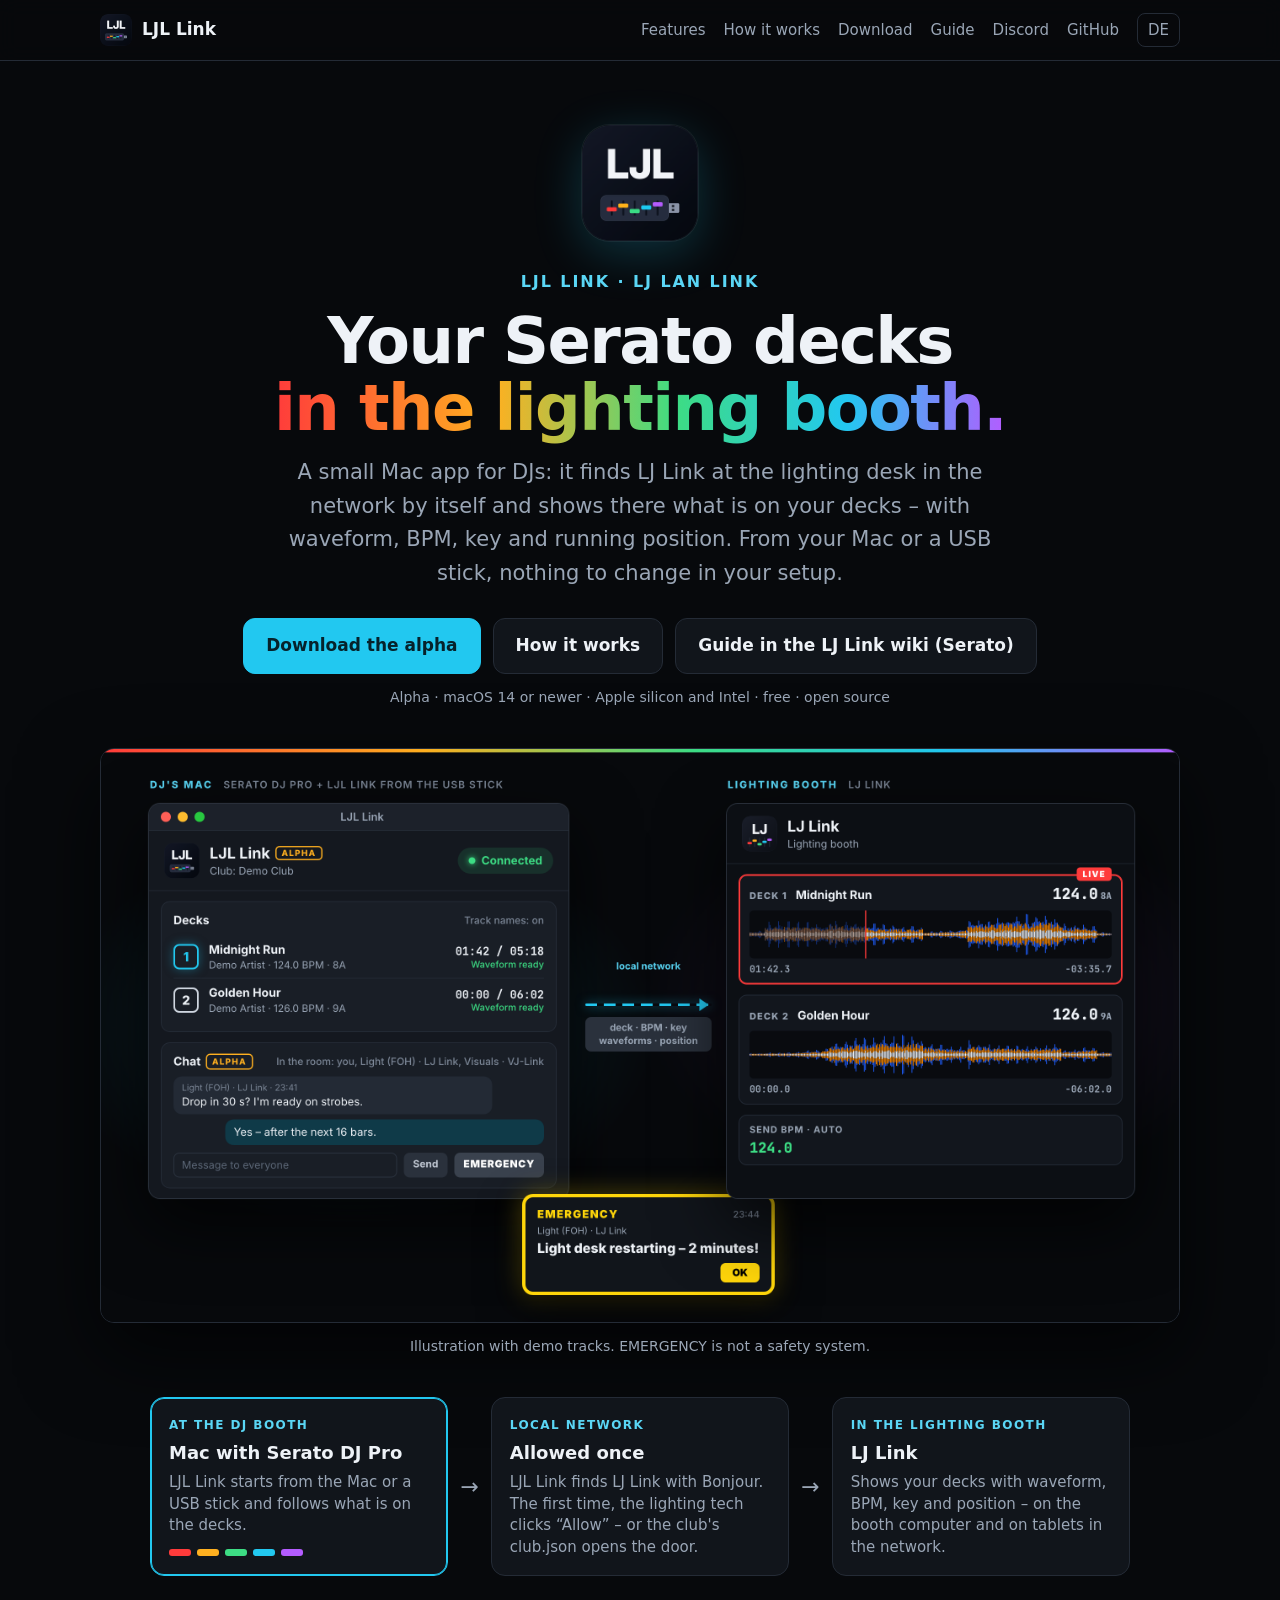
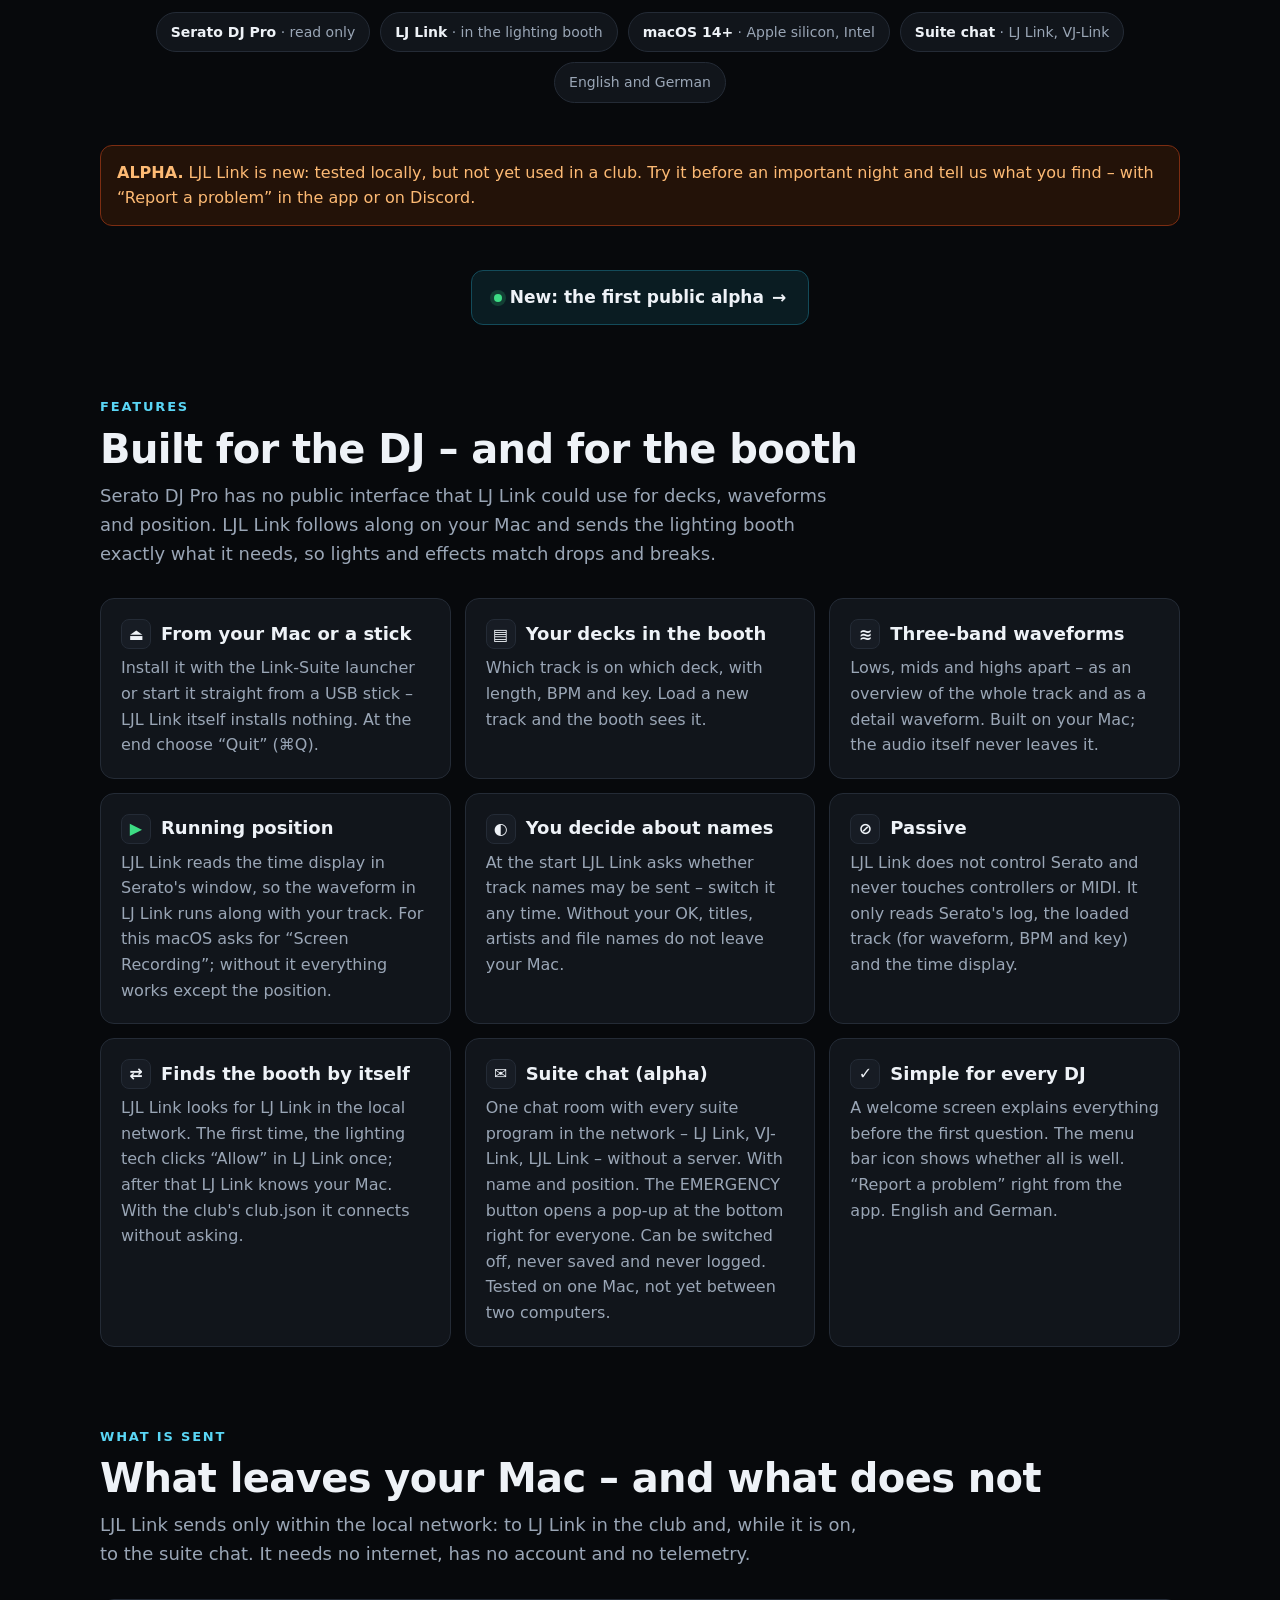
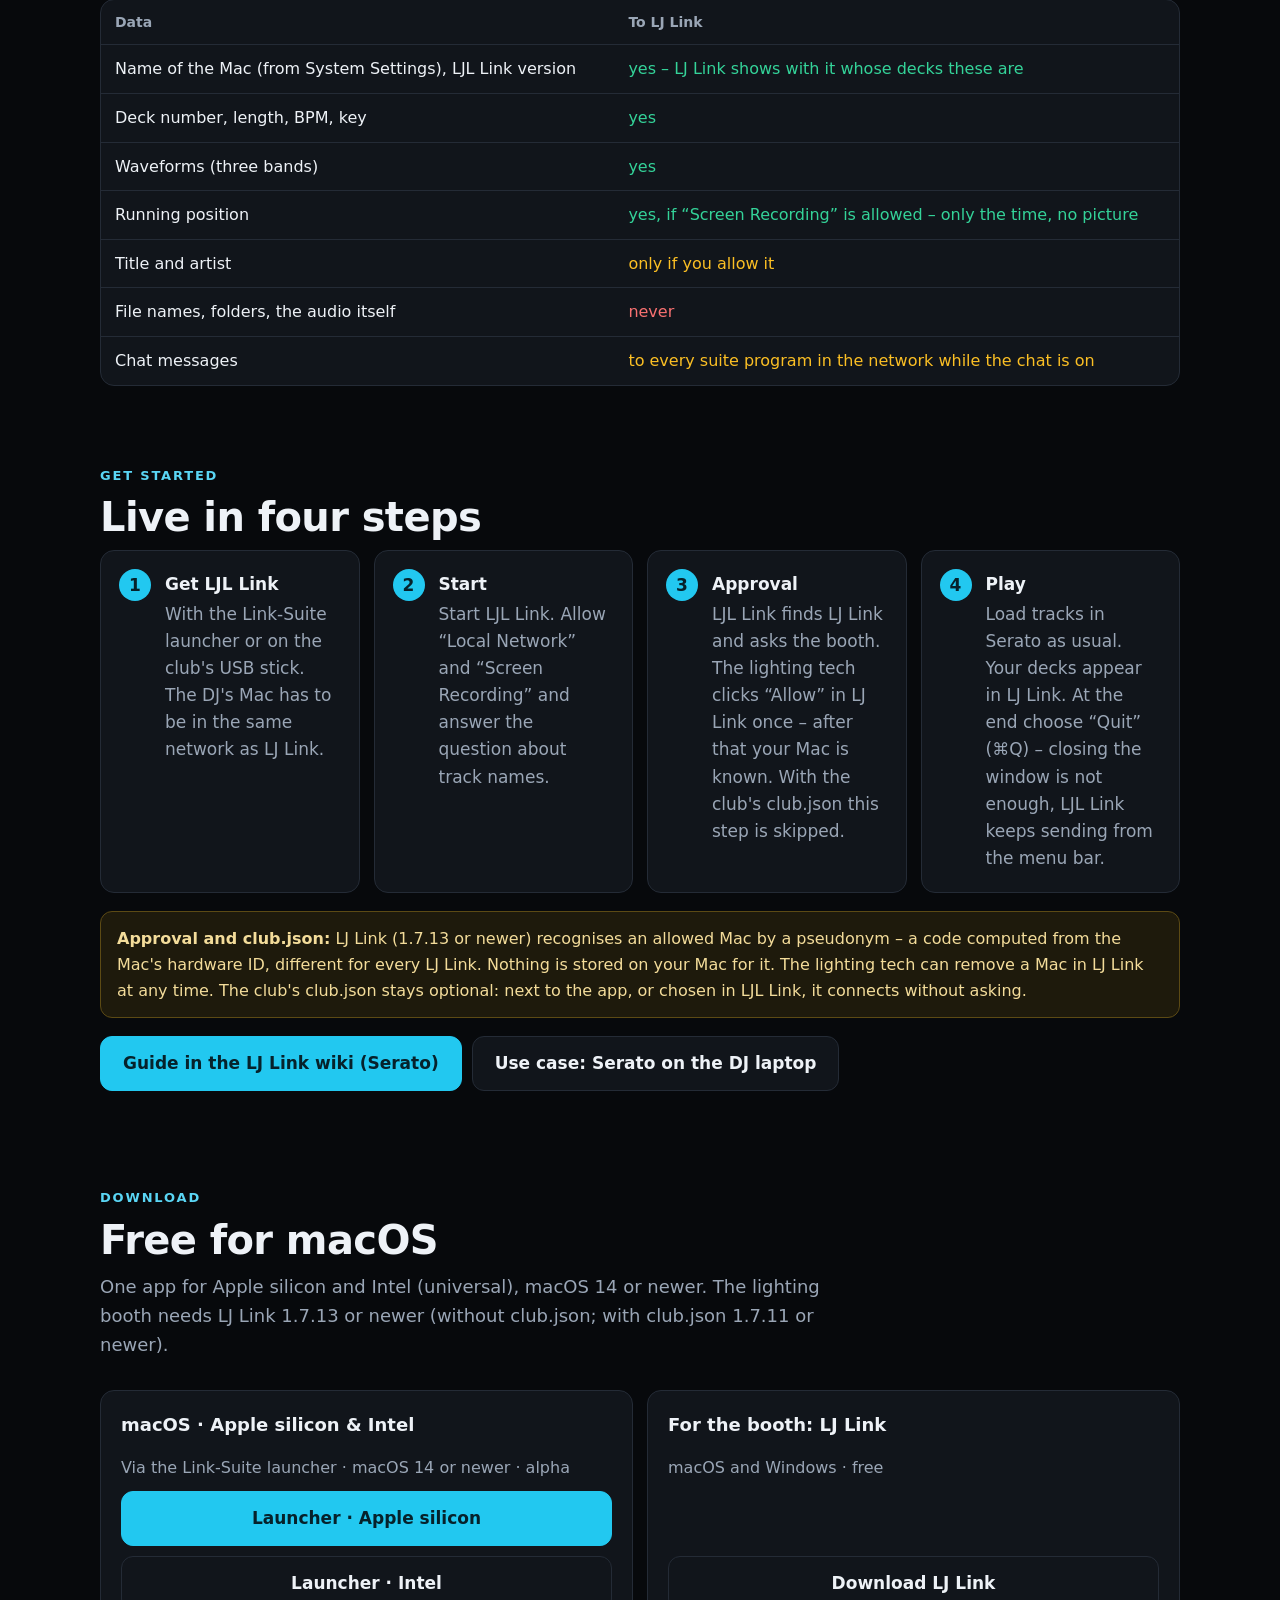
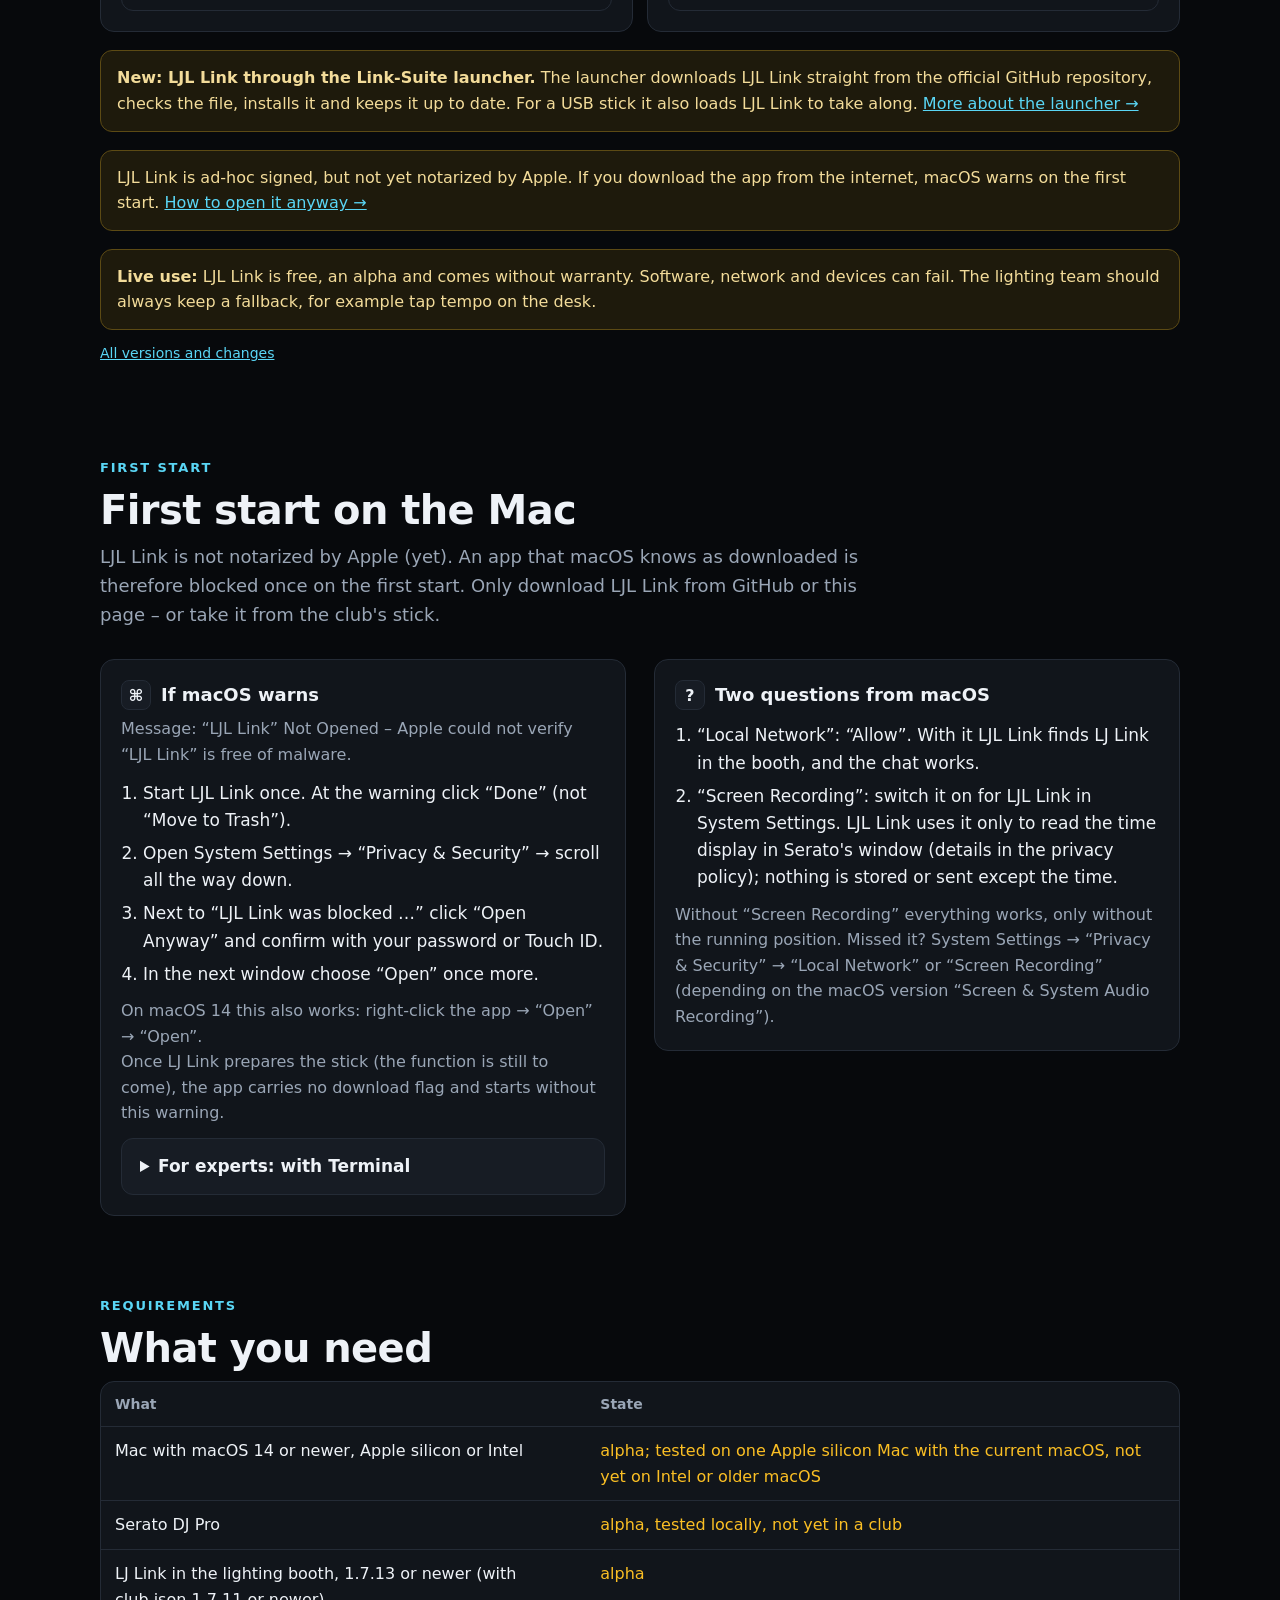
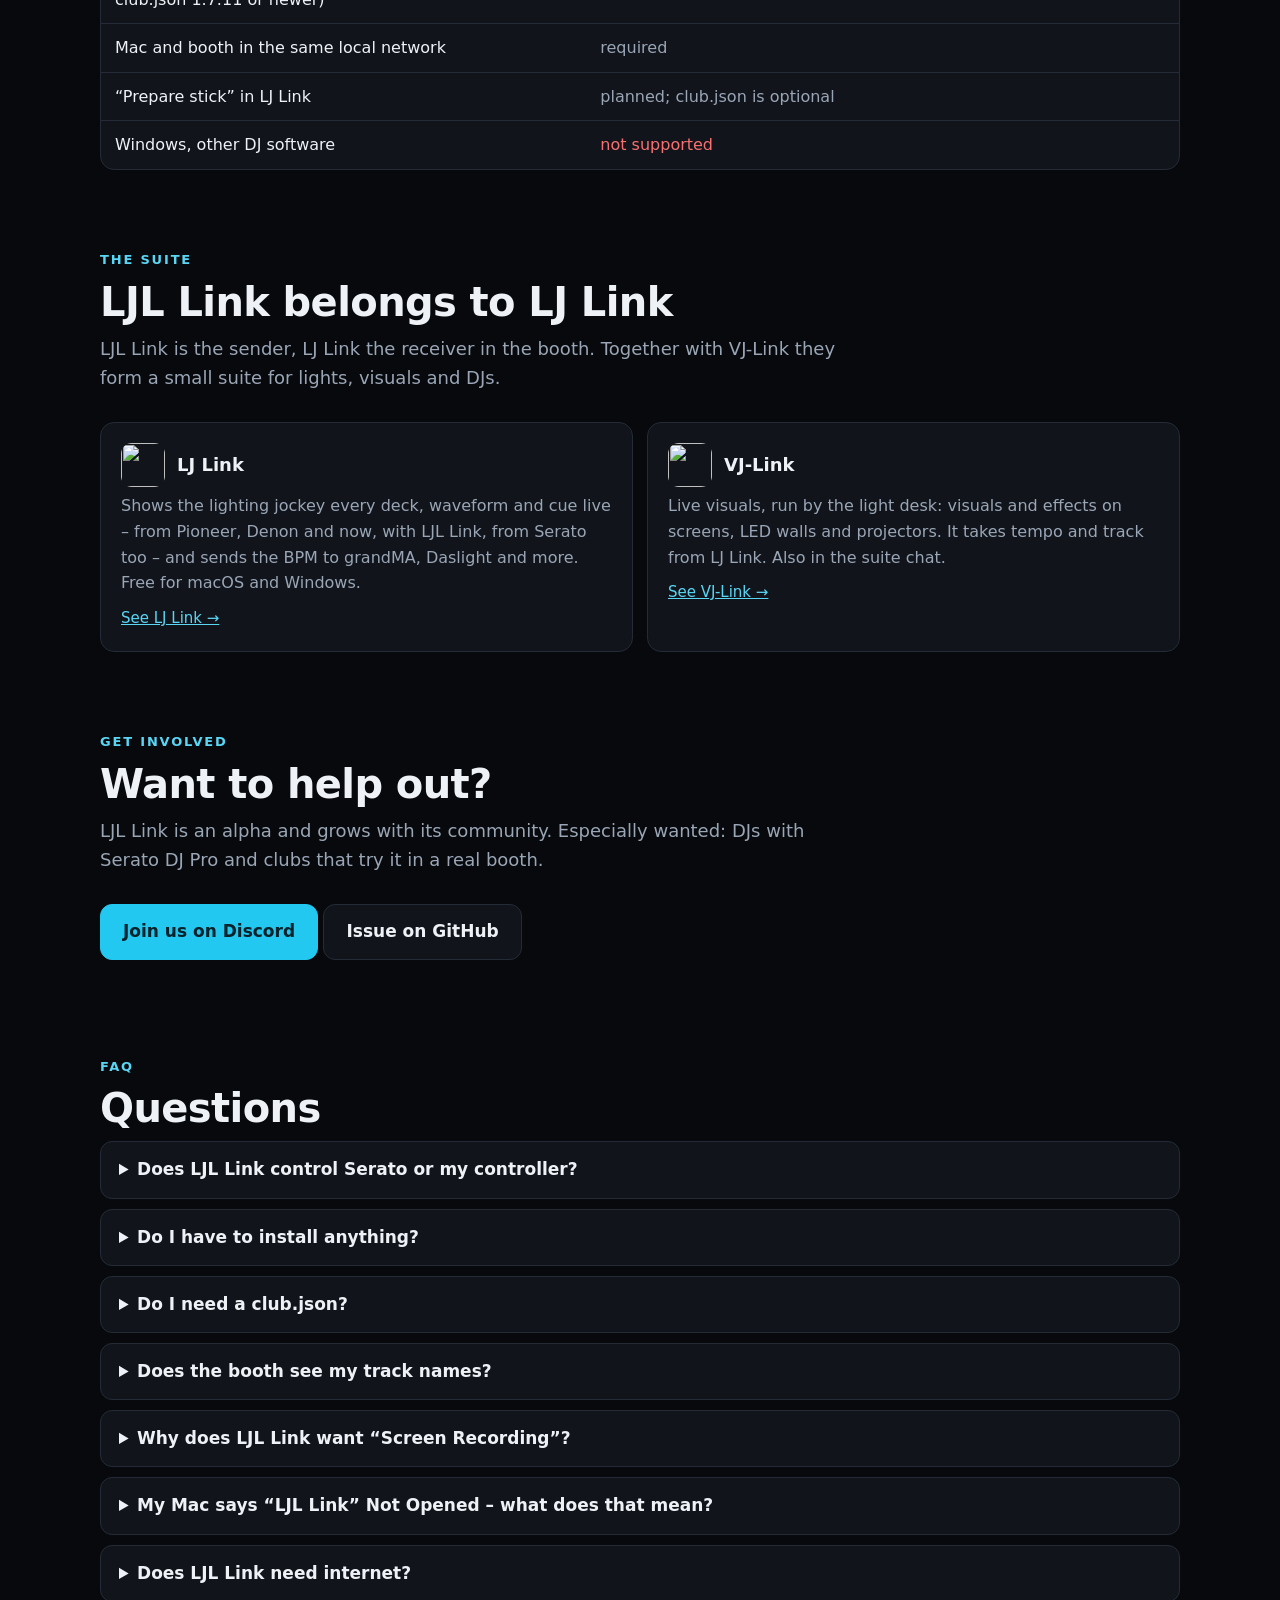
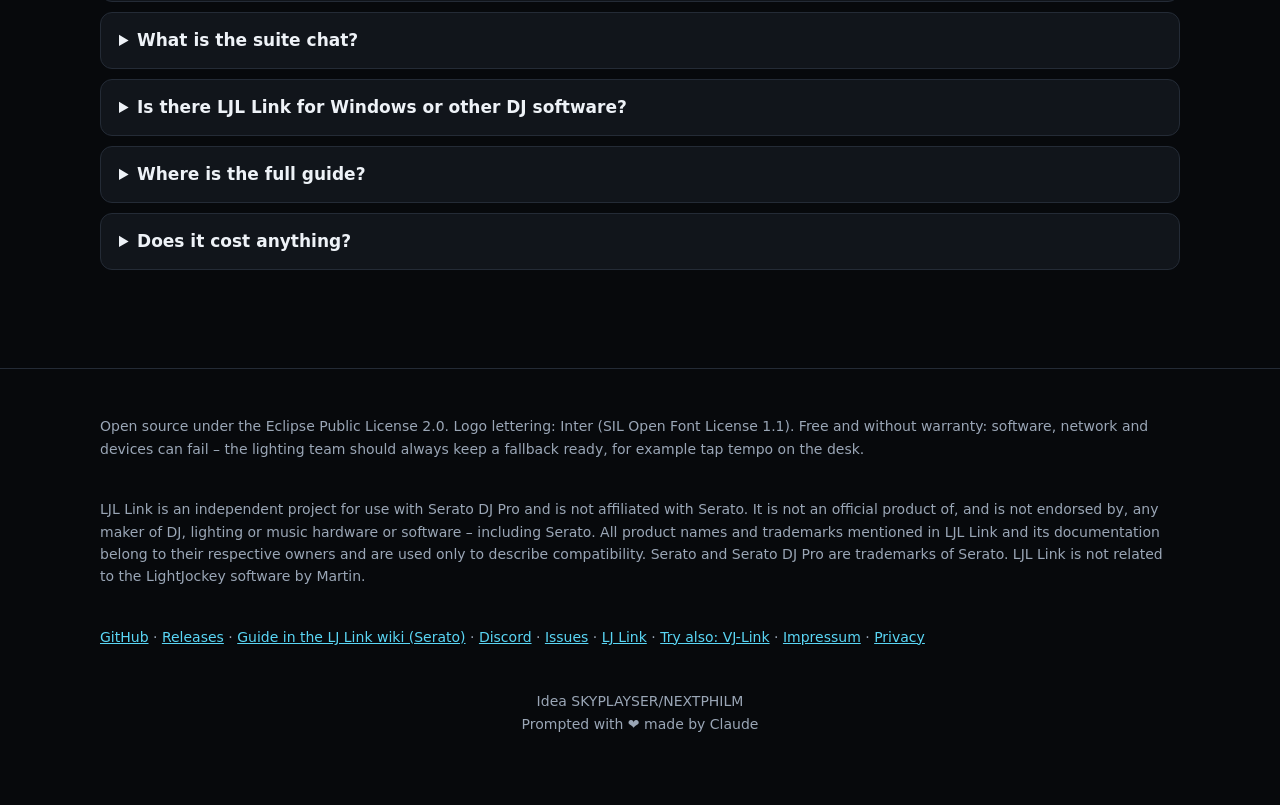
==== commit 14338453: "LJL Link 0.4.0: finds the booth by itself, approval without club.json Without club.json LJL Link fin" ====
--- a/site/index.html
+++ b/site/index.html
@@ -6,7 +6,7 @@
 <!-- English source of the site. The build (.github/scripts/build_site.py) makes de/index.html from the data-de*
      attributes and writes the sitemap. Elements with data-de="…" must contain plain text only. -->
 <title data-de="LJL Link (LJ LAN Link) – Serato-Decks für die Lichtbooth (Alpha)">LJL Link (LJ LAN Link) – Serato decks for the lighting booth (alpha)</title>
-<meta name="description" content="Free Mac app for DJs with Serato DJ Pro: runs from the club's USB stick and sends track, length, BPM, key, three-band waveforms and the running position of every deck to LJ Link in the lighting booth. Passive, track names only with the DJ's OK. Alpha." data-de-content="Kostenlose Mac-App für DJs mit Serato DJ Pro: läuft vom USB-Stick des Clubs und schickt Track, Länge, BPM, Tonart, Waveforms in drei Bändern und die laufende Position jedes Decks an LJ Link in der Lichtbooth. Passiv, Tracknamen nur mit OK des DJs. Alpha.">
+<meta name="description" content="Free Mac app for DJs with Serato DJ Pro: finds LJ Link in the network by itself and sends track, length, BPM, key, three-band waveforms and the running position of every deck to LJ Link in the lighting booth. Passive, track names only with the DJ's OK. Alpha." data-de-content="Kostenlose Mac-App für DJs mit Serato DJ Pro: findet LJ Link im Netzwerk selbst und schickt Track, Länge, BPM, Tonart, Waveforms in drei Bändern und die laufende Position jedes Decks an LJ Link in der Lichtbooth. Passiv, Tracknamen nur mit OK des DJs. Alpha.">
 <meta name="robots" content="index, follow, max-image-preview:large, max-snippet:-1">
 <meta name="author" content="SKYPLAYSER / NEXTPHILM">
 <link rel="canonical" href="https://skyplayser.github.io/LJL-Link/" data-de-href="https://skyplayser.github.io/LJL-Link/de/">
@@ -21,7 +21,7 @@
 <meta property="og:locale" content="en_US" data-de-content="de_DE">
 <meta property="og:locale:alternate" content="de_DE" data-de-content="en_US">
 <meta property="og:title" content="LJL Link – your Serato decks in the lighting booth" data-de-content="LJL Link – deine Serato-Decks in der Lichtbooth">
-<meta property="og:description" content="From the club's USB stick to LJ Link: track, BPM, key, waveforms and position of every Serato deck. Nothing to install, passive, free. Alpha for macOS." data-de-content="Vom USB-Stick des Clubs zu LJ Link: Track, BPM, Tonart, Waveforms und Position jedes Serato-Decks. Nichts installieren, passiv, kostenlos. Alpha für macOS.">
+<meta property="og:description" content="From your Mac or the club's USB stick to LJ Link: track, BPM, key, waveforms and position of every Serato deck. Finds the booth by itself, passive, free. Alpha for macOS." data-de-content="Von deinem Mac oder dem USB-Stick des Clubs zu LJ Link: Track, BPM, Tonart, Waveforms und Position jedes Serato-Decks. Findet die Booth selbst, passiv, kostenlos. Alpha für macOS.">
 <meta property="og:image" content="https://skyplayser.github.io/LJL-Link/images/og.png">
 <meta property="og:image:width" content="1200">
 <meta property="og:image:height" content="630">
@@ -53,7 +53,7 @@
   <div class="hero">
     <img class="logo" src="images/logo.png" alt="LJL Link logo" width="116" height="116">
     <h1><span class="kicker" data-de="LJL Link · LJ LAN Link">LJL Link · LJ LAN Link</span><span data-de="Deine Serato-Decks">Your Serato decks</span><br><span class="grad" data-de="in der Lichtbooth.">in the lighting booth.</span></h1>
-    <p class="tag" data-de="Eine kleine Mac-App für DJs: Sie läuft vom USB-Stick des Clubs und zeigt LJ Link bei der Lichttechnik, was auf deinen Decks liegt – mit Waveform, BPM, Tonart und laufender Position. Nichts installieren, nichts an deinem Setup ändern.">A small Mac app for DJs: it runs from the club's USB stick and shows LJ Link at the lighting desk what is on your decks – with waveform, BPM, key and running position. Nothing to install, nothing to change in your setup.</p>
+    <p class="tag" data-de="Eine kleine Mac-App für DJs: Sie findet LJ Link bei der Lichttechnik selbst im Netzwerk und zeigt dort, was auf deinen Decks liegt – mit Waveform, BPM, Tonart und laufender Position. Vom Mac oder vom USB-Stick, nichts an deinem Setup ändern.">A small Mac app for DJs: it finds LJ Link at the lighting desk in the network by itself and shows there what is on your decks – with waveform, BPM, key and running position. From your Mac or a USB stick, nothing to change in your setup.</p>
     <div class="cta">
       <a class="btn primary" id="hero-download" href="#download" data-de="Alpha herunterladen">Download the alpha</a>
       <a class="btn" href="#start" data-de="So funktioniert's">How it works</a>
@@ -65,9 +65,9 @@
     <p class="meta" data-de="Illustration mit Demo-Tracks. EMERGENCY ist keine Sicherheitstechnik.">Illustration with demo tracks. EMERGENCY is not a safety system.</p>
 
     <div class="flow" role="img" aria-label="DJ Mac with Serato DJ Pro and LJL Link, over the local network to LJ Link in the lighting booth" data-de-aria-label="DJ-Mac mit Serato DJ Pro und LJL Link, über das lokale Netzwerk zu LJ Link in der Lichtbooth">
-      <div class="node me"><small data-de="Am DJ-Pult">At the DJ booth</small><b data-de="Mac mit Serato DJ Pro">Mac with Serato DJ Pro</b><span data-de="LJL Link startet vom USB-Stick des Clubs und liest mit, was auf den Decks liegt.">LJL Link starts from the club's USB stick and follows what is on the decks.</span><div class="rail" aria-hidden="true"><i style="background:#ff3b3b"></i><i style="background:#ffb020"></i><i style="background:#3ddc84"></i><i style="background:#22c8f0"></i><i style="background:#b45cff"></i></div></div>
+      <div class="node me"><small data-de="Am DJ-Pult">At the DJ booth</small><b data-de="Mac mit Serato DJ Pro">Mac with Serato DJ Pro</b><span data-de="LJL Link startet vom Mac oder vom USB-Stick und liest mit, was auf den Decks liegt.">LJL Link starts from the Mac or a USB stick and follows what is on the decks.</span><div class="rail" aria-hidden="true"><i style="background:#ff3b3b"></i><i style="background:#ffb020"></i><i style="background:#3ddc84"></i><i style="background:#22c8f0"></i><i style="background:#b45cff"></i></div></div>
       <div class="arrow" aria-hidden="true">→</div>
-      <div class="node"><small data-de="Lokales Netzwerk">Local network</small><b data-de="Club-Schlüssel aus club.json">Club key from club.json</b><span data-de="Die Datei auf dem Stick sagt, wohin gesendet wird. Hat die Booth eine neue Adresse, findet LJL Link sie per Bonjour.">The file on the stick says where to send. If the booth has a new address, LJL Link finds it with Bonjour.</span></div>
+      <div class="node"><small data-de="Lokales Netzwerk">Local network</small><b data-de="Einmal erlauben">Allowed once</b><span data-de="LJL Link findet LJ Link per Bonjour. Beim ersten Mal klickt die Lichttechnik „Erlauben“ – oder die club.json des Clubs öffnet die Tür.">LJL Link finds LJ Link with Bonjour. The first time, the lighting tech clicks “Allow” – or the club's club.json opens the door.</span></div>
       <div class="arrow" aria-hidden="true">→</div>
       <div class="node"><small data-de="In der Lichtbooth">In the lighting booth</small><b>LJ Link</b><span data-de="Zeigt deine Decks mit Waveform, BPM, Tonart und Position – am Booth-Rechner und auf Tablets im Netzwerk.">Shows your decks with waveform, BPM, key and position – on the booth computer and on tablets in the network.</span></div>
     </div>
@@ -90,13 +90,13 @@
     <h2 data-de="Gebaut für den DJ – und für die Booth">Built for the DJ – and for the booth</h2>
     <p class="lead" data-de="Serato DJ Pro bietet keine öffentliche Schnittstelle, über die LJ Link Decks, Waveforms und Position bekommen könnte. LJL Link liest auf deinem Mac mit und schickt der Lichttechnik genau das, was sie braucht, damit Licht und Effekte zu Drops und Breaks passen.">Serato DJ Pro has no public interface that LJ Link could use for decks, waveforms and position. LJL Link follows along on your Mac and sends the lighting booth exactly what it needs, so lights and effects match drops and breaks.</p>
     <div class="grid">
-      <div class="card"><h3><span class="ico">⏏</span><span data-de="Läuft vom USB-Stick">Runs from the USB stick</span></h3><p data-de="Der Club legt LJL Link auf seinen Stick. Du steckst ihn ein und startest die App – installiert wird nichts. Am Ende „Beenden“ (⌘Q) und den Stick abziehen.">The club puts LJL Link on its stick. You plug it in and start the app – nothing is installed. At the end choose “Quit” (⌘Q) and unplug the stick.</p></div>
+      <div class="card"><h3><span class="ico">⏏</span><span data-de="Vom Mac oder vom Stick">From your Mac or a stick</span></h3><p data-de="Mit dem Link-Suite Launcher installieren oder direkt vom USB-Stick starten – LJL Link selbst installiert nichts. Am Ende „Beenden“ (⌘Q).">Install it with the Link-Suite launcher or start it straight from a USB stick – LJL Link itself installs nothing. At the end choose “Quit” (⌘Q).</p></div>
       <div class="card"><h3><span class="ico">▤</span><span data-de="Deine Decks in der Booth">Your decks in the booth</span></h3><p data-de="Welcher Track auf welchem Deck liegt, mit Länge, BPM und Tonart. Lädst du einen neuen Track, sieht die Booth ihn.">Which track is on which deck, with length, BPM and key. Load a new track and the booth sees it.</p></div>
       <div class="card"><h3><span class="ico">≋</span><span data-de="Waveforms in drei Bändern">Three-band waveforms</span></h3><p data-de="Tiefen, Mitten und Höhen getrennt – als Übersicht über den ganzen Track und als Detail-Waveform. Berechnet auf deinem Mac; der Ton selbst verlässt ihn nie.">Lows, mids and highs apart – as an overview of the whole track and as a detail waveform. Built on your Mac; the audio itself never leaves it.</p></div>
       <div class="card"><h3><span class="ico" style="color:var(--green)">▶</span><span data-de="Laufende Position">Running position</span></h3><p data-de="LJL Link liest die Zeitanzeige im Serato-Fenster. So läuft die Waveform in LJ Link mit deinem Track mit. Dafür fragt macOS nach „Bildschirmaufnahme“; ohne diese Erlaubnis geht alles außer der Position.">LJL Link reads the time display in Serato's window, so the waveform in LJ Link runs along with your track. For this macOS asks for “Screen Recording”; without it everything works except the position.</p></div>
       <div class="card"><h3><span class="ico">◐</span><span data-de="Du entscheidest über die Namen">You decide about names</span></h3><p data-de="Beim Start fragt LJL Link, ob Tracknamen gesendet werden dürfen – jederzeit umschaltbar. Ohne dein OK verlassen Titel, Artists und Dateinamen deinen Mac nicht.">At the start LJL Link asks whether track names may be sent – switch it any time. Without your OK, titles, artists and file names do not leave your Mac.</p></div>
       <div class="card"><h3><span class="ico">⊘</span><span data-de="Passiv">Passive</span></h3><p data-de="LJL Link steuert Serato nicht und fasst Controller und MIDI nicht an. Es liest nur Seratos Logdatei, den geladenen Track (für Waveform, BPM und Tonart) und die Zeitanzeige.">LJL Link does not control Serato and never touches controllers or MIDI. It only reads Serato's log, the loaded track (for waveform, BPM and key) and the time display.</p></div>
-      <div class="card"><h3><span class="ico">⇄</span><span data-de="Findet die Booth">Finds the booth</span></h3><p data-de="Die Datei club.json neben der App enthält Adresse und Club-Schlüssel des Clubs. Hat der Booth-Rechner eine neue Adresse, findet LJL Link LJ Link per Bonjour im Netzwerk; der Schlüssel entscheidet.">The file club.json next to the app holds the club's address and club key. If the booth computer has a new address, LJL Link finds LJ Link with Bonjour in the network; the key decides.</p></div>
+      <div class="card"><h3><span class="ico">⇄</span><span data-de="Findet die Booth selbst">Finds the booth by itself</span></h3><p data-de="LJL Link sucht LJ Link im lokalen Netzwerk. Beim ersten Mal klickt die Lichttechnik in LJ Link einmal auf „Erlauben“, danach kennt LJ Link deinen Mac. Mit der club.json des Clubs geht es ohne Nachfrage.">LJL Link looks for LJ Link in the local network. The first time, the lighting tech clicks “Allow” in LJ Link once; after that LJ Link knows your Mac. With the club's club.json it connects without asking.</p></div>
       <div class="card"><h3><span class="ico">✉</span><span data-de="Suite-Chat (Alpha)">Suite chat (alpha)</span></h3><p data-de="Ein Chatraum mit allen Suite-Programmen im Netzwerk – LJ Link, VJ-Link, LJL Link – ohne Server. Mit Name und Position. Der EMERGENCY-Knopf öffnet bei allen ein Popup unten rechts. Abschaltbar, nie gespeichert und nie im Log. Getestet auf einem Mac, noch nicht zwischen zwei Rechnern.">One chat room with every suite program in the network – LJ Link, VJ-Link, LJL Link – without a server. With name and position. The EMERGENCY button opens a pop-up at the bottom right for everyone. Can be switched off, never saved and never logged. Tested on one Mac, not yet between two computers.</p></div>
       <div class="card"><h3><span class="ico">✓</span><span data-de="Einfach für jeden DJ">Simple for every DJ</span></h3><p data-de="Ein Willkommensbildschirm erklärt alles vor der ersten Frage. Das Symbol in der Menüleiste zeigt, ob alles läuft. „Fehler melden“ direkt aus der App. Deutsch und Englisch.">A welcome screen explains everything before the first question. The menu bar icon shows whether all is well. “Report a problem” right from the app. English and German.</p></div>
     </div>
@@ -122,25 +122,26 @@
 
   <section id="start">
     <p class="eyebrow" data-de="Los geht's">Get started</p>
-    <h2 data-de="In drei Schritten live">Live in three steps</h2>
+    <h2 data-de="In vier Schritten live">Live in four steps</h2>
     <ol class="steps">
-      <li><b data-de="Stick vom Club">Stick from the club</b><span data-de="Die Lichttechnik legt LJL Link und die Datei club.json auf einen USB-Stick. Der Mac des DJs muss im selben Netzwerk sein wie LJ Link.">The lighting team puts LJL Link and the file club.json on a USB stick. The DJ's Mac has to be in the same network as LJ Link.</span></li>
-      <li><b data-de="Starten">Start</b><span data-de="Stick einstecken, LJL Link starten. „Lokales Netzwerk“ und „Bildschirmaufnahme“ erlauben und die Frage nach den Tracknamen beantworten.">Plug in the stick, start LJL Link. Allow “Local Network” and “Screen Recording” and answer the question about track names.</span></li>
+      <li><b data-de="LJL Link holen">Get LJL Link</b><span data-de="Mit dem Link-Suite Launcher oder auf dem USB-Stick des Clubs. Der Mac des DJs muss im selben Netzwerk sein wie LJ Link.">With the Link-Suite launcher or on the club's USB stick. The DJ's Mac has to be in the same network as LJ Link.</span></li>
+      <li><b data-de="Starten">Start</b><span data-de="LJL Link starten. „Lokales Netzwerk“ und „Bildschirmaufnahme“ erlauben und die Frage nach den Tracknamen beantworten.">Start LJL Link. Allow “Local Network” and “Screen Recording” and answer the question about track names.</span></li>
+      <li><b data-de="Freigabe">Approval</b><span data-de="LJL Link findet LJ Link und fragt in der Booth an. Die Lichttechnik klickt in LJ Link einmal auf „Erlauben“ – danach ist dein Mac bekannt. Mit der club.json des Clubs entfällt dieser Schritt.">LJL Link finds LJ Link and asks the booth. The lighting tech clicks “Allow” in LJ Link once – after that your Mac is known. With the club's club.json this step is skipped.</span></li>
       <li><b data-de="Auflegen">Play</b><span data-de="Tracks in Serato laden wie immer. Deine Decks erscheinen in LJ Link. Am Ende „Beenden“ (⌘Q) – Fenster schließen reicht nicht, LJL Link sendet sonst aus der Menüleiste weiter.">Load tracks in Serato as usual. Your decks appear in LJ Link. At the end choose “Quit” (⌘Q) – closing the window is not enough, LJL Link keeps sending from the menu bar.</span></li>
     </ol>
-    <div class="note"><b data-de="Stick vorbereiten:">Preparing the stick:</b> <span data-de="Eine Funktion „Stick vorbereiten“ in LJ Link, die LJL Link und club.json auf den Stick schreibt, kommt noch. Bis dahin wird club.json von Hand angelegt – wie, steht in der Anleitung im LJ-Link-Wiki. Liegt keine club.json neben der App, kannst du sie in LJL Link auch auswählen.">A “Prepare stick” function in LJ Link that writes LJL Link and club.json onto the stick is still to come. Until then club.json is made by hand – the guide in the LJ Link wiki shows how. If there is no club.json next to the app, you can also choose one in LJL Link.</span></div>
+    <div class="note"><b data-de="Freigabe und club.json:">Approval and club.json:</b> <span data-de="LJ Link (ab 1.7.13) erkennt einen erlaubten Mac an einem Pseudonym – einem Code, der aus der Hardware-Kennung des Macs berechnet wird und für jedes LJ Link anders ist. Auf deinem Mac wird dafür nichts gespeichert. Die Lichttechnik kann einen Mac in LJ Link jederzeit entfernen. Optional bleibt die club.json des Clubs: Liegt sie neben der App oder wählst du sie in LJL Link aus, verbindet es ohne Nachfrage.">LJ Link (1.7.13 or newer) recognises an allowed Mac by a pseudonym – a code computed from the Mac's hardware ID, different for every LJ Link. Nothing is stored on your Mac for it. The lighting tech can remove a Mac in LJ Link at any time. The club's club.json stays optional: next to the app, or chosen in LJL Link, it connects without asking.</span></div>
     <p style="margin-top:18px;display:flex;gap:10px;flex-wrap:wrap"><a class="btn primary" href="https://skyplayser.github.io/LJ-Link/wiki-serato.html#ljl-link" data-de-href="https://skyplayser.github.io/LJ-Link/de/wiki-serato.html#ljl-link" data-de="Anleitung im LJ-Link-Wiki (Serato)">Guide in the LJ Link wiki (Serato)</a> <a class="btn" href="https://skyplayser.github.io/LJ-Link/wiki-case-serato.html" data-de-href="https://skyplayser.github.io/LJ-Link/de/wiki-case-serato.html" data-de="Anwendungsfall: Serato auf dem DJ-Laptop">Use case: Serato on the DJ laptop</a></p>
   </section>
 
   <section id="download">
     <p class="eyebrow">Download</p>
     <h2 data-de="Kostenlos für macOS">Free for macOS</h2>
-    <p class="lead"><span data-de="Eine App für Apple silicon und Intel (Universal), ab macOS 14. In der Lichtbooth braucht es LJ Link ab Version 1.7.11 (mit dem Eingang für LJL Link).">One app for Apple silicon and Intel (universal), macOS 14 or newer. The lighting booth needs LJ Link 1.7.11 or newer (with the input for LJL Link).</span> <span id="dl-version"></span></p>
+    <p class="lead"><span data-de="Eine App für Apple silicon und Intel (Universal), ab macOS 14. In der Lichtbooth braucht es LJ Link ab Version 1.7.13 (ohne club.json; mit club.json ab 1.7.11).">One app for Apple silicon and Intel (universal), macOS 14 or newer. The lighting booth needs LJ Link 1.7.13 or newer (without club.json; with club.json 1.7.11 or newer).</span> <span id="dl-version"></span></p>
     <div class="dl">
       <div class="card" data-os="mac"><h3>macOS · Apple silicon &amp; Intel</h3><p data-de="Über den Link-Suite Launcher · macOS 14 oder neuer · Alpha">Via the Link-Suite launcher · macOS 14 or newer · alpha</p><a class="btn primary" href="https://github.com/skyplayser/Link-Suite/releases/latest/download/Link-Suite-macos-arm64.dmg">Launcher · Apple silicon</a> <a class="btn" href="https://github.com/skyplayser/Link-Suite/releases/latest/download/Link-Suite-macos-intel.dmg">Launcher · Intel</a></div>
       <div class="card"><h3 data-de="Für die Booth: LJ Link">For the booth: LJ Link</h3><p data-de="macOS und Windows · kostenlos">macOS and Windows · free</p><a class="btn" href="https://skyplayser.github.io/LJ-Link/#download" data-de-href="https://skyplayser.github.io/LJ-Link/de/#download" data-de="LJ Link herunterladen">Download LJ Link</a></div>
     </div>
-    <div class="note"><b data-de="Neu: LJL Link über den Link-Suite Launcher.">New: LJL Link through the Link-Suite launcher.</b> <span data-de="Der Launcher lädt LJL Link direkt aus dem offiziellen GitHub-Repo, prüft die Datei, installiert sie und hält sie aktuell. Für den Stick des Clubs bleibt alles wie bisher.">The launcher downloads LJL Link straight from the official GitHub repository, checks the file, installs it and keeps it up to date. For the club’s stick nothing changes.</span> <a href="https://skyplayser.github.io/Link-Suite/" data-de="Mehr zum Launcher →">More about the launcher →</a></div>
+    <div class="note"><b data-de="Neu: LJL Link über den Link-Suite Launcher.">New: LJL Link through the Link-Suite launcher.</b> <span data-de="Der Launcher lädt LJL Link direkt aus dem offiziellen GitHub-Repo, prüft die Datei, installiert sie und hält sie aktuell. Für einen USB-Stick lädt er LJL Link auch zum Mitnehmen.">The launcher downloads LJL Link straight from the official GitHub repository, checks the file, installs it and keeps it up to date. For a USB stick it also loads LJL Link to take along.</span> <a href="https://skyplayser.github.io/Link-Suite/" data-de="Mehr zum Launcher →">More about the launcher →</a></div>
     <div class="note"><span data-de="LJL Link ist ad-hoc signiert, aber noch nicht bei Apple notarisiert. Lädst du die App aus dem Internet, warnt macOS beim ersten Start.">LJL Link is ad-hoc signed, but not yet notarized by Apple. If you download the app from the internet, macOS warns on the first start.</span> <a href="#install" data-de="So öffnest du sie trotzdem →">How to open it anyway →</a></div>
     <div class="note"><b data-de="Im Live-Betrieb:">Live use:</b> <span data-de="LJL Link ist kostenlos, eine Alpha und ohne Gewähr. Software, Netzwerk und Geräte können ausfallen. Die Lichttechnik sollte immer einen Ausweg haben, zum Beispiel Tap-Tempo am Pult.">LJL Link is free, an alpha and comes without warranty. Software, network and devices can fail. The lighting team should always keep a fallback, for example tap tempo on the desk.</span></div>
     <p class="meta"><a href="https://github.com/skyplayser/LJL-Link/releases" data-de="Alle Versionen und Änderungen">All versions and changes</a></p>
@@ -183,9 +184,9 @@
         <tr><th data-de="Was">What</th><th data-de="Stand">State</th></tr>
         <tr><td data-de="Mac mit macOS 14 oder neuer, Apple silicon oder Intel">Mac with macOS 14 or newer, Apple silicon or Intel</td><td class="part" data-de="Alpha; getestet auf einem Mac mit Apple silicon und aktuellem macOS, noch nicht auf Intel oder älterem macOS">alpha; tested on one Apple silicon Mac with the current macOS, not yet on Intel or older macOS</td></tr>
         <tr><td>Serato DJ Pro</td><td class="part" data-de="Alpha, lokal getestet, noch nicht im Club">alpha, tested locally, not yet in a club</td></tr>
-        <tr><td data-de="LJ Link in der Lichtbooth, ab Version 1.7.11">LJ Link in the lighting booth, 1.7.11 or newer</td><td class="part" data-de="Alpha">alpha</td></tr>
+        <tr><td data-de="LJ Link in der Lichtbooth, ab Version 1.7.13 (mit club.json ab 1.7.11)">LJ Link in the lighting booth, 1.7.13 or newer (with club.json 1.7.11 or newer)</td><td class="part" data-de="Alpha">alpha</td></tr>
         <tr><td data-de="Mac und Booth im selben lokalen Netzwerk">Mac and booth in the same local network</td><td class="plan" data-de="nötig">required</td></tr>
-        <tr><td data-de="„Stick vorbereiten“ in LJ Link">“Prepare stick” in LJ Link</td><td class="plan" data-de="geplant; bis dahin club.json von Hand">planned; until then club.json by hand</td></tr>
+        <tr><td data-de="„Stick vorbereiten“ in LJ Link">“Prepare stick” in LJ Link</td><td class="plan" data-de="geplant; club.json ist optional">planned; club.json is optional</td></tr>
         <tr><td data-de="Windows, andere DJ-Software">Windows, other DJ software</td><td class="no" data-de="nicht unterstützt">not supported</td></tr>
       </table>
     </div>
@@ -212,7 +213,8 @@
     <p class="eyebrow">FAQ</p>
     <h2 data-de="Häufige Fragen">Questions</h2>
     <details><summary data-de="Steuert LJL Link Serato oder meinen Controller?">Does LJL Link control Serato or my controller?</summary><p data-de="Nein. LJL Link ist passiv: Es liest nur Seratos Logdatei, den geladenen Track und die Zeitanzeige. Serato, Controller und MIDI fasst es nicht an.">No. LJL Link is passive: it only reads Serato's log, the loaded track and the time display. It never touches Serato, controllers or MIDI.</p></details>
-    <details><summary data-de="Muss ich etwas installieren?">Do I have to install anything?</summary><p data-de="Nein. LJL Link läuft direkt vom USB-Stick des Clubs. macOS fragt nur nach „Lokales Netzwerk“ und „Bildschirmaufnahme“.">No. LJL Link runs straight from the club's USB stick. macOS only asks about “Local Network” and “Screen Recording”.</p></details>
+    <details><summary data-de="Muss ich etwas installieren?">Do I have to install anything?</summary><p data-de="Nicht zwingend. LJL Link läuft auch direkt vom USB-Stick; bequemer ist der Link-Suite Launcher, der es aktuell hält. macOS fragt nur nach „Lokales Netzwerk“ und „Bildschirmaufnahme“.">Not necessarily. LJL Link also runs straight from a USB stick; the Link-Suite launcher is more convenient and keeps it up to date. macOS only asks about “Local Network” and “Screen Recording”.</p></details>
+    <details><summary data-de="Brauche ich eine club.json?">Do I need a club.json?</summary><p data-de="Nein. Ohne club.json findet LJL Link LJ Link (ab 1.7.13) im Netzwerk, und die Lichttechnik erlaubt deinen Mac einmal mit einem Klick. Mit der club.json des Clubs entfällt das. LJ Link erkennt deinen Mac danach an einem Pseudonym; auf deinem Mac wird dafür nichts gespeichert.">No. Without club.json LJL Link finds LJ Link (1.7.13 or newer) in the network, and the lighting tech allows your Mac once with a click. With the club's club.json that step is skipped. After that LJ Link recognises your Mac by a pseudonym; nothing is stored on your Mac for it.</p></details>
     <details><summary data-de="Sieht die Booth meine Tracknamen?">Does the booth see my track names?</summary><p data-de="Nur, wenn du es erlaubst. LJL Link fragt beim Start, und du kannst es jederzeit umschalten. Ohne dein OK verlassen Titel, Artists und Dateinamen deinen Mac nicht; die Booth sieht dann nur, dass die Titel ausgeblendet sind.">Only if you allow it. LJL Link asks at the start, and you can switch it any time. Without your OK, titles, artists and file names do not leave your Mac; the booth then only sees that titles are hidden.</p></details>
     <details><summary data-de="Warum will LJL Link „Bildschirmaufnahme“?">Why does LJL Link want “Screen Recording”?</summary><p data-de="Serato DJ Pro bietet für die Abspielposition keine öffentliche Schnittstelle, die LJ Link nutzen könnte. LJL Link liest deshalb die Zeitanzeige im Serato-Fenster (Einzelheiten in der Datenschutzerklärung). Nichts wird gespeichert oder gesendet außer der Zeit. Ohne die Erlaubnis läuft alles, nur ohne mitlaufende Position.">Serato DJ Pro has no public interface for the play position that LJ Link could use. So LJL Link reads the time display in Serato's window (details in the privacy policy). Nothing is stored or sent except the time. Without the permission everything works, only without the running position.</p></details>
     <details><summary data-de="Mein Mac sagt „LJL Link“ nicht geöffnet – was bedeutet das?">My Mac says “LJL Link” Not Opened – what does that mean?</summary><p data-de="LJL Link ist ad-hoc signiert, aber noch nicht bei Apple notarisiert. Deshalb kann macOS den Entwickler nicht prüfen. Lade LJL Link nur von GitHub (github.com/skyplayser/LJL-Link) oder dieser Seite. Wie du die App dann öffnest, steht oben unter „Erster Start“.">LJL Link is ad-hoc signed, but not yet notarized by Apple, so macOS cannot verify the developer. Only download LJL Link from GitHub (github.com/skyplayser/LJL-Link) or this page. How to open it then is explained above under “First start”.</p></details>
